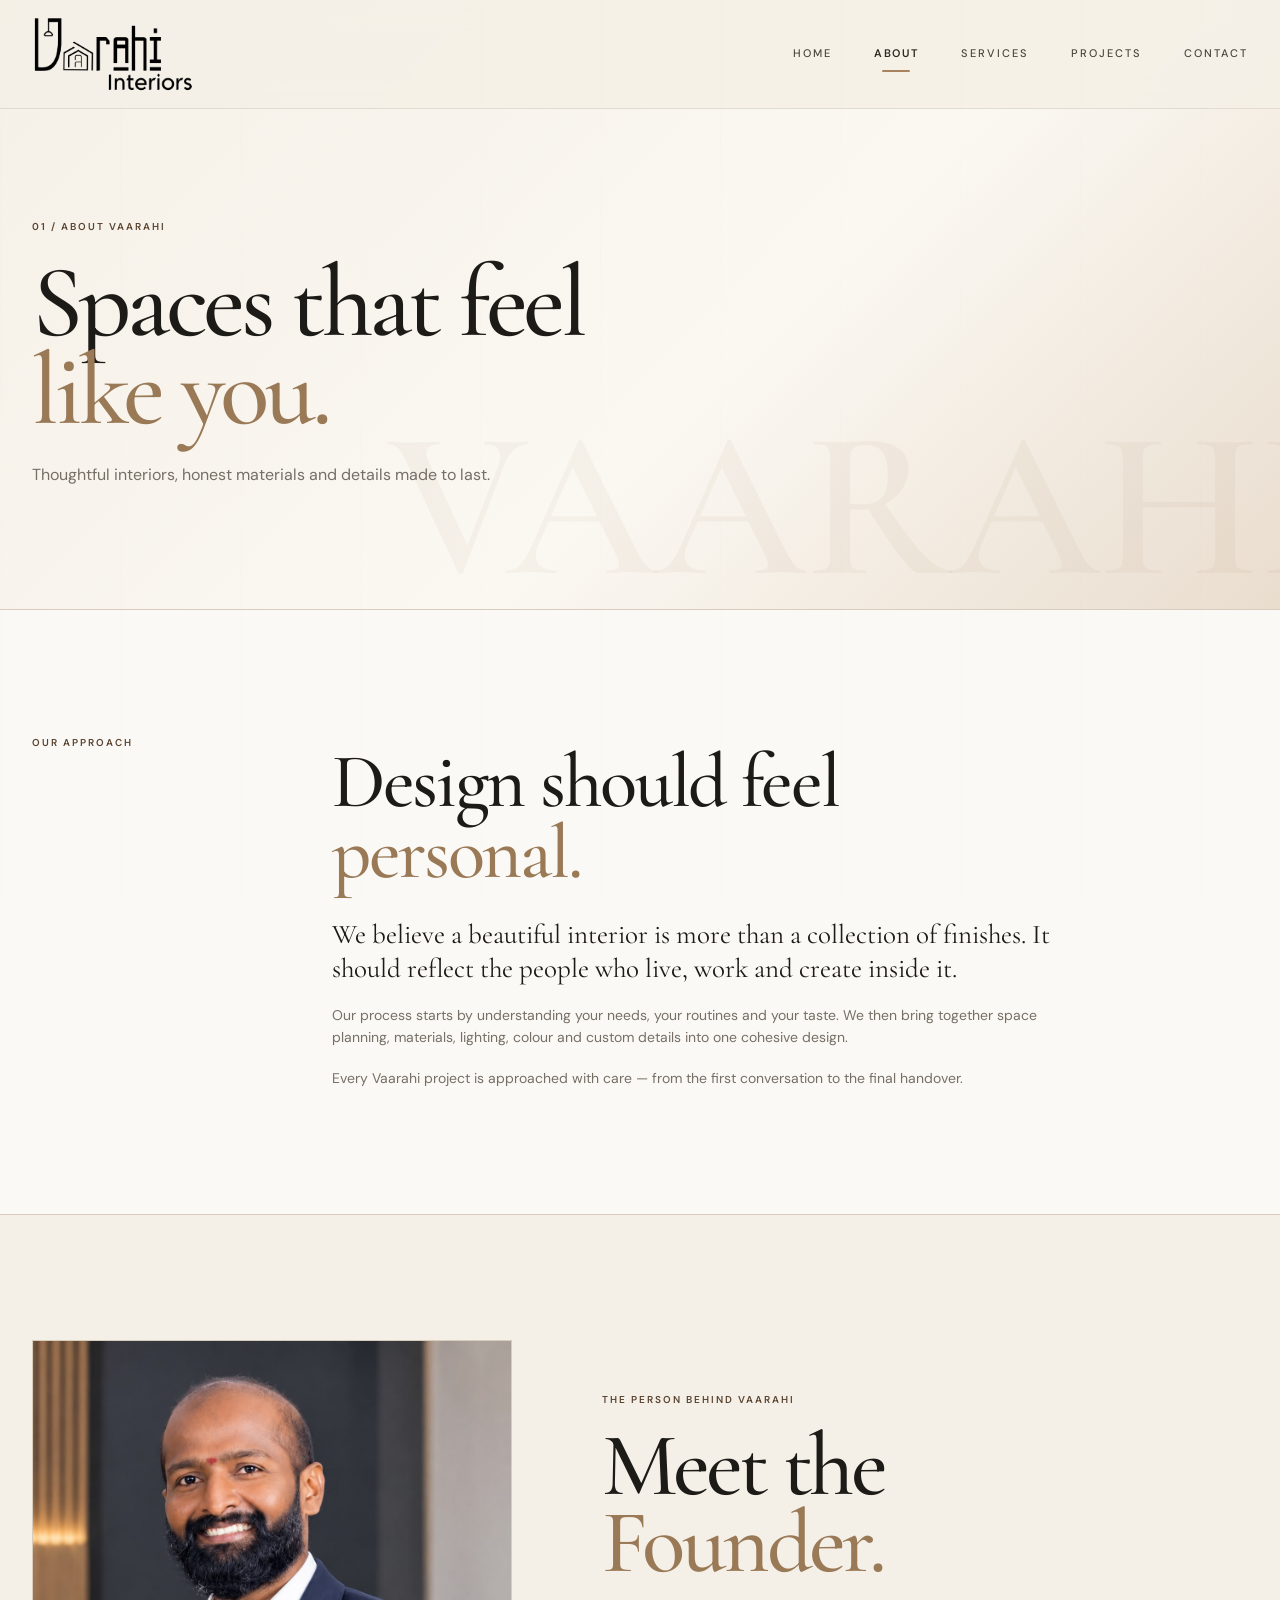
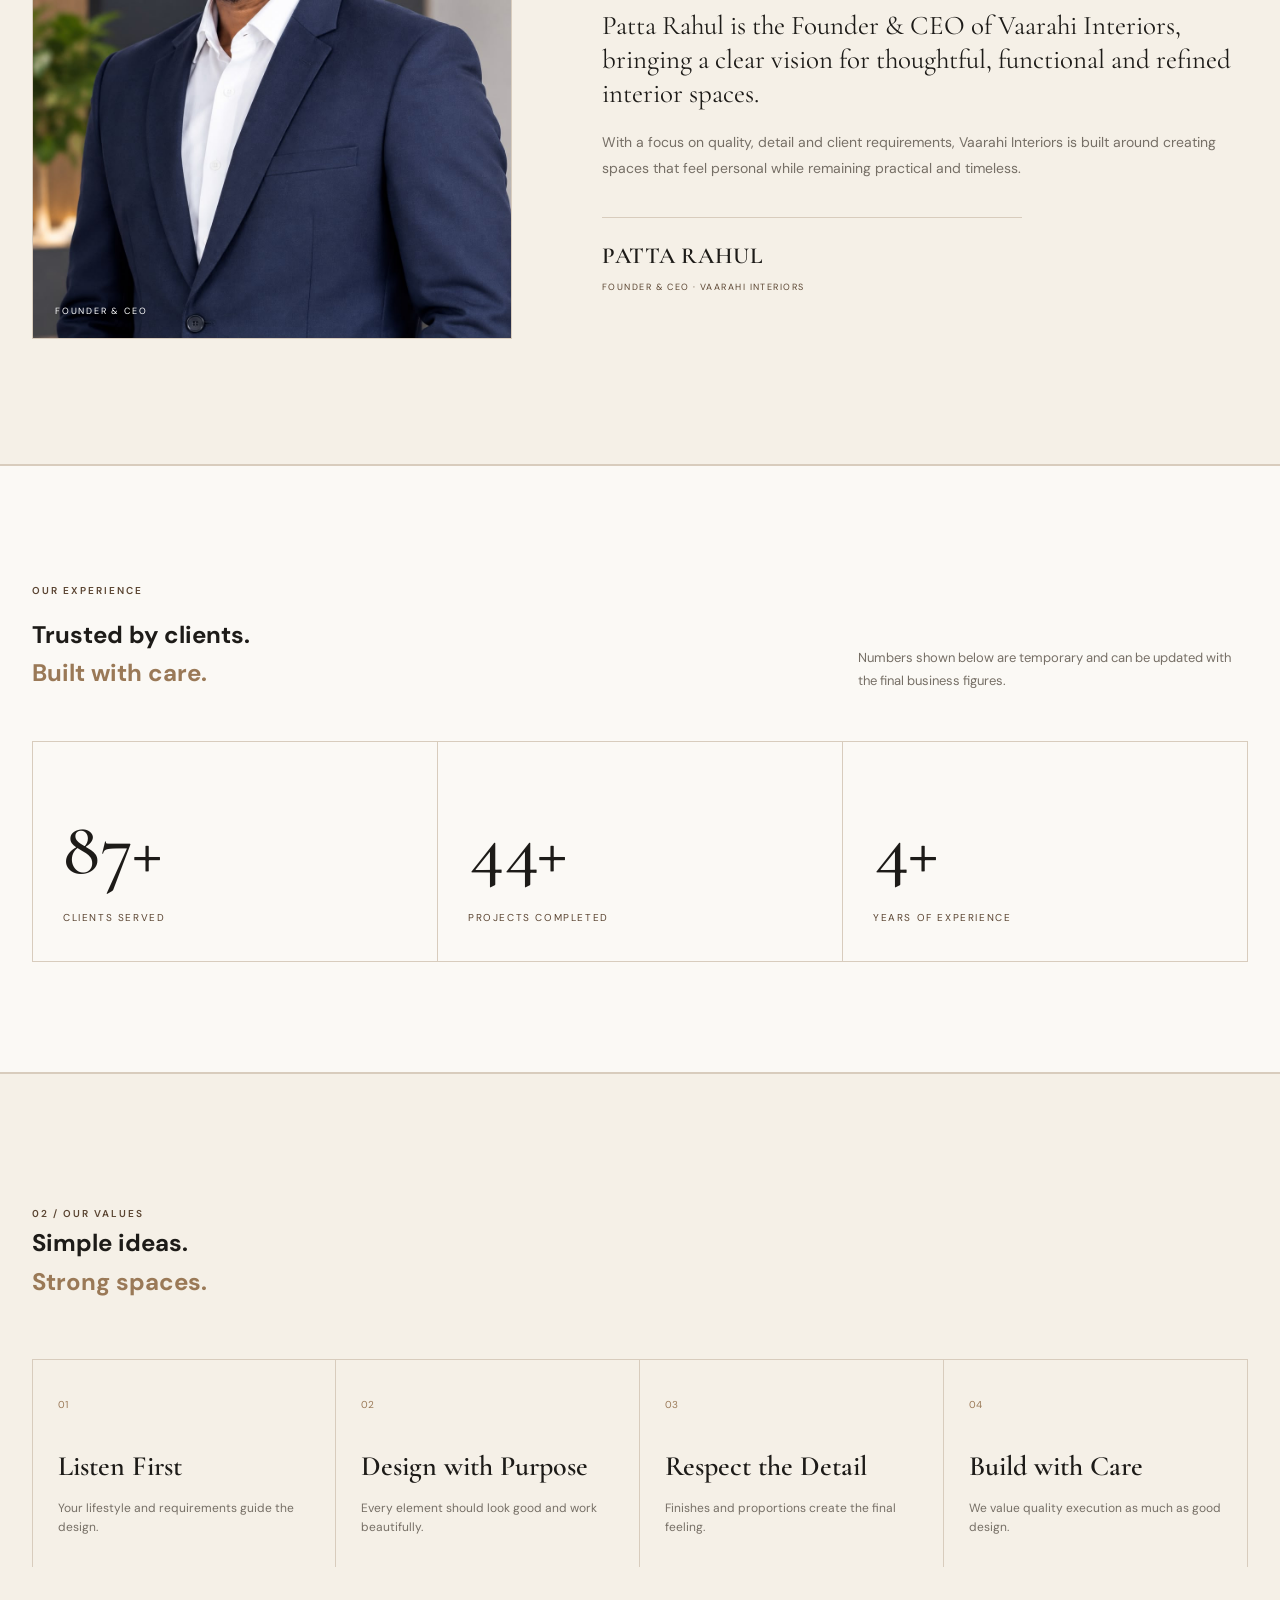
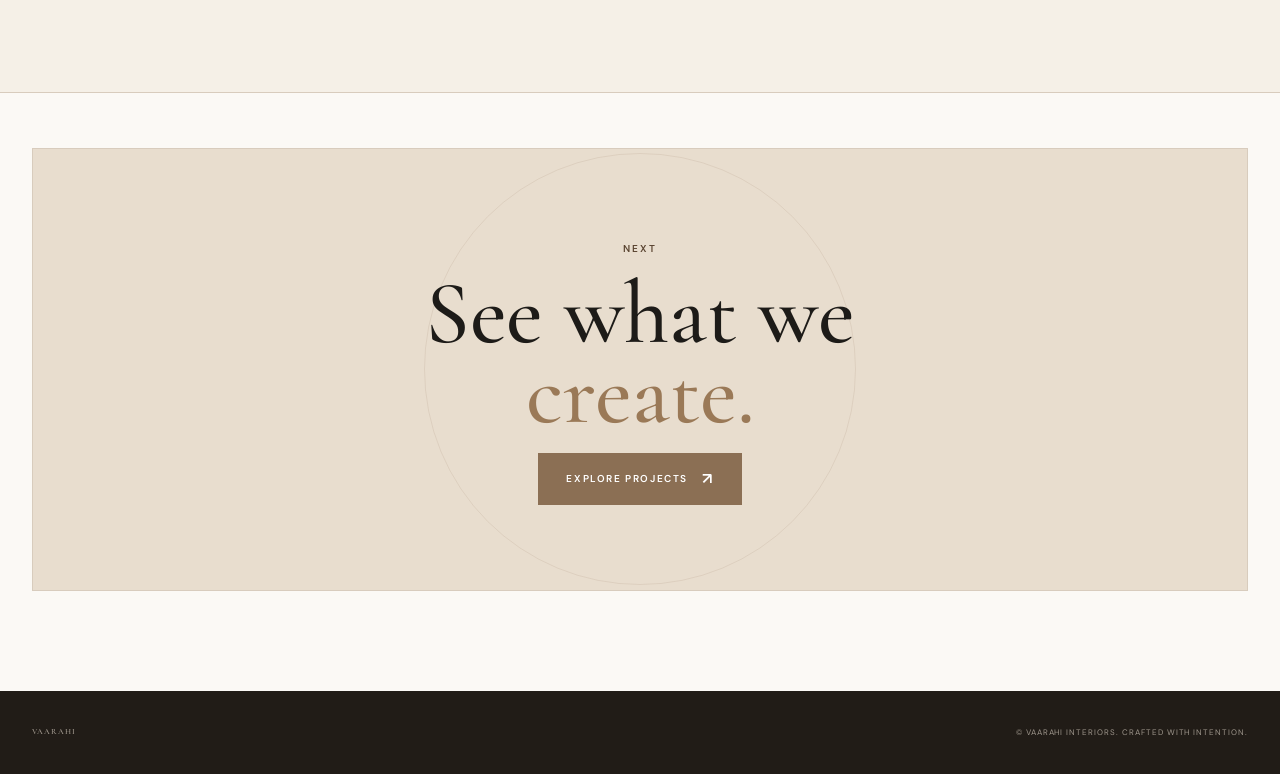
==== about.html @ 74805fc4 "Update founder details and website credit" ====
<!DOCTYPE html>
<html lang="en">
<head>
  <meta charset="UTF-8">
  <meta name="viewport" content="width=device-width, initial-scale=1.0">
  <meta name="description" content="Vaarahi Interiors — beautiful, functional and timeless interior spaces.">
  <title>About | Vaarahi Interiors</title>
  <link rel="stylesheet" href="css/style.css">
</head>
<body>
  <div class="page-loader" aria-hidden="true"><img src="images/vaarahi-logo.png" alt="Vaarahi Interiors"></div>

  <header class="site-header" id="top">
    <div class="container nav-wrap">
      <a class="brand" href="index.html" aria-label="Vaarahi Interiors home"><img src="images/vaarahi-logo.png" alt="Vaarahi Interiors logo"></a>
      <button class="menu-toggle" aria-label="Open menu" aria-expanded="false">
        <span></span><span></span><span></span>
      </button>
      <nav class="nav" aria-label="Main navigation">
        <a href="index.html">Home</a>
        <a href="about.html" class="active">About</a>
        <a href="services.html">Services</a>
        <a href="projects.html">Projects</a>
        <a href="contact.html">Contact</a>
      </nav>
    </div>
  </header>

  <main>
    
<section class="inner-hero">
  <div class="container inner-hero-content">
    <span class="section-kicker">01 / ABOUT VAARAHI</span>
    <h1>Spaces that feel<br><em>like you.</em></h1>
    <p>Thoughtful interiors, honest materials and details made to last.</p>
  </div>
</section>
<section class="section">
  <div class="container story-grid">
    <div class="section-kicker">OUR APPROACH</div>
    <div>
      <h2>Design should feel<br><em>personal.</em></h2>
      <p class="lead">We believe a beautiful interior is more than a collection of finishes. It should reflect the people who live, work and create inside it.</p>
      <p>Our process starts by understanding your needs, your routines and your taste. We then bring together space planning, materials, lighting, colour and custom details into one cohesive design.</p>
      <p>Every Vaarahi project is approached with care — from the first conversation to the final handover.</p>
    </div>
  </div>
</section>

<section class="section founder-section" aria-label="Founder of Vaarahi Interiors">
  <div class="container founder-grid">
    <div class="founder-photo-wrap">
      <img src="images/joga-jeyvanth-kumar.jpg" alt="Patta Rahul, Founder & CEO of Vaarahi Interiors">
      <span>FOUNDER &amp; CEO</span>
    </div>
    <div class="founder-copy">
      <span class="section-kicker">THE PERSON BEHIND VAARAHI</span>
      <h2>Meet the<br><em>Founder.</em></h2>
      <p class="lead">Patta Rahul is the Founder &amp; CEO of Vaarahi Interiors, bringing a clear vision for thoughtful, functional and refined interior spaces.</p>
      <p>With a focus on quality, detail and client requirements, Vaarahi Interiors is built around creating spaces that feel personal while remaining practical and timeless.</p>
      <div class="founder-signature">
        <strong>PATTA RAHUL</strong>
        <span>Founder &amp; CEO · Vaarahi Interiors</span>
      </div>
    </div>
  </div>
</section>
<section class="section experience-stats" aria-label="Vaarahi Interiors experience">
  <div class="container">
    <div class="section-head stats-head">
      <div>
        <span class="section-kicker">OUR EXPERIENCE</span>
        <h2>Trusted by clients.<br><em>Built with care.</em></h2>
      </div>
      <p>Numbers shown below are temporary and can be updated with the final business figures.</p>
    </div>
    <div class="stats-grid">
      <article class="stat-card"><strong class="stat-number" data-target="100">0+</strong><span>Clients Served</span></article>
      <article class="stat-card"><strong class="stat-number" data-target="50">0+</strong><span>Projects Completed</span></article>
      <article class="stat-card"><strong class="stat-number" data-target="5">0+</strong><span>Years of Experience</span></article>
    </div>
  </div>
</section>
<section class="section philosophy">
  <div class="container">
    <div class="section-head"><div><span class="section-kicker">02 / OUR VALUES</span><h2>Simple ideas.<br><em>Strong spaces.</em></h2></div></div>
    <div class="value-grid">
      <article><span>01</span><h3>Listen First</h3><p>Your lifestyle and requirements guide the design.</p></article>
      <article><span>02</span><h3>Design with Purpose</h3><p>Every element should look good and work beautifully.</p></article>
      <article><span>03</span><h3>Respect the Detail</h3><p>Finishes and proportions create the final feeling.</p></article>
      <article><span>04</span><h3>Build with Care</h3><p>We value quality execution as much as good design.</p></article>
    </div>
  </div>
</section>
<section class="cta section"><div class="container cta-box"><span class="section-kicker">NEXT</span><h2>See what we<br><em>create.</em></h2><a class="btn btn-primary" href="projects.html">Explore Projects <span>↗</span></a></div></section>

  </main>

  <button class="back-to-top" id="backToTop" aria-label="Back to top">
  ↑
</button>
  <footer>
    <div class="container footer-wrap">
      <span class="footer-brand">VAARAHI</span>
      <span>© Vaarahi Interiors. Crafted with intention.</span>
      
    </div>
  </footer>
  <script src="js/analytics.js"></script>
  <script src="js/script.js"></script>
</body>
</html>
---- css/style.css ----
@import url('https://fonts.googleapis.com/css2?family=Cormorant+Garamond:wght@400;500;600;700&family=DM+Sans:wght@400;500;600&display=swap');

:root{
  --cream:#f5f0e7;
  --paper:#fbf9f5;
  --warm:#e8ddce;
  --brown:#9a7957;
  --brown-dark:#5a4431;
  --ink:#1d1b18;
  --muted:#766f66;
  --line:#d8ccbd;
  --white:#fffdf9;
  --dark:#211c17;
  --container:min(1240px,calc(100% - 64px));
}

*{box-sizing:border-box;margin:0;padding:0}
html{scroll-behavior:smooth}
body{
  background:var(--paper);color:var(--ink);
  font-family:"DM Sans",Arial,sans-serif;line-height:1.6;overflow-x:hidden
}
body:after{
  content:"";position:fixed;inset:0;pointer-events:none;z-index:9999;
  background:linear-gradient(90deg,rgba(90,68,49,.025) 1px,transparent 1px);
  background-size:120px 120px;opacity:.35
}
a{color:inherit;text-decoration:none}
img{display:block;max-width:100%}
.container{width:var(--container);margin:auto}

.page-loader{
  position:fixed;inset:0;background:var(--cream);z-index:1000;
  display:grid;place-items:center;animation:loader .8s 1s forwards;pointer-events:none
}
.page-loader img{width:170px;height:auto}
@keyframes loader{to{opacity:0;visibility:hidden}}

.site-header{
  position:absolute;top:0;left:0;width:100%;z-index:50;
  border-bottom:1px solid rgba(255,255,255,.22);
  transition:background .3s ease,backdrop-filter .3s ease
}
.home-page .site-header{
  position:relative;
  top:auto;left:auto;
  background:var(--paper);
  color:var(--ink);
  border-bottom:1px solid var(--line);
}
.nav-wrap{height:108px;display:flex;align-items:center;justify-content:space-between}
.brand{display:block;width:190px;line-height:0}
.brand img{display:block;width:100%;height:auto;max-height:76px;object-fit:contain;object-position:left center}
.nav{display:flex;align-items:center;gap:44px}
.nav a{
  position:relative;font-size:12px;text-transform:uppercase;letter-spacing:.2em;
  padding:12px 0;transition:color .25s ease
}
.nav a:after{
  content:"";position:absolute;left:50%;bottom:0;width:0;height:2px;
  background:var(--brown);transform:translateX(-50%);
  transition:width .3s ease;border-radius:20px
}
.nav a:hover:after,.nav a.active:after{width:32px}
.nav a.active{font-weight:600}
.home-page .nav a{color:var(--ink);text-shadow:none}
.home-page .nav a:after{background:#d8b990}
.menu-toggle{display:none;border:0;background:none;cursor:pointer}
.menu-toggle span{display:block;width:28px;height:1px;background:currentColor}

.section-kicker{
  color:var(--brown-dark);font-size:10px;letter-spacing:.2em;
  font-weight:600;text-transform:uppercase
}
em{font-style:normal;color:var(--brown)}
.btn{
  display:inline-flex;align-items:center;justify-content:center;gap:18px;
  padding:15px 22px;font-size:10px;text-transform:uppercase;letter-spacing:.16em;
  transition:transform .3s ease,background .3s ease,color .3s ease,border-color .3s ease;
  border:1px solid transparent
}
.btn span{font-size:16px;line-height:0}
.btn-primary{background:var(--brown-dark);color:#fff}
.btn-primary:hover{background:#3e2f22;transform:translateY(-3px)}
.btn-outline{border-color:var(--brown);color:var(--brown-dark)}
.btn-outline:hover{background:var(--brown-dark);color:#fff;transform:translateY(-2px)}
.text-link{
  display:inline-flex;gap:12px;align-items:center;font-size:10px;
  text-transform:uppercase;letter-spacing:.15em;border-bottom:1px solid var(--brown);
  padding-bottom:8px;color:var(--brown-dark)
}

/* ===== HOME HERO ===== */
.signature-hero{
  min-height:100svh;position:relative;overflow:hidden;color:#fff;
  display:flex;align-items:stretch;background:#30251d
}
.hero-slideshow{
  position:absolute;
  inset:0;
  z-index:0;
}
.signature-hero-image{
  position:absolute;
  inset:0;
  width:100%;
  height:100%;
  object-fit:cover;
  object-position:center 56%;
  opacity:0;
  transform:scale(1.035);
  transition:opacity 1.1s ease-in-out, transform 6s ease-out;
}
.signature-hero-image.is-active{
  opacity:1;
  transform:scale(1.055);
}
@keyframes heroZoom{to{transform:scale(1.05)}}
.signature-overlay{
  position:absolute;inset:0;
  background:
    linear-gradient(90deg,rgba(18,13,10,.72) 0%,rgba(18,13,10,.42) 38%,rgba(18,13,10,.08) 75%),
    linear-gradient(0deg,rgba(16,11,8,.62) 0%,transparent 36%,rgba(16,11,8,.16) 100%)
}
.signature-wrap{
  position:relative;z-index:2;min-height:100svh;width:var(--container);
  display:flex;flex-direction:column;justify-content:space-between;padding:138px 0 34px
}
.hero-topline{
  display:flex;justify-content:space-between;align-items:center;
  font-size:9px;letter-spacing:.23em;color:rgba(255,255,255,.82);
  padding-bottom:18px;border-bottom:1px solid rgba(255,255,255,.24)
}
.hero-main{display:flex;align-items:center;justify-content:space-between;gap:60px}
.hero-copy-block{max-width:820px}
.hero-eyebrow{
  display:block;font-size:9px;letter-spacing:.2em;color:rgba(255,255,255,.72);
  margin-bottom:24px
}
.hero-copy-block h1{
  font-family:"Cormorant Garamond",Georgia,serif;font-size:clamp(72px,9.2vw,145px);
  line-height:.78;font-weight:500;letter-spacing:-.055em;max-width:850px
}
.hero-copy-block h1 em{color:#dfc09a}
.hero-copy-block>p{
  margin-top:30px;max-width:480px;font-size:15px;line-height:1.65;
  color:rgba(255,255,255,.78)
}
.hero-actions{display:flex;align-items:center;gap:28px;margin-top:34px}
.hero-button{
  display:inline-flex;align-items:center;gap:26px;padding:16px 19px;
  text-transform:uppercase;font-size:10px;letter-spacing:.16em
}
.hero-button b{font-size:17px;font-weight:400}
.hero-button-light{background:#fff;color:var(--ink);transition:.3s}
.hero-button-light:hover{background:#e9d9c4;transform:translateY(-3px)}
.hero-text-link{
  color:#fff;font-size:10px;text-transform:uppercase;letter-spacing:.16em;
  padding-bottom:7px;border-bottom:1px solid rgba(255,255,255,.55)
}
.hero-text-link span{margin-left:9px}
.hero-side-note{
  width:180px;align-self:flex-end;margin-bottom:25px;padding-left:18px;
  border-left:1px solid rgba(255,255,255,.35);display:grid;gap:8px
}
.hero-side-note span{font-size:8px;letter-spacing:.18em;color:rgba(255,255,255,.65)}
.hero-side-note strong{
  font-family:"Cormorant Garamond",Georgia,serif;font-size:22px;line-height:1.05;
  font-weight:500;color:#fff
}
.hero-bottom{
  display:flex;justify-content:space-between;align-items:center;
  font-size:8px;letter-spacing:.18em;color:rgba(255,255,255,.65)
}
.hero-scroll{display:flex;align-items:center;gap:12px}
.hero-scroll i{display:block;width:34px;height:1px;background:rgba(255,255,255,.65)}
.hero-location{text-align:right}

/* ===== HOME INTRO ===== */
.manifesto{padding:135px 0;background:var(--paper)}
.manifesto-grid{display:grid;grid-template-columns:210px 1fr;gap:90px}
.manifesto-big{
  font-family:"Cormorant Garamond",Georgia,serif;font-size:clamp(50px,5.8vw,82px);
  line-height:.94;letter-spacing:-.035em;max-width:900px
}
.manifesto-rule{height:1px;background:var(--line);margin:58px 0 30px}
.manifesto-columns{
  display:grid;grid-template-columns:1fr 190px;gap:60px;align-items:start
}
.manifesto-columns p{font-size:13px;color:var(--muted);max-width:620px;line-height:1.8}

/* ===== FEATURED WORK ===== */
.home-featured{padding:30px 0 135px;background:var(--paper)}
.featured-head{
  display:flex;justify-content:space-between;align-items:end;
  margin-bottom:52px
}
.featured-head h2,.philosophy-copy h2{
  font-family:"Cormorant Garamond",Georgia,serif;font-size:clamp(62px,7vw,94px);
  line-height:.84;letter-spacing:-.045em;font-weight:500;margin-top:17px
}
.featured-grid{
  display:grid;grid-template-columns:1.5fr 1fr;grid-template-rows:290px 290px;gap:16px
}
.featured-card{position:relative;overflow:hidden;background:#ddd}
.featured-card-large{grid-row:span 2}
.featured-card img{width:100%;height:100%;object-fit:cover;transition:transform .9s cubic-bezier(.2,.65,.2,1)}
.featured-card:hover img{transform:scale(1.055)}
.featured-overlay{
  position:absolute;inset:0;background:linear-gradient(0deg,rgba(18,12,8,.76),transparent 62%);
}
.featured-caption{position:absolute;left:24px;right:24px;bottom:22px;color:#fff}
.featured-caption span{font-size:8px;letter-spacing:.18em;opacity:.7}
.featured-caption strong{
  display:block;font-family:"Cormorant Garamond",Georgia,serif;font-size:29px;
  line-height:1.05;font-weight:500;margin:5px 0
}
.featured-caption small{font-size:9px;letter-spacing:.1em;opacity:.68}

/* ===== SERVICES ===== */
.home-services{background:var(--dark);color:#f8f1e8;padding:110px 0 120px}
.home-services .section-kicker{color:#d6bd9d}
.home-service-top{
  display:flex;justify-content:space-between;padding-bottom:28px;
  border-bottom:1px solid rgba(255,255,255,.2);font-size:8px;letter-spacing:.18em;opacity:.85
}
.capability-list a{
  display:grid;grid-template-columns:70px 1fr 50px;align-items:center;
  gap:25px;padding:29px 0;border-bottom:1px solid rgba(255,255,255,.17);
  transition:padding .35s ease
}
.capability-list a:hover{padding-left:15px}
.capability-list>a>span{font-size:9px;color:#d6bd9d}
.capability-list div{display:grid;gap:5px}
.capability-list div small{font-size:8px;letter-spacing:.18em;color:rgba(255,255,255,.42)}
.capability-list h2{
  font-family:"Cormorant Garamond",Georgia,serif;font-size:clamp(42px,4.8vw,66px);
  font-weight:500;line-height:.95
}
.capability-list i{font-style:normal;font-size:25px;text-align:right;color:#d6bd9d}

/* ===== PHILOSOPHY ===== */
.home-philosophy{padding:135px 0;background:var(--cream)}
.philosophy-layout{display:grid;grid-template-columns:1fr 1fr;gap:100px;align-items:center}
.philosophy-image{height:650px;position:relative;overflow:hidden}
.philosophy-image img{width:100%;height:100%;object-fit:cover}
.philosophy-image:after{
  content:"";position:absolute;inset:0;background:linear-gradient(0deg,rgba(20,14,10,.45),transparent 55%)
}
.philosophy-image>span{
  position:absolute;z-index:2;bottom:23px;left:24px;color:#fff;font-size:8px;
  letter-spacing:.2em
}
.philosophy-copy h2{margin-bottom:30px}
.philosophy-copy>.lead{
  font-family:"Cormorant Garamond",Georgia,serif;font-size:25px;line-height:1.28;
  max-width:560px;margin-bottom:35px
}
.principles{border-top:1px solid var(--line);margin-bottom:34px}
.principles>div{
  display:grid;grid-template-columns:42px 1fr;gap:0 18px;padding:17px 0;
  border-bottom:1px solid var(--line)
}
.principles span{font-size:9px;color:var(--brown);padding-top:4px}
.principles strong{font-family:"Cormorant Garamond",Georgia,serif;font-size:22px;font-weight:600}
.principles p{grid-column:2;font-size:11px;color:var(--muted);margin-top:2px}

/* ===== CTA ===== */
.home-cta{background:var(--warm);padding:125px 0}
.home-cta-inner{position:relative}
.home-cta-inner>p{
  font-family:"Cormorant Garamond",Georgia,serif;font-size:27px;color:var(--brown-dark);
  margin:18px 0 5px
}
.home-cta h2{
  font-family:"Cormorant Garamond",Georgia,serif;font-size:clamp(82px,11vw,158px);
  line-height:.77;font-weight:500;letter-spacing:-.055em
}
.cta-actions{display:flex;align-items:center;gap:28px;margin-top:38px}
.cta-phone{font-size:10px;text-transform:uppercase;letter-spacing:.15em;color:var(--brown-dark)}
.cta-phone span{margin-left:9px}

/* ===== WEBSITE CREDIT ===== */
.site-credit{padding:70px 0 76px;background:var(--paper);border-top:1px solid var(--line);border-bottom:1px solid var(--line)}
.site-credit-inner{display:flex;align-items:center;justify-content:space-between;gap:28px}
.site-credit h2{font-family:"Cormorant Garamond",Georgia,serif;font-size:clamp(42px,5vw,70px);line-height:.9;font-weight:500;letter-spacing:-.035em;white-space:nowrap}
.site-credit-inner>p{max-width:360px;color:var(--muted);font-size:11px;line-height:1.75}
.site-credit-actions{display:flex;gap:12px;flex-wrap:wrap;justify-content:flex-end}
.site-credit-actions .btn{min-height:46px}

/* ===== FOUNDER ===== */
.founder-section{background:var(--cream);border-top:1px solid var(--line);border-bottom:1px solid var(--line)}
.founder-grid{display:grid;grid-template-columns:minmax(320px,480px) 1fr;gap:90px;align-items:center}
.founder-photo-wrap{position:relative;overflow:hidden;background:#ddd;border:1px solid var(--line)}
.founder-photo-wrap img{width:100%;aspect-ratio:4 / 5;object-fit:cover;object-position:center top}
.founder-photo-wrap>span{position:absolute;left:22px;bottom:20px;color:#fff;font-size:9px;letter-spacing:.2em;text-transform:uppercase;text-shadow:0 1px 10px rgba(0,0,0,.4)}
.founder-copy h2{font-family:"Cormorant Garamond",Georgia,serif;font-size:clamp(60px,7vw,96px);line-height:.86;font-weight:500;letter-spacing:-.04em;margin:16px 0 28px}
.founder-copy>.lead{max-width:640px;margin-bottom:20px}
.founder-copy>p:not(.lead){max-width:620px;color:var(--muted);font-size:14px;line-height:1.8}
.founder-signature{display:flex;flex-direction:column;gap:5px;margin-top:36px;padding-top:20px;border-top:1px solid var(--line);max-width:420px}
.founder-signature strong{font-family:"Cormorant Garamond",Georgia,serif;font-size:23px;font-weight:600;letter-spacing:.03em}
.founder-signature span{font-size:9px;text-transform:uppercase;letter-spacing:.16em;color:var(--brown-dark)}

/* ===== FOOTER ===== */
footer{background:#211c17;color:#e9dfd2;padding:35px 0}
.footer-wrap{display:flex;align-items:center;justify-content:space-between;gap:30px}
.footer-left{display:flex;align-items:center;gap:28px}
.footer-brand{
  font-family:"Cormorant Garamond",Georgia,serif;font-size:30px;letter-spacing:.15em;
  font-weight:600
}
.footer-wrap>span,.footer-wrap a,.footer-left>span:not(.footer-brand){
  font-size:8px;letter-spacing:.12em;text-transform:uppercase;opacity:.62
}

/* ===== INNER PAGES ===== */
.inner-hero{
  min-height:610px;padding:180px 0 90px;display:flex;align-items:end;
  background:linear-gradient(135deg,var(--cream),#fbf8f2 58%,#e9ddce);
  border-bottom:1px solid var(--line);position:relative;overflow:hidden
}
.inner-hero:after{
  content:"VAARAHI";position:absolute;right:-50px;bottom:-65px;
  font-family:"Cormorant Garamond",Georgia,serif;font-size:210px;
  color:rgba(139,111,81,.055);font-weight:600;pointer-events:none
}
.inner-hero-content{position:relative;z-index:1}
.inner-hero h1{
  font-family:"Cormorant Garamond",Georgia,serif;font-size:clamp(72px,8vw,116px);
  line-height:.85;font-weight:500;letter-spacing:-.04em;margin:22px 0 28px
}
.inner-hero p{font-size:16px;color:var(--muted);max-width:540px}
.section{padding:125px 0}
.story-grid{display:grid;grid-template-columns:210px 1fr;gap:90px}
.story-grid h2,.contact-grid h2{
  font-family:"Cormorant Garamond",Georgia,serif;font-size:clamp(54px,6vw,84px);
  line-height:.92;font-weight:500;letter-spacing:-.03em;margin:12px 0 30px
}
.story-grid p:not(.lead){max-width:720px;color:var(--muted);font-size:14px;margin-top:18px}
.lead{font-family:"Cormorant Garamond",Georgia,serif;font-size:27px;line-height:1.25;max-width:730px;margin-bottom:18px}
.philosophy{background:var(--cream);border-top:1px solid var(--line);border-bottom:1px solid var(--line)}
.section-head{display:flex;justify-content:space-between;align-items:end;gap:50px;margin-bottom:58px}
.section-head>p{max-width:370px;color:var(--muted);font-size:13px}
.value-grid{display:grid;grid-template-columns:repeat(4,1fr);border-top:1px solid var(--line)}
.value-grid article{padding:30px 25px;min-height:200px;border-right:1px solid var(--line)}
.value-grid article:first-child{border-left:1px solid var(--line)}
.value-grid span{font-size:10px;color:var(--brown)}
.value-grid h3{font-family:"Cormorant Garamond",Georgia,serif;font-size:28px;font-weight:600;margin:28px 0 10px}
.value-grid p{font-size:12px;color:var(--muted)}
.service-detail-grid{border-top:1px solid var(--line)}
.service-detail{
  display:grid;grid-template-columns:80px 1fr;gap:30px;padding:52px 0;
  border-bottom:1px solid var(--line)
}
.service-detail>span{font-size:11px;color:var(--brown);padding-top:8px}
.service-detail h2{
  font-family:"Cormorant Garamond",Georgia,serif;font-size:clamp(46px,5vw,72px);
  font-weight:500;line-height:.95;margin:0 0 18px
}
.service-detail p{max-width:680px;color:var(--muted);font-size:14px}
.service-detail ul{
  display:flex;flex-wrap:wrap;gap:9px 28px;margin-top:22px;padding:0;list-style:none;
  color:var(--brown-dark);font-size:11px;text-transform:uppercase;letter-spacing:.08em
}
.service-detail li:before{content:"— ";color:var(--brown)}
.portfolio-grid{display:grid;grid-template-columns:repeat(2,minmax(0,1fr));gap:18px}
.portfolio-grid .project{position:relative;overflow:hidden;min-height:420px;background:#ddd}
.portfolio-grid .project img{width:100%;height:520px;display:block;object-fit:cover;transition:transform .7s ease}
.portfolio-grid .project:hover img{transform:scale(1.045)}
.portfolio-grid .project:after{
  content:"";position:absolute;inset:0;background:linear-gradient(0deg,rgba(25,18,12,.68),transparent 55%);pointer-events:none
}
.project figcaption{position:absolute;left:22px;right:22px;bottom:19px;z-index:2;color:#fff}
.project figcaption span{font-size:9px;opacity:.7;display:block}
.project figcaption strong{display:block;font-family:"Cormorant Garamond",Georgia,serif;font-size:28px;font-weight:500}
.project figcaption small{font-size:8px;letter-spacing:.12em;text-transform:uppercase;opacity:.72}
.cta{padding-top:55px;padding-bottom:100px}
.cta-box{
  text-align:center;background:var(--warm);padding:85px 30px;
  border:1px solid var(--line);position:relative;overflow:hidden
}
.cta-box:before{
  content:"";position:absolute;width:430px;height:430px;border:1px solid rgba(139,111,81,.12);
  border-radius:50%;left:50%;top:50%;transform:translate(-50%,-50%)
}
.cta-box>*{position:relative}
.cta-box h2{
  font-family:"Cormorant Garamond",Georgia,serif;font-size:clamp(58px,7vw,92px);
  line-height:.9;font-weight:500;margin:14px 0 18px
}
.cta-box p{color:var(--muted);font-size:14px;margin-bottom:30px}

/* ===== CONTACT ===== */
.contact-page-grid{display:grid;grid-template-columns:1.05fr .95fr;gap:80px;align-items:start}
.contact-left h2{font-family:"Cormorant Garamond",Georgia,serif;font-size:clamp(54px,5.5vw,78px);line-height:.92;font-weight:500;letter-spacing:-.03em;margin:14px 0 25px}
.contact-left>.lead{max-width:520px}
.contact-detail-list{margin:35px 0 42px;display:grid;border-top:1px solid var(--line)}
.contact-detail{display:grid;grid-template-columns:48px 1fr 25px;align-items:center;gap:15px;padding:18px 0;border-bottom:1px solid var(--line);color:var(--ink);transition:padding .25s ease}
.contact-detail:hover{padding-left:8px}
.detail-icon{width:38px;height:38px;border:1px solid var(--line);display:grid;place-items:center;color:var(--brown);font-size:17px}
.contact-detail b{display:block;font-size:10px;letter-spacing:.15em}
.contact-detail small{display:block;font-size:12px;color:var(--muted);margin-top:4px}
.contact-detail strong{font-size:15px;font-weight:400;color:var(--brown)}
.location-block{border-top:1px solid var(--line);padding-top:25px}
.location-heading{display:flex;gap:15px;align-items:flex-start;margin-bottom:20px}
.location-heading>div>span{font-size:9px;letter-spacing:.17em;color:var(--brown);display:block;margin-bottom:6px}
.location-heading strong{font-family:"Cormorant Garamond",Georgia,serif;font-size:25px;font-weight:600;display:block}
.location-heading p{font-size:12px;color:var(--muted);margin-top:3px}
.map-wrap{height:390px;position:relative;overflow:hidden;border:1px solid var(--line);background:#e7e2da}
.map-wrap iframe{width:100%;height:100%;display:block}
.map-open{position:absolute;top:14px;left:14px;background:#fff;color:#202020;padding:11px 15px;font-size:11px;font-weight:600;text-decoration:none;box-shadow:0 4px 14px rgba(0,0,0,.12)}
.contact-form-premium{padding:40px;background:var(--cream);border:1px solid var(--line);position:sticky;top:100px}
.form-top{padding-bottom:22px;border-bottom:1px solid var(--line);margin-bottom:23px}
.form-top h3{font-family:"Cormorant Garamond",Georgia,serif;font-size:48px;line-height:.92;font-weight:500;margin:12px 0 13px}
.form-top p{font-size:12px;color:var(--muted)}
.contact-form{display:grid;gap:19px}
.contact-form label{display:grid;gap:8px;font-size:9px;letter-spacing:.14em;text-transform:uppercase;color:var(--brown-dark)}
.contact-form input,.contact-form select,.contact-form textarea{
  width:100%;border:1px solid var(--line);background:var(--paper);padding:13px 14px;
  font:inherit;font-size:13px;letter-spacing:0;color:var(--ink);outline:none
}
.contact-form input:focus,.contact-form select:focus,.contact-form textarea:focus{border-color:var(--brown)}
.contact-form textarea{resize:vertical}
.contact-form button{justify-self:start;cursor:pointer}
.form-note{font-size:11px;color:var(--brown-dark);min-height:18px}
.contact-strip{background:#211c17;color:#eee2d2;padding:26px 0}
.contact-strip-inner{display:flex;justify-content:space-between;align-items:center}
.contact-strip span{font-size:9px;letter-spacing:.16em;opacity:.6}
.contact-strip a{color:#eee2d2;text-decoration:none;font-family:"Cormorant Garamond",Georgia,serif;font-size:24px}

/* ===== RESPONSIVE ===== */
@media(max-width:1000px){
  :root{--container:min(100% - 40px,760px)}
  .nav{gap:28px}
  .brand{width:170px}
  .hero-main{gap:35px}
  .hero-side-note{display:none}
  .manifesto-grid,.story-grid{grid-template-columns:1fr;gap:28px}
  .featured-head{align-items:start}
  .philosophy-layout{grid-template-columns:1fr;gap:55px}
  .philosophy-image{height:600px}
  .value-grid{grid-template-columns:1fr 1fr}
  .value-grid article:nth-child(3),.value-grid article:nth-child(4){border-top:1px solid var(--line)}
  .contact-page-grid{grid-template-columns:1fr;gap:55px}
  .contact-form-premium{position:relative;top:auto}
}

@media(max-width:700px){
  :root{--container:min(100% - 28px,560px)}
  .nav-wrap{height:82px}
  .brand{width:150px}
  .nav{
    display:none;position:absolute;top:82px;left:0;width:100%;
    background:rgba(251,249,245,.98);color:var(--ink)!important;
    padding:20px 24px 25px;flex-direction:column;align-items:flex-start;gap:0;
    border-bottom:1px solid var(--line);box-shadow:0 12px 30px rgba(40,28,18,.08)
  }
  .nav.open{display:flex}
  .nav a{color:var(--ink)!important;width:100%;padding:13px 0;font-size:11px}
  .nav a:after{left:0;transform:none;bottom:5px}
  .home-page .nav a{text-shadow:none}
  .menu-toggle{display:flex;flex-direction:column;gap:6px;color:#fff}
  .home-page .site-header:has(.nav.open) .menu-toggle{color:var(--ink)}
  .signature-wrap{padding:112px 0 25px}
  .signature-hero{min-height:760px}
  .signature-hero-image{object-position:center 52%}
  .signature-overlay{
    background:linear-gradient(90deg,rgba(18,13,10,.75),rgba(18,13,10,.23)),
    linear-gradient(0deg,rgba(16,11,8,.72),transparent 55%)
  }
  .hero-topline{font-size:7px;letter-spacing:.16em}
  .hero-topline span:last-child{display:none}
  .hero-main{align-items:end}
  .hero-copy-block h1{font-size:clamp(66px,17vw,100px);line-height:.8}
  .hero-eyebrow{font-size:7px;margin-bottom:18px}
  .hero-copy-block>p{font-size:13px;max-width:350px;margin-top:24px}
  .hero-actions{flex-wrap:wrap;gap:18px;margin-top:26px}
  .hero-bottom{font-size:7px}
  .hero-location{display:none}
  .manifesto{padding:90px 0}
  .manifesto-big{font-size:49px}
  .manifesto-columns{grid-template-columns:1fr;gap:28px}
  .home-featured{padding:20px 0 90px}
  .featured-head{display:block;margin-bottom:35px}
  .featured-head .text-link{margin-top:25px}
  .featured-grid{grid-template-columns:1fr;grid-template-rows:none;gap:12px}
  .featured-card,.featured-card-large{grid-row:auto;height:390px}
  .home-services{padding:80px 0 90px}
  .home-service-top{font-size:7px}
  .capability-list a{grid-template-columns:35px 1fr 28px;gap:10px;padding:24px 0}
  .capability-list h2{font-size:35px}
  .capability-list div small{font-size:6px}
  .capability-list i{font-size:19px}
  .home-philosophy{padding:90px 0}
  .philosophy-image{height:430px}
  .philosophy-copy h2{font-size:62px}
  .philosophy-copy>.lead{font-size:23px}
  .home-cta{padding:90px 0}
  .home-cta h2{font-size:82px}
  .cta-actions{display:grid;gap:20px}
  .footer-wrap{flex-direction:column;text-align:center}
  .footer-left{flex-direction:column;gap:8px}
  .inner-hero{min-height:500px;padding:135px 0 70px}
  .inner-hero h1{font-size:64px}
  .inner-hero:after{font-size:115px}
  .section{padding:85px 0}
  .section-head{display:block;margin-bottom:38px}
  .section-head>p{margin-top:20px}
  .value-grid{grid-template-columns:1fr}
  .value-grid article{border-left:1px solid var(--line);border-top:1px solid var(--line)}
  .service-detail{grid-template-columns:1fr;gap:5px;padding:38px 0}
  .service-detail>span{padding-top:0}
  .portfolio-grid{grid-template-columns:1fr}
  .portfolio-grid .project,.portfolio-grid .project img{height:420px;min-height:420px}
  .contact-form-premium{padding:25px 18px}
  .form-top h3{font-size:43px}
  .map-wrap{height:330px}
  .contact-strip-inner{display:block}
  .contact-strip a{display:block;margin-top:9px}
}

@media(prefers-reduced-motion:reduce){
  html{scroll-behavior:auto}
  *,*:before,*:after{animation-duration:.01ms!important;animation-iteration-count:1!important;transition-duration:.01ms!important}
}


/* ===== POLISH / MOTION ===== */
.reveal-item{
  opacity:0;
  transform:translateY(24px);
  transition:opacity .75s ease,transform .75s cubic-bezier(.2,.65,.2,1);
  transition-delay:var(--reveal-delay,0ms)
}
.reveal-item.visible{opacity:1;transform:none}
body.page-leaving{opacity:.92;transition:opacity .18s ease}

.home-page .site-header .brand img{filter:none}
body:not(.home-page) .site-header{
  background:rgba(245,240,231,.92);
  backdrop-filter:blur(12px);
  border-bottom:1px solid rgba(95,73,53,.12)
}
body:not(.home-page) .nav a{color:#4d463e}


/* =========================================================
   PREMIUM CONTACT PAGE — MINIMAL CREAM
   ========================================================= */

.contact-section {
  position: relative;
  overflow: hidden;
  background:
    radial-gradient(circle at 8% 18%, rgba(201,162,126,.10), transparent 25%),
    radial-gradient(circle at 92% 80%, rgba(139,111,84,.07), transparent 28%),
    var(--paper);
}

/* subtle decorative editorial lines */
.contact-section::before {
  content: "";
  position: absolute;
  width: 420px;
  height: 420px;
  border: 1px solid rgba(139,111,84,.10);
  border-radius: 50%;
  right: -180px;
  top: 80px;
  pointer-events: none;
}

.contact-section::after {
  content: "";
  position: absolute;
  width: 280px;
  height: 280px;
  border: 1px solid rgba(139,111,84,.08);
  border-radius: 50%;
  left: -150px;
  bottom: 100px;
  pointer-events: none;
}

/* Main grid */
.contact-page-grid {
  position: relative;
  z-index: 2;
  gap: 80px;
}

/* Left heading */
.contact-left h2 {
  font-size: clamp(48px, 5vw, 76px);
  line-height: .92;
  margin: 14px 0 24px;
  letter-spacing: -.035em;
}

.contact-left h2 em {
  color: var(--accent, #a9825e);
  font-style: italic;
}

.contact-left .lead {
  max-width: 620px;
  font-size: 15px;
  line-height: 1.8;
  color: var(--muted);
  margin-bottom: 38px;
}

/* Contact cards */
.contact-detail-list {
  border-top: 1px solid rgba(139,111,84,.22);
}

.contact-detail {
  position: relative;
  display: grid;
  grid-template-columns: 54px 1fr 30px;
  align-items: center;
  min-height: 92px;
  padding: 15px 4px;
  border-bottom: 1px solid rgba(139,111,84,.22);
  text-decoration: none;
  color: inherit;
  transition:
    padding .35s ease,
    background .35s ease,
    transform .35s ease;
}

.contact-detail:hover {
  padding-left: 16px;
  padding-right: 16px;
  background: rgba(255,255,255,.45);
  transform: translateX(4px);
}

.detail-icon {
  width: 42px;
  height: 42px;
  display: grid;
  place-items: center;
  border: 1px solid rgba(139,111,84,.30);
  color: #9a7654;
  font-size: 17px;
  transition: .3s ease;
}

.contact-detail:hover .detail-icon {
  background: #9a7654;
  color: #fff;
  transform: rotate(-4deg);
}

.contact-detail b {
  display: block;
  font-size: 10px;
  letter-spacing: .19em;
  margin-bottom: 6px;
  font-weight: 600;
}

.contact-detail small {
  display: block;
  color: var(--muted);
  font-size: 13px;
}

.contact-detail strong {
  font-size: 18px;
  font-weight: 400;
  color: #9a7654;
  transition: transform .3s ease;
}

.contact-detail:hover strong {
  transform: translate(4px,-4px);
}

/* Location */
.location-block {
  margin-top: 55px;
}

.location-heading {
  display: flex;
  gap: 18px;
  align-items: flex-start;
  margin-bottom: 22px;
}

.location-heading > div > span {
  display: block;
  font-size: 9px;
  letter-spacing: .2em;
  color: #9a7654;
  margin-bottom: 8px;
}

.location-heading strong {
  font-family: "Cormorant Garamond", Georgia, serif;
  font-size: 29px;
  font-weight: 500;
}

.location-heading p {
  margin: 5px 0 0;
  color: var(--muted);
  font-size: 12px;
}

/* Map */
.map-wrap {
  position: relative;
  height: 330px;
  overflow: hidden;
  border: 1px solid rgba(139,111,84,.25);
  background: #e8e0d6;
}

.map-wrap iframe {
  filter: grayscale(.75) contrast(.92);
  transition: filter .5s ease, transform .6s ease;
}

.map-wrap:hover iframe {
  filter: grayscale(.25) contrast(1);
  transform: scale(1.015);
}

.map-open {
  top: auto;
  left: 18px;
  bottom: 18px;
  padding: 12px 17px;
  background: rgba(255,255,255,.94);
  border: 1px solid rgba(139,111,84,.20);
  color: #3a3028;
  font-size: 10px;
  letter-spacing: .08em;
  box-shadow: 0 10px 30px rgba(40,30,20,.10);
  transition: .3s ease;
}

.map-open:hover {
  background: #3a3028;
  color: white;
}

/* Form */
.contact-form-premium {
  position: relative;
  padding: 48px;
  background: rgba(246,241,234,.82);
  border: 1px solid rgba(139,111,84,.25);
  box-shadow: 0 24px 70px rgba(55,40,25,.08);
}

.contact-form-premium::before {
  content: "START";
  position: absolute;
  right: 28px;
  top: 28px;
  font-size: 8px;
  letter-spacing: .3em;
  color: rgba(139,111,84,.55);
}

.form-top {
  padding-bottom: 28px;
  margin-bottom: 28px;
  border-bottom: 1px solid rgba(139,111,84,.22);
}

.form-top h3 {
  font-size: clamp(42px, 4vw, 58px);
  line-height: .9;
  margin: 14px 0 18px;
}

.form-top h3 em {
  color: #a9825e;
}

.form-top p {
  line-height: 1.7;
}

/* Inputs */
.contact-form-premium label {
  display: block;
  margin-bottom: 20px;
  color: #51463d;
  font-size: 9px;
  letter-spacing: .16em;
  text-transform: uppercase;
}

.contact-form-premium input,
.contact-form-premium select,
.contact-form-premium textarea {
  width: 100%;
  margin-top: 9px;
  padding: 15px 16px;
  border: 1px solid rgba(139,111,84,.22);
  background: rgba(255,255,255,.62);
  color: #27211d;
  font-family: inherit;
  font-size: 13px;
  outline: none;
  transition: .3s ease;
}

.contact-form-premium textarea {
  resize: vertical;
  min-height: 125px;
}

.contact-form-premium input:focus,
.contact-form-premium select:focus,
.contact-form-premium textarea:focus {
  border-color: #a9825e;
  background: #fff;
  box-shadow: 0 0 0 3px rgba(169,130,94,.08);
}

/* CTA */
.whatsapp-submit {
  min-height: 54px;
  border: 1px solid #8b6f54;
  background: #8b6f54;
  color: #fff;
  letter-spacing: .05em;
  transition: .35s ease;
}

.whatsapp-submit:hover {
  background: #332a24;
  border-color: #332a24;
  transform: translateY(-2px);
  box-shadow: 0 12px 30px rgba(50,40,30,.16);
}

/* Bottom strip */
.contact-strip {
  position: relative;
  overflow: hidden;
  background: #2b241f;
  padding: 30px 0;
}

.contact-strip-inner {
  position: relative;
  z-index: 2;
}

.contact-strip a {
  transition: .3s ease;
}

.contact-strip a:hover {
  opacity: .7;
}

/* Mobile */
@media (max-width: 900px) {
  .contact-page-grid {
    gap: 55px;
  }

  .contact-form-premium {
    padding: 35px 28px;
  }

  .contact-left h2 {
    font-size: 54px;
  }
}

@media (max-width: 650px) {
  .contact-left h2 {
    font-size: 48px;
  }

  .contact-form-premium {
    padding: 30px 20px;
  }

  .contact-form-premium::before {
    display: none;
  }

  .contact-detail {
    grid-template-columns: 48px 1fr 24px;
  }

  .map-wrap {
    height: 300px;
  }
}

/* ==========================================
   VAARAHI — PREMIUM CONTACT FORM
   Existing HTML Form — CSS Upgrade
   ========================================== */

.contact-form-premium {
  padding: 46px 44px;
  background: #f8f4ed;
  border: 1px solid #ded3c5;
  box-shadow: 0 20px 55px rgba(67, 52, 38, 0.08);
  position: relative;
}

/* Small decorative corner */
.contact-form-premium::after {
  content: "";
  position: absolute;
  width: 55px;
  height: 55px;
  right: 25px;
  bottom: 25px;
  border-right: 1px solid #c9a27e;
  border-bottom: 1px solid #c9a27e;
  opacity: .35;
}

/* ------------------------------------------
   FORM HEADER
   ------------------------------------------ */

.contact-form-premium .form-top {
  padding-bottom: 25px;
  margin-bottom: 30px;
  border-bottom: 1px solid #ddd2c4;
}

.contact-form-premium .form-top .section-kicker {
  color: #8b6f54;
  font-size: 9px;
  letter-spacing: .22em;
}

.contact-form-premium .form-top h3 {
  font-family: "Cormorant Garamond", Georgia, serif;
  font-size: 52px;
  line-height: .9;
  font-weight: 500;
  letter-spacing: -.025em;
  margin: 15px 0 17px;
  color: #211d19;
}

.contact-form-premium .form-top h3 em {
  color: #a9825e;
  font-style: italic;
}

.contact-form-premium .form-top p {
  font-size: 12px;
  line-height: 1.7;
  color: #776f67;
  max-width: 390px;
}

/* ------------------------------------------
   LABELS
   ------------------------------------------ */

.contact-form-premium > label {
  display: block;
  margin-bottom: 23px;
  color: #51463d;
  font-size: 9px;
  font-weight: 600;
  letter-spacing: .18em;
  text-transform: uppercase;
}

/* ------------------------------------------
   INPUTS
   ------------------------------------------ */

.contact-form-premium input,
.contact-form-premium select,
.contact-form-premium textarea {
  box-sizing: border-box;
  width: 100%;
  display: block;

  margin-top: 9px;
  padding: 16px 17px;

  border: 1px solid #ddd3c7;
  border-radius: 0;

  background: #fffdf9;
  color: #28231f;

  font-family: inherit;
  font-size: 13px;

  outline: none;

  transition:
    border-color .3s ease,
    background .3s ease,
    box-shadow .3s ease,
    transform .3s ease;
}

.contact-form-premium input {
  height: 53px;
}

.contact-form-premium select {
  height: 53px;
  cursor: pointer;
}

.contact-form-premium textarea {
  min-height: 135px;
  resize: vertical;
  line-height: 1.6;
}

/* Placeholder */
.contact-form-premium input::placeholder,
.contact-form-premium textarea::placeholder {
  color: #aaa29a;
  opacity: 1;
}

/* Focus */
.contact-form-premium input:focus,
.contact-form-premium select:focus,
.contact-form-premium textarea:focus {
  border-color: #a9825e;
  background: #ffffff;
  box-shadow: 0 0 0 3px rgba(169, 130, 94, .08);
}

/* ------------------------------------------
   FIELD HOVER
   ------------------------------------------ */

.contact-form-premium input:hover,
.contact-form-premium select:hover,
.contact-form-premium textarea:hover {
  border-color: #c9b6a2;
}

/* ------------------------------------------
   WHATSAPP BUTTON
   ------------------------------------------ */

.contact-form-premium .whatsapp-submit {
  width: 100%;
  min-height: 56px;

  display: flex;
  align-items: center;
  justify-content: center;
  gap: 12px;

  margin-top: 5px;

  border: 1px solid #8b6f54;
  border-radius: 0;

  background: #8b6f54;
  color: #fff;

  font-size: 10px;
  font-weight: 600;
  letter-spacing: .12em;
  text-transform: uppercase;

  cursor: pointer;

  transition:
    background .3s ease,
    border-color .3s ease,
    transform .3s ease,
    box-shadow .3s ease;
}

.contact-form-premium .whatsapp-submit:hover {
  background: #2d2722;
  border-color: #2d2722;
  transform: translateY(-2px);
  box-shadow: 0 12px 28px rgba(45, 39, 34, .16);
}

.contact-form-premium .whatsapp-submit span {
  font-size: 15px;
}

/* ------------------------------------------
   FORM NOTE
   ------------------------------------------ */

.contact-form-premium .form-note {
  min-height: 18px;
  margin: 14px 0 0;

  text-align: center;

  font-size: 10px;
  line-height: 1.5;
  color: #8b6f54;
}

/* ------------------------------------------
   BETTER SPACING
   ------------------------------------------ */

.contact-form-premium > label:last-of-type {
  margin-bottom: 25px;
}

/* ------------------------------------------
   MOBILE
   ------------------------------------------ */

@media (max-width: 650px) {

  .contact-form-premium {
    padding: 32px 22px;
  }

  .contact-form-premium .form-top h3 {
    font-size: 43px;
  }

  .contact-form-premium input,
  .contact-form-premium select {
    height: 51px;
  }

  .contact-form-premium textarea {
    min-height: 120px;
  }

  .contact-form-premium::after {
    display: none;
  }
}

/* ==========================================
   FLOATING BACK TO TOP
   ========================================== */

.back-to-top {
  position: fixed;
  right: 28px;
  bottom: 28px;
  z-index: 9999;

  width: 48px;
  height: 48px;

  display: grid;
  place-items: center;

  border: 1px solid rgba(139, 111, 84, .45);
  border-radius: 50%;

  background: rgba(250, 247, 242, .92);
  color: #8b6f54;

  font-family: Georgia, serif;
  font-size: 21px;
  line-height: 1;

  cursor: pointer;

  opacity: 0;
  visibility: hidden;
  transform: translateY(15px);

  box-shadow: 0 8px 25px rgba(50, 40, 30, .10);

  transition:
    opacity .35s ease,
    visibility .35s ease,
    transform .35s ease,
    background .3s ease,
    color .3s ease;
}

.back-to-top.show {
  opacity: 1;
  visibility: visible;
  transform: translateY(0);
}

.back-to-top:hover {
  background: #8b6f54;
  color: #fff;
  transform: translateY(-3px);
  box-shadow: 0 12px 28px rgba(50, 40, 30, .18);
}

@media (max-width: 650px) {
  .back-to-top {
    right: 18px;
    bottom: 18px;
    width: 43px;
    height: 43px;
    font-size: 19px;
  }
}

/* ==========================================
   PREMIUM NAVIGATION
   ========================================== */

.site-header .nav {
  display: flex;
  align-items: center;
  gap: 42px;
}

.site-header .nav a {
  position: relative;
  padding: 10px 0;

  color: #4b433c;
  text-decoration: none;

  font-size: 11px;
  font-weight: 500;
  letter-spacing: .18em;
  text-transform: uppercase;

  transition:
    color .3s ease,
    transform .3s ease;
}

/* Elegant gold line */
.site-header .nav a::after {
  content: "";
  position: absolute;
  left: 50%;
  bottom: 1px;

  width: 0;
  height: 2px;

  background: #a9825e;

  transform: translateX(-50%);
  transition: width .35s ease;
}

/* Hover */
.site-header .nav a:hover {
  color: #9a7654;
  transform: translateY(-2px);
}

.site-header .nav a:hover::after {
  width: 100%;
}

/* Active page */
.site-header .nav a.active {
  color: #302821;
  font-weight: 600;
}

.site-header .nav a.active::after {
  width: 28px;
}

/* Small spacing between navigation items */
@media (max-width: 900px) {
  .site-header .nav {
    gap: 25px;
  }
}

@media (max-width: 650px) {
  .site-header .nav {
    gap: 18px;
  }

  .site-header .nav a {
    font-size: 10px;
    letter-spacing: .12em;
  }
}


/* ==========================================
   PREMIUM CTA BUTTONS
   EXPLORE PROJECTS / START A PROJECT
   ========================================== */

.btn,
.cta-button,
.hero-cta,
.project-cta {
  position: relative;
  display: inline-flex;
  align-items: center;
  justify-content: center;
  gap: 14px;

  min-height: 52px;
  padding: 0 27px;

  border: 1px solid #8b6f54;
  border-radius: 0;

  background: #8b6f54;
  color: #fff;

  font-size: 10px;
  font-weight: 600;
  letter-spacing: .16em;
  text-transform: uppercase;
  text-decoration: none;

  overflow: hidden;
  cursor: pointer;

  transition:
    color .4s ease,
    background .4s ease,
    border-color .4s ease,
    transform .4s ease,
    box-shadow .4s ease;
}

/* Elegant sliding background */
.btn::before,
.cta-button::before,
.hero-cta::before,
.project-cta::before {
  content: "";
  position: absolute;
  inset: 0;

  background: #2d2722;

  transform: translateX(-101%);
  transition: transform .45s cubic-bezier(.77,0,.18,1);

  z-index: 0;
}

/* Keep text above animation */
.btn span,
.cta-button span,
.hero-cta span,
.project-cta span {
  position: relative;
  z-index: 2;
}

/* Hover */
.btn:hover,
.cta-button:hover,
.hero-cta:hover,
.project-cta:hover {
  border-color: #2d2722;
  color: #fff;
  transform: translateY(-3px);
  box-shadow: 0 14px 32px rgba(55,42,30,.16);
}

.btn:hover::before,
.cta-button:hover::before,
.hero-cta:hover::before,
.project-cta:hover::before {
  transform: translateX(0);
}

/* Arrow */
.btn span:last-child,
.cta-button span:last-child,
.hero-cta span:last-child,
.project-cta span:last-child {
  font-size: 16px;
  line-height: 1;
  transition: transform .35s ease;
}

.btn:hover span:last-child,
.cta-button:hover span:last-child,
.hero-cta:hover span:last-child,
.project-cta:hover span:last-child {
  transform: translate(4px,-3px);
}


/* ==========================================
   OUTLINE / SECONDARY CTA
   ========================================== */

.btn-outline,
.secondary-cta {
  background: transparent;
  color: #735a43;
  border-color: #b9a38c;
}

.btn-outline::before,
.secondary-cta::before {
  background: #8b6f54;
}

.btn-outline:hover,
.secondary-cta:hover {
  color: #fff;
  border-color: #8b6f54;
}


/* ==========================================
   START A PROJECT — SPECIAL CTA
   ========================================== */

.start-project-btn {
  position: relative;
  display: inline-flex;
  align-items: center;
  gap: 20px;

  padding: 15px 20px 15px 24px;

  background: #2d2722;
  color: #fff;

  border: 1px solid #2d2722;

  text-decoration: none;

  font-size: 10px;
  font-weight: 600;
  letter-spacing: .16em;
  text-transform: uppercase;

  transition: all .4s ease;
}

.start-project-btn .arrow {
  width: 30px;
  height: 30px;

  display: grid;
  place-items: center;

  border: 1px solid rgba(255,255,255,.35);

  font-size: 14px;

  transition: all .35s ease;
}

.start-project-btn:hover {
  background: #8b6f54;
  border-color: #8b6f54;
  transform: translateY(-3px);
  box-shadow: 0 15px 35px rgba(50,38,28,.18);
}

.start-project-btn:hover .arrow {
  background: #fff;
  color: #8b6f54;
  border-color: #fff;
  transform: translate(3px,-3px);
}


/* ==========================================
   EXPLORE PROJECTS — EDITORIAL STYLE
   ========================================== */

.explore-projects {
  position: relative;

  display: inline-flex;
  align-items: center;
  gap: 17px;

  padding: 14px 2px;

  color: #5e4b3a;
  background: transparent;

  border: 0;

  font-size: 10px;
  font-weight: 600;
  letter-spacing: .17em;
  text-transform: uppercase;

  text-decoration: none;

  transition: color .3s ease;
}

.explore-projects::after {
  content: "";

  position: absolute;
  left: 0;
  bottom: 7px;

  width: 100%;
  height: 1px;

  background: #a9825e;

  transform-origin: right;
  transition: transform .4s ease;
}

.explore-projects .arrow {
  font-size: 17px;
  transition: transform .35s ease;
}

.explore-projects:hover {
  color: #a9825e;
}

.explore-projects:hover::after {
  transform: scaleX(.35);
  transform-origin: left;
}

.explore-projects:hover .arrow {
  transform: translate(5px,-3px);
}


/* ==========================================
   MOBILE
   ========================================== */

@media (max-width: 650px) {

  .btn,
  .cta-button,
  .hero-cta,
  .project-cta {
    min-height: 50px;
    padding: 0 22px;
  }

  .start-project-btn {
    padding: 14px 17px 14px 20px;
  }
}

/* =========================================
   PREMIUM EXPLORE PROJECTS BUTTON
   ========================================= */

.hero-actions .hero-button.hero-button-light {
  position: relative;
  display: inline-flex;
  align-items: center;
  justify-content: space-between;
  gap: 28px;

  min-width: 190px;
  min-height: 54px;
  padding: 0 12px 0 24px;

  background: #8b6f54;
  color: #fff;

  border: 1px solid #8b6f54;
  border-radius: 0;

  text-decoration: none;

  font-size: 10px;
  font-weight: 600;
  letter-spacing: .16em;
  text-transform: uppercase;

  overflow: hidden;

  transition:
    background .4s ease,
    border-color .4s ease,
    transform .4s ease,
    box-shadow .4s ease;
}

/* Sliding dark layer */
.hero-actions .hero-button.hero-button-light::before {
  content: "";
  position: absolute;
  inset: 0;

  background: #2d2722;

  transform: translateX(-101%);
  transition: transform .45s cubic-bezier(.77,0,.18,1);

  z-index: 0;
}

/* Text */
.hero-actions .hero-button.hero-button-light span {
  position: relative;
  z-index: 2;
}

/* Arrow box */
.hero-actions .hero-button.hero-button-light b {
  position: relative;
  z-index: 2;

  width: 32px;
  height: 32px;

  display: grid;
  place-items: center;

  border: 1px solid rgba(255,255,255,.4);

  font-size: 15px;
  font-weight: 400;

  transition:
    background .35s ease,
    color .35s ease,
    border-color .35s ease,
    transform .35s ease;
}

/* Hover */
.hero-actions .hero-button.hero-button-light:hover {
  border-color: #2d2722;
  transform: translateY(-3px);
  box-shadow: 0 14px 32px rgba(55,42,30,.18);
}

.hero-actions .hero-button.hero-button-light:hover::before {
  transform: translateX(0);
}

.hero-actions .hero-button.hero-button-light:hover b {
  background: #fff;
  color: #8b6f54;
  border-color: #fff;
  transform: translate(3px,-3px);
}

/* Mobile */
@media (max-width: 650px) {
  .hero-actions .hero-button.hero-button-light {
    min-width: 175px;
    min-height: 50px;
    padding-left: 20px;
    gap: 20px;
  }
}

/* ==========================================
   VAARAHI HERO — SUBTLE PREMIUM ATMOSPHERE
   ========================================== */

.signature-hero {
  position: relative;
  overflow: hidden;
}

/* Keep all existing content above atmosphere */
.signature-hero .signature-hero-image,
.signature-hero .signature-overlay {
  position: absolute;
}

.signature-hero .signature-overlay {
  z-index: 1;
}

.signature-hero .signature-wrap {
  position: relative;
  z-index: 3;
}

/* Atmosphere */
.signature-hero .hero-atmosphere {
  position: absolute;
  inset: 0;
  z-index: 2;
  pointer-events: none;
  overflow: hidden;
}

/* Giant background VAARAHI */
.signature-hero .hero-watermark {
  position: absolute;
  left: 50%;
  top: 50%;

  transform: translate(-50%, -50%);

  font-family: "Cormorant Garamond", Georgia, serif;
  font-size: clamp(130px, 19vw, 290px);
  font-weight: 500;
  letter-spacing: .08em;
  white-space: nowrap;

  color: rgba(255, 255, 255, .035);

  animation: vaarahiBreath 9s ease-in-out infinite;
}

/* Warm moving spotlight */
.signature-hero .hero-light {
  position: absolute;

  width: 430px;
  height: 430px;

  left: 12%;
  top: 28%;

  border-radius: 50%;

  background: radial-gradient(
    circle,
    rgba(218, 181, 145, .14) 0%,
    rgba(218, 181, 145, .055) 35%,
    transparent 72%
  );

  filter: blur(22px);

  animation: heroLightMove 12s ease-in-out infinite alternate;
}

/* Very subtle texture */
.signature-hero .hero-grain {
  position: absolute;
  inset: -50%;

  opacity: .025;

  background-image: url("data:image/svg+xml,%3Csvg viewBox='0 0 180 180' xmlns='http://www.w3.org/2000/svg'%3E%3Cfilter id='n'%3E%3CfeTurbulence type='fractalNoise' baseFrequency='.85' numOctaves='4' stitchTiles='stitch'/%3E%3C/filter%3E%3Crect width='100%25' height='100%25' filter='url(%23n)' opacity='.45'/%3E%3C/svg%3E");

  animation: grainMove .25s steps(2) infinite;
}

/* Animations */
@keyframes vaarahiBreath {
  0%, 100% {
    opacity: .55;
    transform: translate(-50%, -50%) scale(1);
  }

  50% {
    opacity: 1;
    transform: translate(-50%, -50%) scale(1.015);
  }
}

@keyframes heroLightMove {
  0% {
    transform: translate(-30px, -10px) scale(.9);
  }

  50% {
    transform: translate(150px, 35px) scale(1.08);
  }

  100% {
    transform: translate(70px, -70px) scale(.95);
  }
}

@keyframes grainMove {
  0% {
    transform: translate(0, 0);
  }

  25% {
    transform: translate(-2%, 1%);
  }

  50% {
    transform: translate(1%, -2%);
  }

  75% {
    transform: translate(2%, 2%);
  }

  100% {
    transform: translate(-1%, -1%);
  }
}

/* Mobile */
@media (max-width: 650px) {
  .signature-hero .hero-watermark {
    font-size: 85px;
  }

  .signature-hero .hero-light {
    width: 280px;
    height: 280px;
  }
}

/* Accessibility */
@media (prefers-reduced-motion: reduce) {
  .signature-hero .hero-watermark,
  .signature-hero .hero-light,
  .signature-hero .hero-grain {
    animation: none;
  }
}

/* ===== MOBILE MENU FIX ===== */
@media (max-width: 700px) {

  .site-header {
    z-index: 1000;
  }

  .nav {
    position: fixed !important;
    top: 105px;
    left: 0;
    right: 0;
    width: 100%;
    height: calc(100vh - 105px);

    display: none;
    flex-direction: column;
    align-items: flex-start;
    justify-content: flex-start;

    gap: 0;
    padding: 35px 28px;

    background: var(--paper);
    border-top: 1px solid var(--line);
    overflow-y: auto;
    z-index: 999;
  }

  .nav.open {
    display: flex;
  }

  .nav a {
    width: 100%;
    padding: 18px 0;
    font-size: 13px;
  }

  body.menu-open {
    overflow: hidden;
  }
}

@media (max-width: 700px) {

  .site-header {
    z-index: 1000;
  }

  .nav {
    position: fixed !important;
    top: 105px;
    left: 0;
    width: 100%;
    height: calc(100vh - 105px);

    display: none;
    flex-direction: column;
    align-items: flex-start;

    padding: 30px 28px;
    gap: 0;

    background: var(--paper);
    border-top: 1px solid var(--line);

    overflow-y: auto;
    z-index: 999;
  }

  .nav.open {
    display: flex;
  }

  .nav a {
    width: 100%;
    padding: 18px 0;
  }

  body.menu-open {
    overflow: hidden;
  }
}

/* ===== FINAL MOBILE NAVIGATION BEHAVIOUR =====
   On phones the navigation stays hidden until the hamburger button is tapped. */
@media (max-width: 700px) {
  .site-header { position: relative; z-index: 2000; }
  .site-header .nav-wrap { position: relative; }

  .site-header .nav {
    position: fixed !important;
    top: 82px !important;
    left: 0 !important;
    right: 0 !important;
    width: 100% !important;
    height: auto !important;
    max-height: calc(100vh - 82px);
    display: none !important;
    flex-direction: column !important;
    align-items: flex-start !important;
    justify-content: flex-start !important;
    gap: 0 !important;
    padding: 22px 28px 30px !important;
    margin: 0 !important;
    background: var(--paper) !important;
    color: var(--ink) !important;
    border-top: 1px solid var(--line);
    border-bottom: 1px solid var(--line);
    box-shadow: 0 14px 32px rgba(40,28,18,.10);
    overflow-y: auto;
    z-index: 1999;
  }

  .site-header .nav.open {
    display: flex !important;
  }

  .site-header .nav a {
    display: block;
    width: 100%;
    padding: 17px 0 !important;
    color: var(--ink) !important;
    text-shadow: none !important;
    font-size: 12px !important;
  }

  .site-header .nav a:after {
    left: 0 !important;
    transform: none !important;
    bottom: 7px !important;
  }

  .site-header .menu-toggle {
    display: flex !important;
    width: 42px;
    height: 42px;
    padding: 8px 6px;
    margin: 0;
    align-items: flex-end;
    justify-content: center;
    gap: 6px;
    color: #fff;
    position: relative;
    z-index: 2001;
  }

  .site-header .menu-toggle span {
    display: block;
    width: 28px;
    height: 1px;
    background: currentColor;
    transition: transform .2s ease, opacity .2s ease;
  }

  .site-header .menu-toggle[aria-expanded="true"] span:nth-child(1) {
    transform: translateY(7px) rotate(45deg);
  }
  .site-header .menu-toggle[aria-expanded="true"] span:nth-child(2) {
    opacity: 0;
  }
  .site-header .menu-toggle[aria-expanded="true"] span:nth-child(3) {
    transform: translateY(-7px) rotate(-45deg);
  }

  body.menu-open { overflow: hidden; }
}

/* ===== MOBILE MENU CONTRAST =====
   Home and inner pages use a dark hamburger/logo for clear contrast.
   Inner pages use a light header, so the hamburger is dark. */
@media (max-width: 700px) {
  .home-page .site-header .menu-toggle {
    color: var(--ink) !important;
  }

  body:not(.home-page) .site-header .menu-toggle {
    color: var(--ink) !important;
  }
}

/* ===== EXPERIENCE STATS ===== */
.experience-stats{padding-top:110px;padding-bottom:110px;background:var(--paper);border-top:1px solid var(--line);border-bottom:1px solid var(--line)}
.stats-head{margin-bottom:48px}
.stats-head h2{margin-top:14px}
.stats-head>p{max-width:390px;color:var(--muted);font-size:13px;line-height:1.8}
.stats-grid{display:grid;grid-template-columns:repeat(3,1fr);border-top:1px solid var(--line);border-left:1px solid var(--line)}
.stat-card{min-height:220px;padding:35px 30px;display:flex;flex-direction:column;justify-content:flex-end;border-right:1px solid var(--line);border-bottom:1px solid var(--line)}
.stat-card strong{font-family:"Cormorant Garamond",Georgia,serif;font-size:76px;line-height:.85;font-weight:500;letter-spacing:-.03em;color:var(--ink)}
.stat-number{display:block;font-variant-numeric:tabular-nums}
.stat-card span{margin-top:28px;font-size:10px;text-transform:uppercase;letter-spacing:.16em;color:var(--brown-dark)}
@media (max-width:700px){
  .experience-stats{padding-top:78px;padding-bottom:78px}
  .stats-head>p{margin-top:18px}
  .stats-grid{grid-template-columns:1fr}
  .stat-card{min-height:165px;padding:28px 22px}
  .stat-card strong{font-size:62px}
  .stat-card span{margin-top:20px}
}

/* ===== CLIENT REVIEWS ===== */
.client-reviews{padding-top:110px;padding-bottom:110px;background:var(--paper);border-top:1px solid var(--line)}
.reviews-head{max-width:620px;margin-bottom:52px}
.reviews-head h2{margin-top:14px}
.reviews-head>p{max-width:500px;margin-top:18px;color:var(--muted);font-size:13px;line-height:1.8}
.reviews-grid{display:grid;grid-template-columns:repeat(3,1fr);gap:24px}
.review-card{position:relative;min-height:430px;padding:34px 30px 30px;background:#fff;border:1px solid var(--line);display:flex;flex-direction:column;overflow:hidden}
.review-stars{font-size:17px;letter-spacing:.12em;color:var(--brown-dark);line-height:1}
.review-quote{position:absolute;top:20px;right:25px;font-family:Georgia,serif;font-size:76px;line-height:1;color:rgba(153,115,75,.16)}
.review-card>p{margin-top:34px;color:var(--muted);font-size:13px;line-height:1.9;font-style:italic}
.review-author{margin-top:auto;padding-top:28px;border-top:1px solid var(--line);display:grid;grid-template-columns:18px 1fr;column-gap:12px;align-items:center}
.review-author>span{grid-row:1 / span 2;width:18px;height:1px;background:var(--brown-dark)}
.review-author strong{font-family:"Cormorant Garamond",Georgia,serif;font-size:22px;font-weight:600;color:var(--ink);line-height:1.1}
.review-author small{grid-column:2;margin-top:6px;font-size:9px;text-transform:uppercase;letter-spacing:.16em;color:var(--brown-dark)}
.reviews-footer{display:flex;justify-content:center;margin-top:42px}
@media (max-width:900px){
  .reviews-grid{grid-template-columns:1fr}
  .review-card{min-height:0}
}
@media (max-width:700px){
  .client-reviews{padding-top:78px;padding-bottom:78px}
  .reviews-head{margin-bottom:34px}
  .review-card{padding:28px 22px 24px}
  .review-card>p{margin-top:28px;font-size:12.5px;line-height:1.8}
  .review-quote{right:18px;font-size:64px}
}


/* ===== HERO IMAGE SLIDESHOW ===== */
.hero-slideshow{
  pointer-events:none;
}
@media (max-width:650px){
  .hero-slideshow,
  .signature-hero-image{
    width:100%;
    height:100%;
  }
  .signature-hero-image{
    object-position:center 50%;
  }
}
@media (prefers-reduced-motion:reduce){
  .signature-hero-image{
    transition:none;
  }
}

/* Final desktop hero navigation placement: keep the menu slightly lower
   inside the header so it sits comfortably over the hero image. */
@media (min-width: 701px) {
  .home-page .site-header .nav-wrap {
    align-items: flex-end;
    padding-bottom: 18px;
  }

  .home-page .site-header .nav {
    margin-bottom: 2px;
  }

  .home-page .site-header .brand {
    margin-bottom: 0;
  }
}


/* ===== FOUNDER + WEBSITE CREDIT MOBILE ===== */
@media (max-width:900px){
  .founder-grid{grid-template-columns:1fr;gap:45px}
  .founder-photo-wrap{max-width:560px;margin:0 auto;width:100%}
  .site-credit-inner{display:grid;grid-template-columns:1fr 1fr;align-items:end}
  .site-credit-inner>p{grid-column:1 / -1;max-width:620px}
  .site-credit-actions{justify-content:flex-start;grid-column:1 / -1}
}
@media (max-width:700px){
  .founder-section{padding-top:78px;padding-bottom:78px}
  .founder-grid{gap:35px}
  .founder-photo-wrap{max-width:100%}
  .founder-copy h2{font-size:64px}
  .founder-copy>.lead{font-size:23px}
  .founder-copy>p:not(.lead){font-size:12.5px}
  .founder-signature{margin-top:28px}
  .site-credit{padding:55px 0 60px}
  .site-credit-inner{display:flex;flex-direction:column;align-items:flex-start;gap:18px}
  .site-credit h2{font-size:54px}
  .site-credit-inner>p{max-width:100%;font-size:11px}
  .site-credit-actions{width:100%;display:grid;grid-template-columns:1fr;justify-content:stretch}
  .site-credit-actions .btn{width:100%}
}
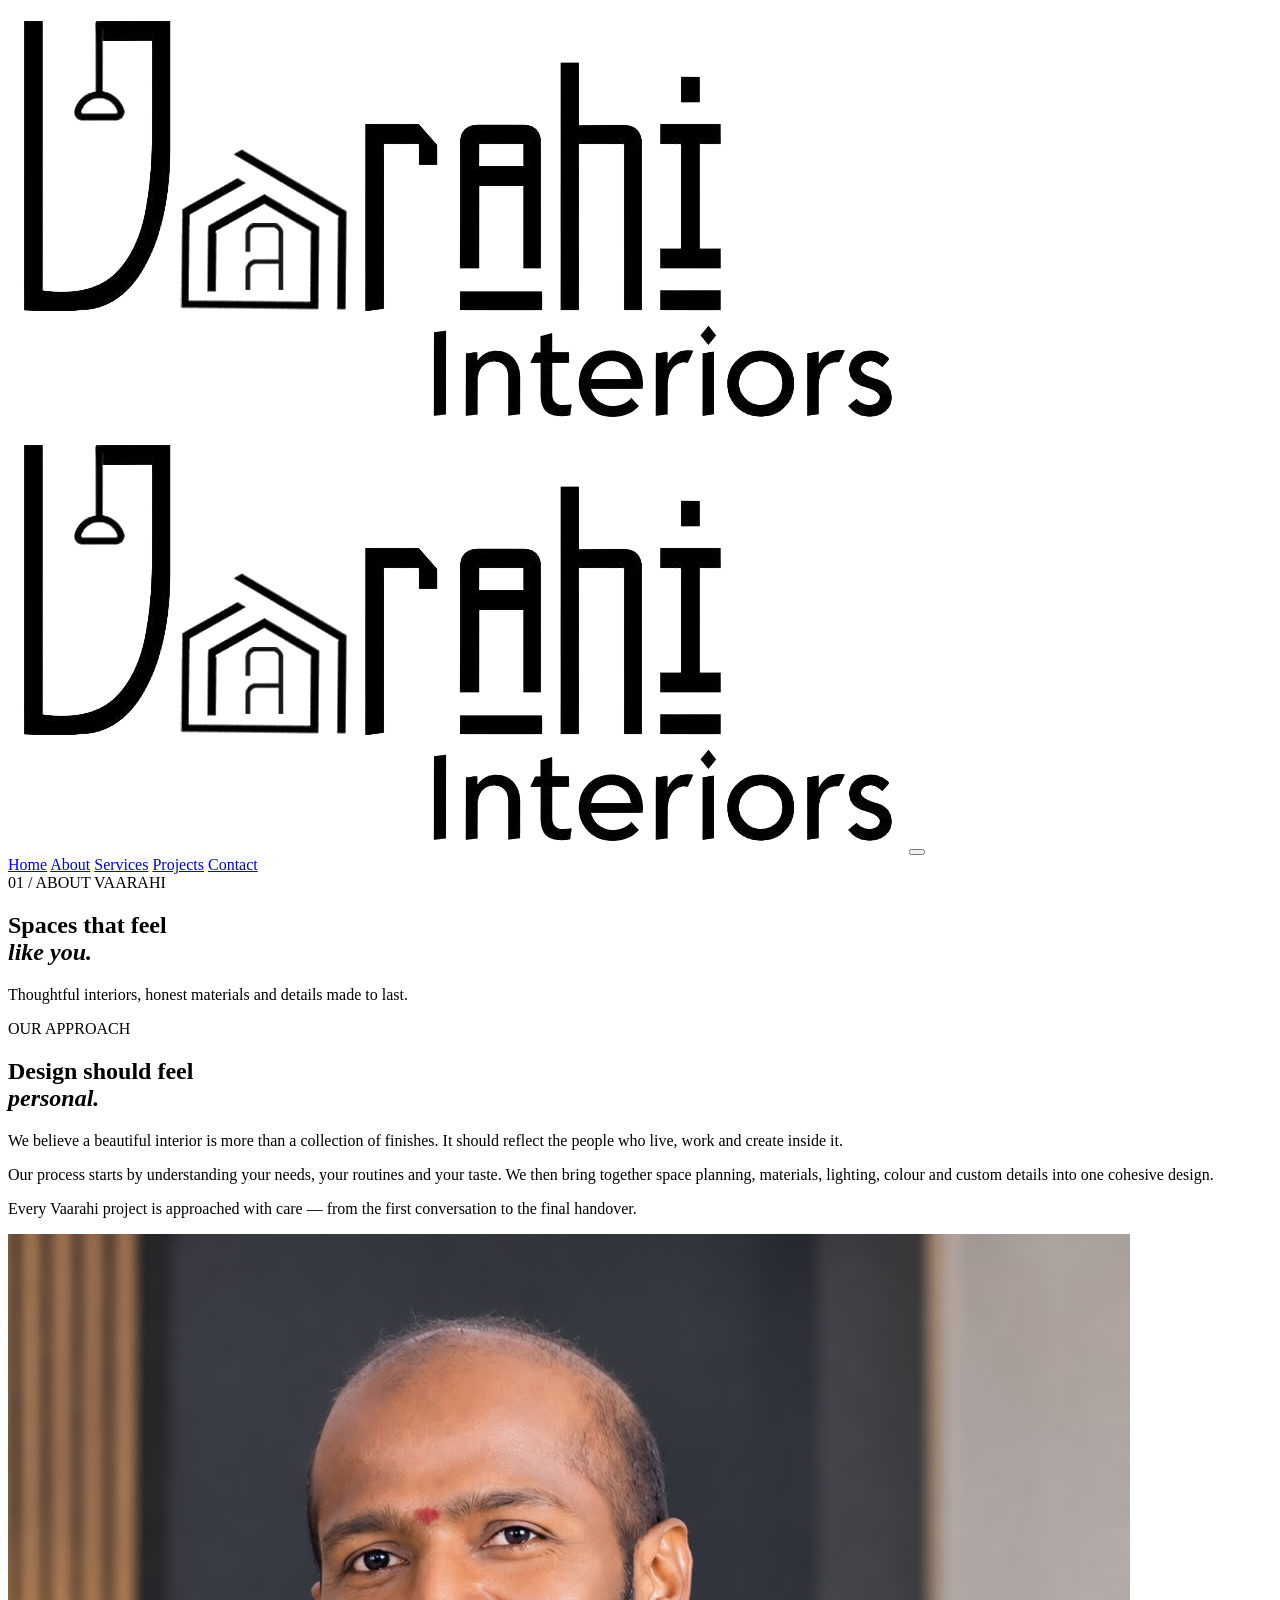
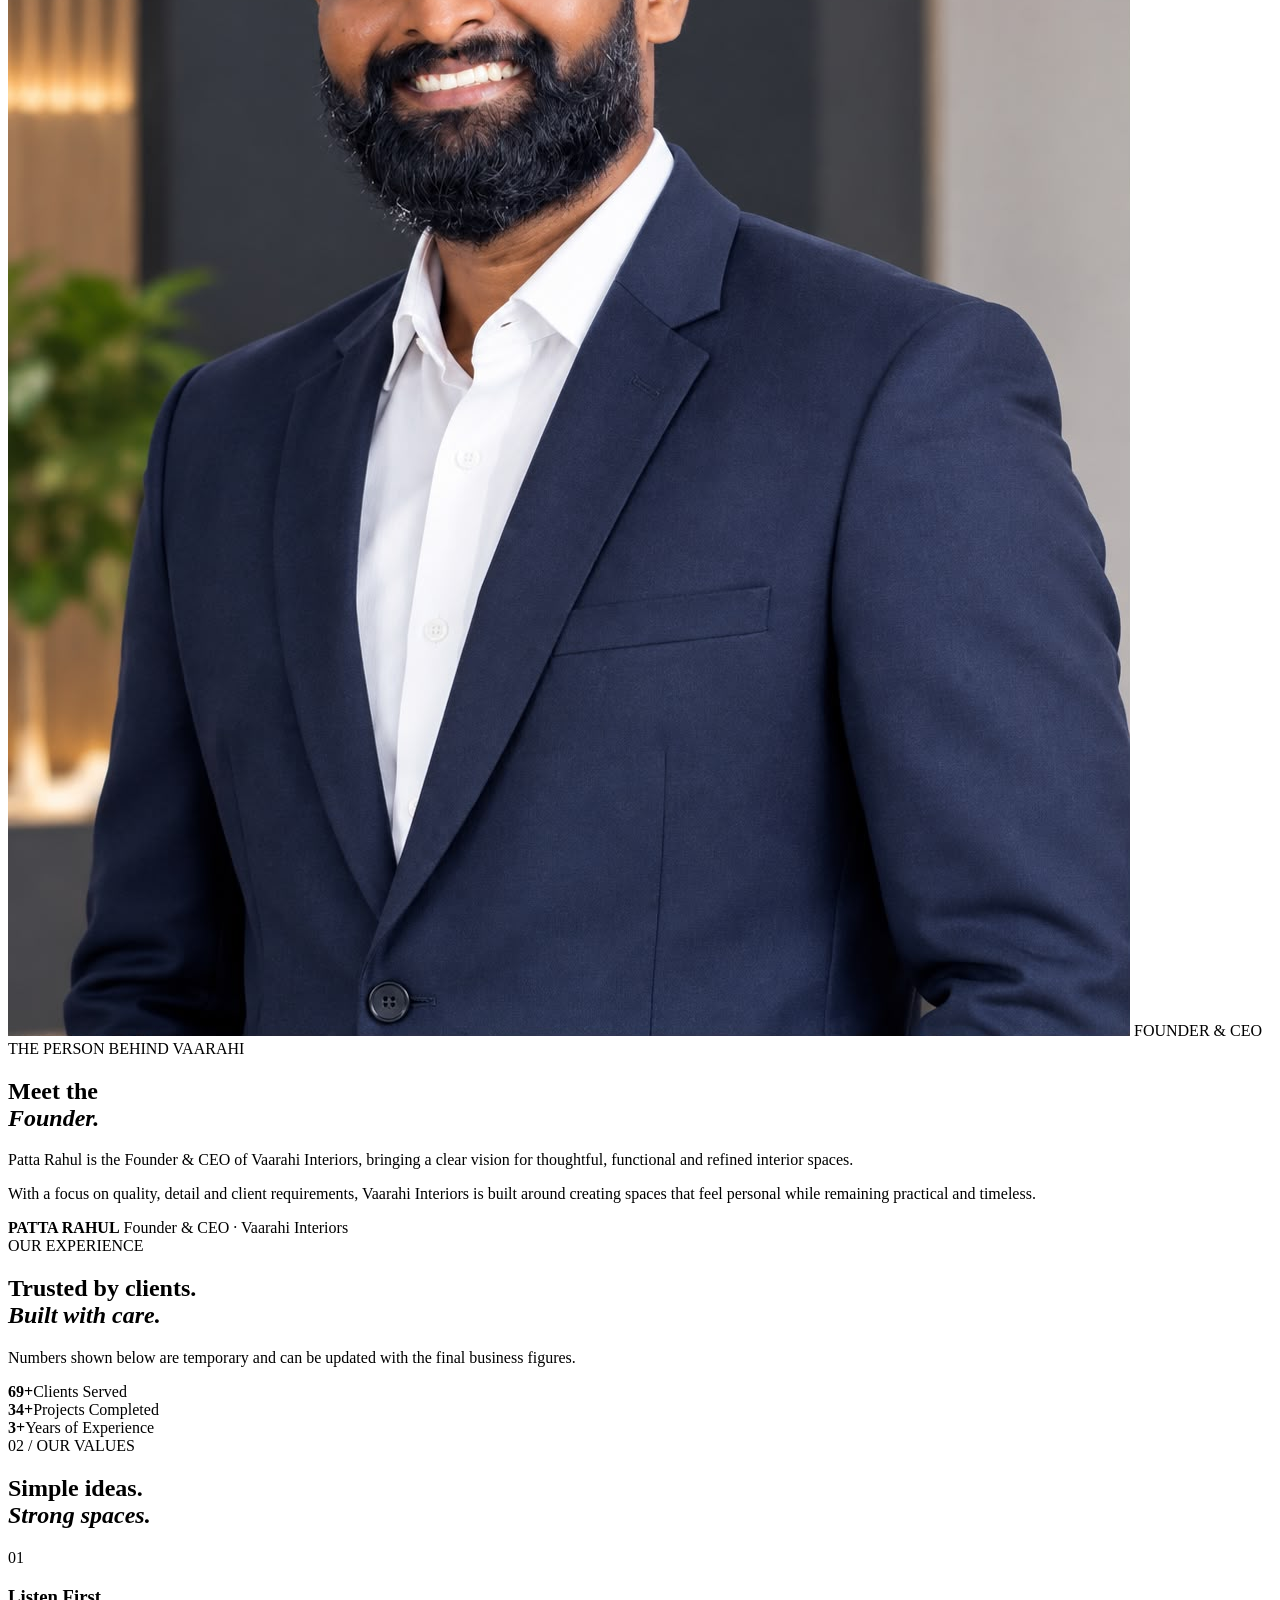
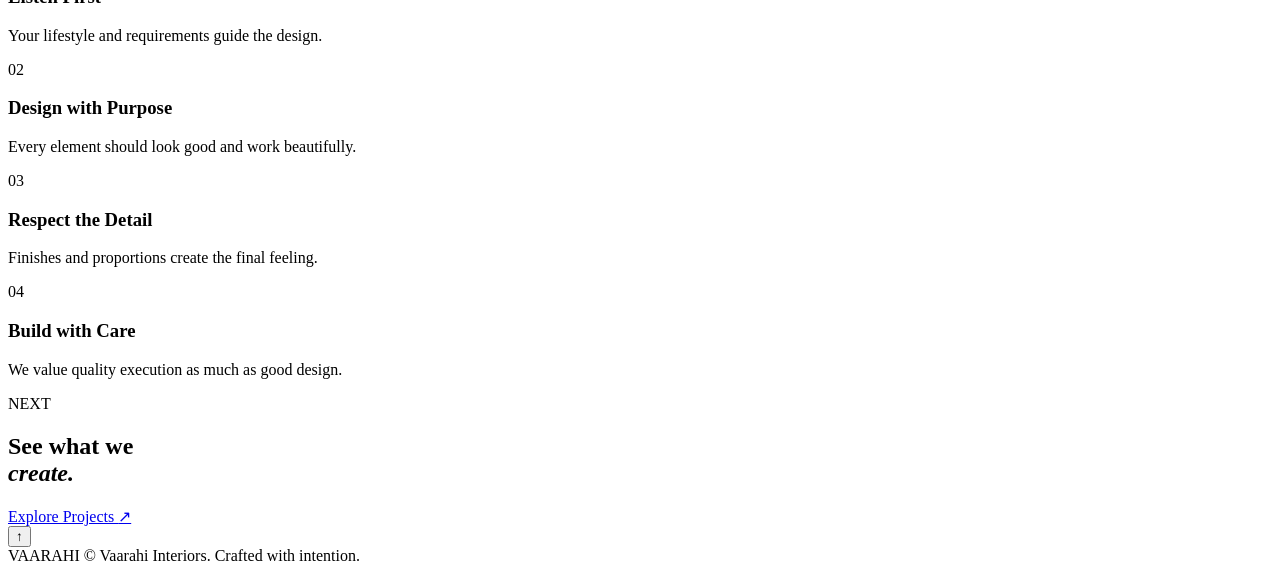
==== commit 77f3771d: "Improve local business SEO schema" ====
--- a/about.html
+++ b/about.html
@@ -1,12 +1,12 @@
 <!DOCTYPE html>
 <html lang="en">
-<head>
-  <meta charset="UTF-8">
-  <meta name="viewport" content="width=device-width, initial-scale=1.0">
-  <meta name="description" content="Vaarahi Interiors — beautiful, functional and timeless interior spaces.">
-  <title>About | Vaarahi Interiors</title>
-  <link rel="stylesheet" href="css/style.css">
-</head>
+<title>About Vaarahi Interiors | Interior Designers in Vizianagaram</title>
+
+<meta name="description" content="Learn about Vaarahi Interiors, a Vizianagaram-based interior design company focused on creating elegant, functional and personalized residential and commercial spaces.">
+
+<meta name="robots" content="index, follow">
+
+<link rel="canonical" href="https://vaarahiinteriors.com/about.html">
 <body>
   <div class="page-loader" aria-hidden="true"><img src="images/vaarahi-logo.png" alt="Vaarahi Interiors"></div>
 
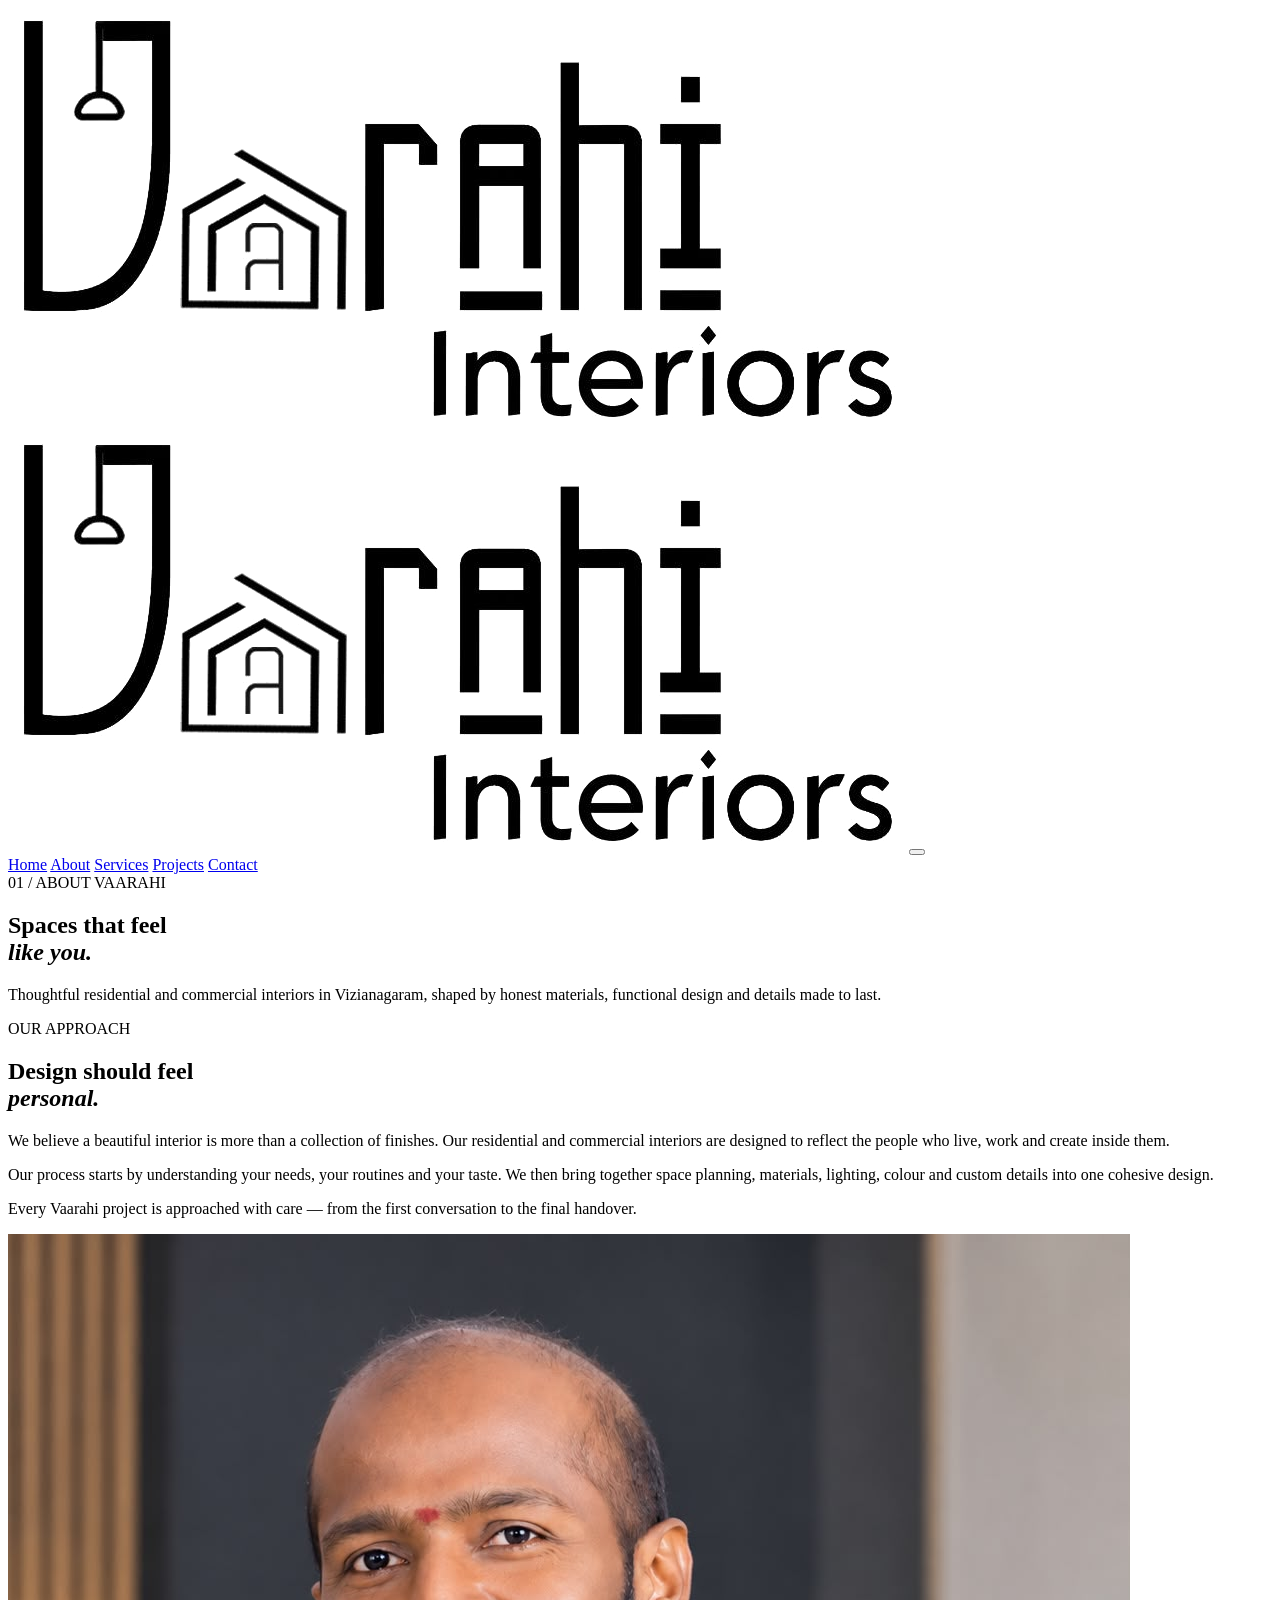
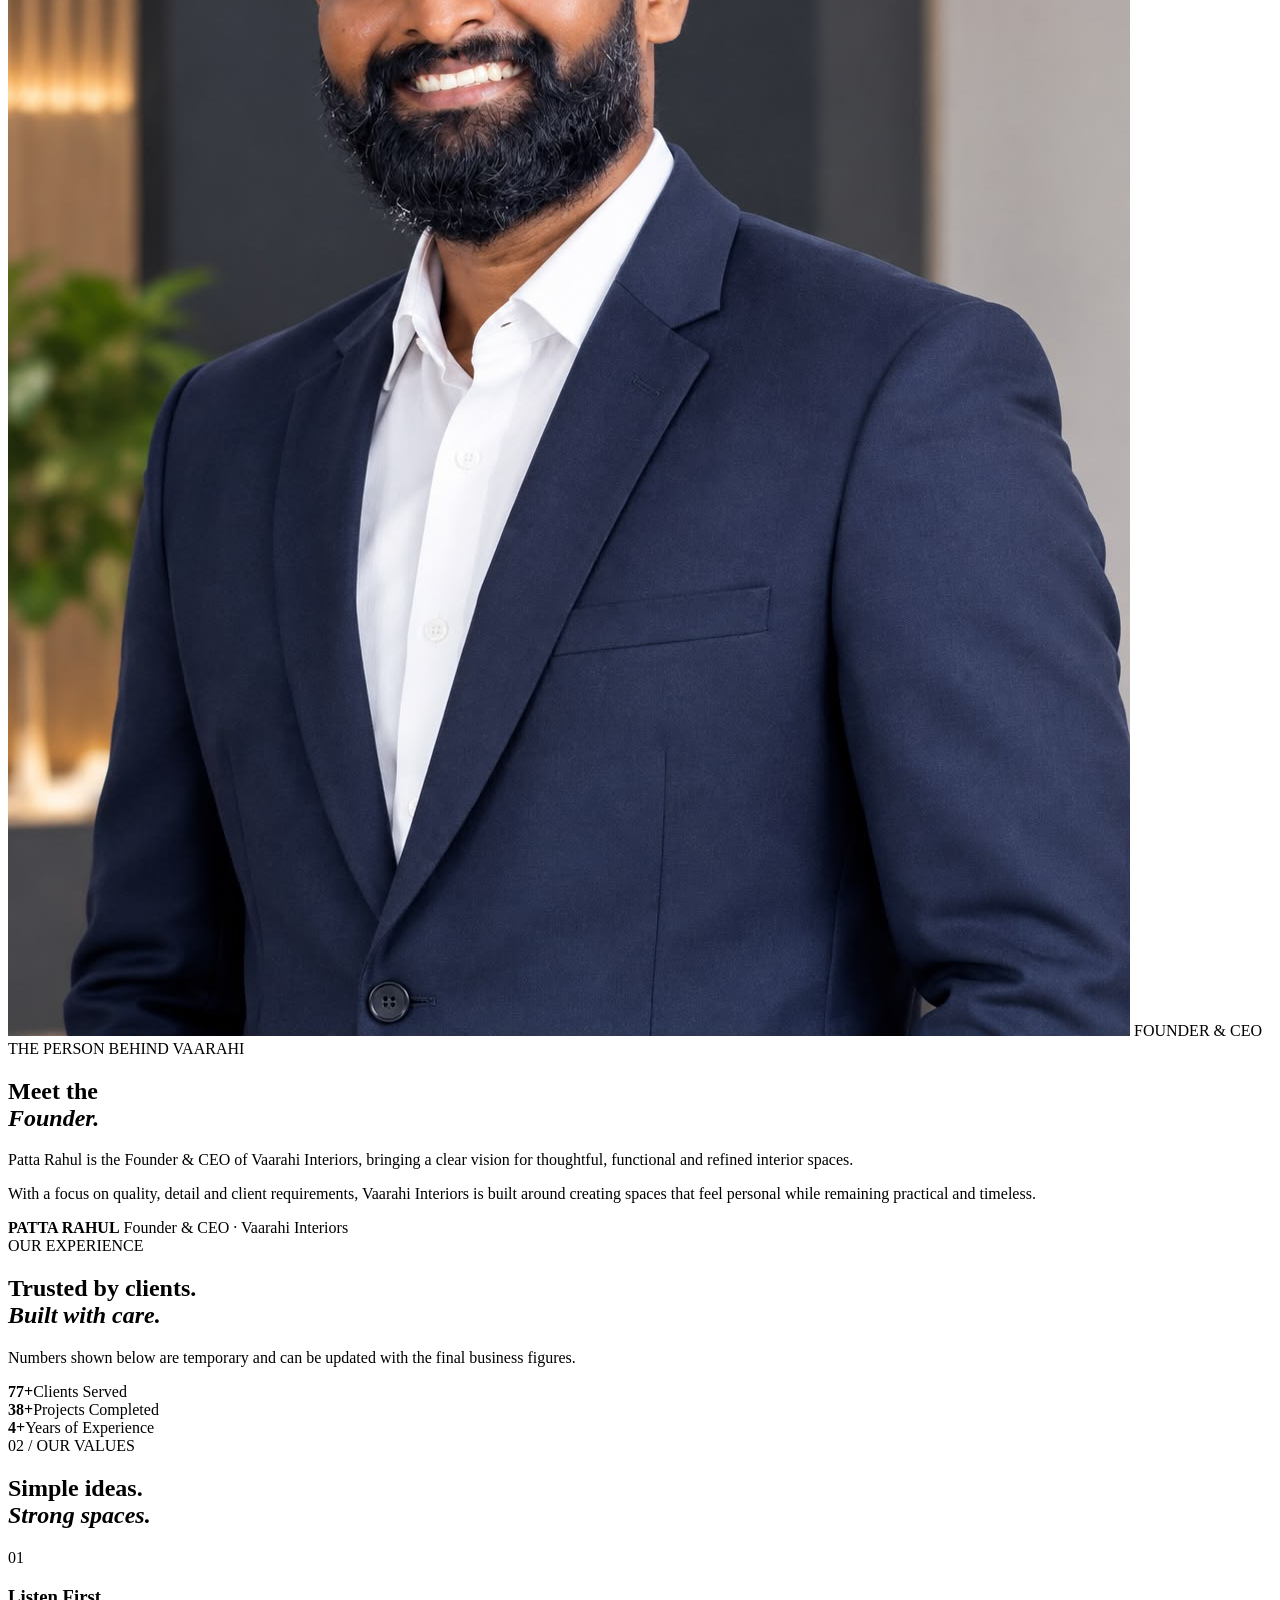
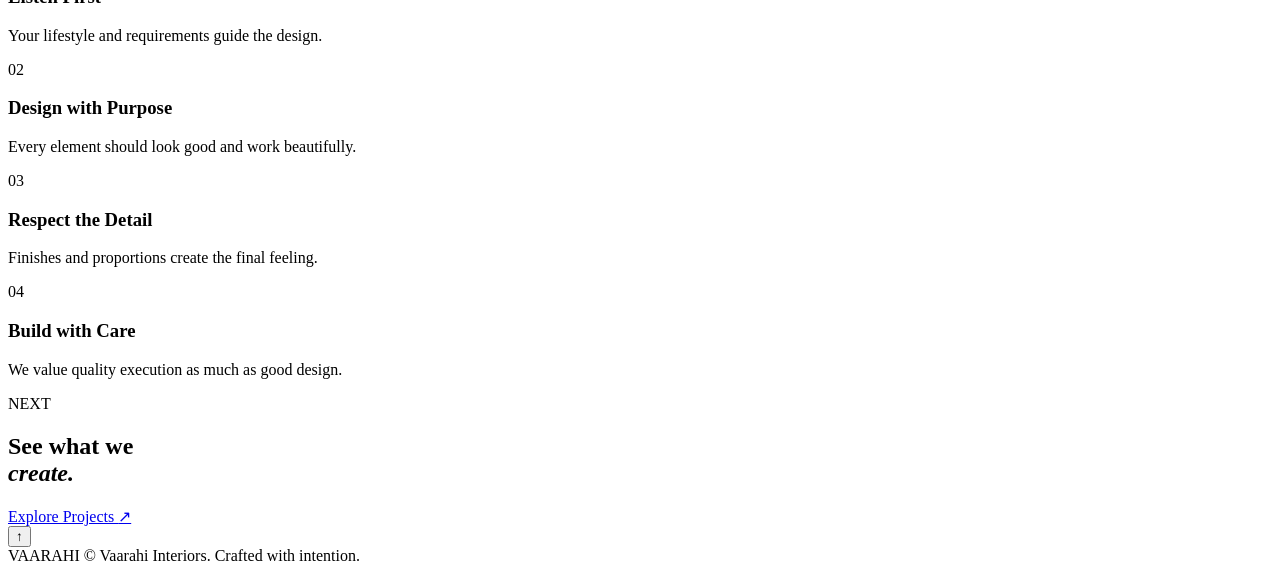
==== commit cfb2c64b: "Complete SEO content optimization" ====
--- a/about.html
+++ b/about.html
@@ -31,8 +31,8 @@
 <section class="inner-hero">
   <div class="container inner-hero-content">
     <span class="section-kicker">01 / ABOUT VAARAHI</span>
-    <h1>Spaces that feel<br><em>like you.</em></h1>
-    <p>Thoughtful interiors, honest materials and details made to last.</p>
+   <h1>Spaces that feel<br><em>like you.</em></h1>
+<p>Thoughtful residential and commercial interiors in Vizianagaram, shaped by honest materials, functional design and details made to last.</p>
   </div>
 </section>
 <section class="section">
@@ -40,7 +40,7 @@
     <div class="section-kicker">OUR APPROACH</div>
     <div>
       <h2>Design should feel<br><em>personal.</em></h2>
-      <p class="lead">We believe a beautiful interior is more than a collection of finishes. It should reflect the people who live, work and create inside it.</p>
+      <p class="lead">We believe a beautiful interior is more than a collection of finishes. Our residential and commercial interiors are designed to reflect the people who live, work and create inside them.</p>
       <p>Our process starts by understanding your needs, your routines and your taste. We then bring together space planning, materials, lighting, colour and custom details into one cohesive design.</p>
       <p>Every Vaarahi project is approached with care — from the first conversation to the final handover.</p>
     </div>
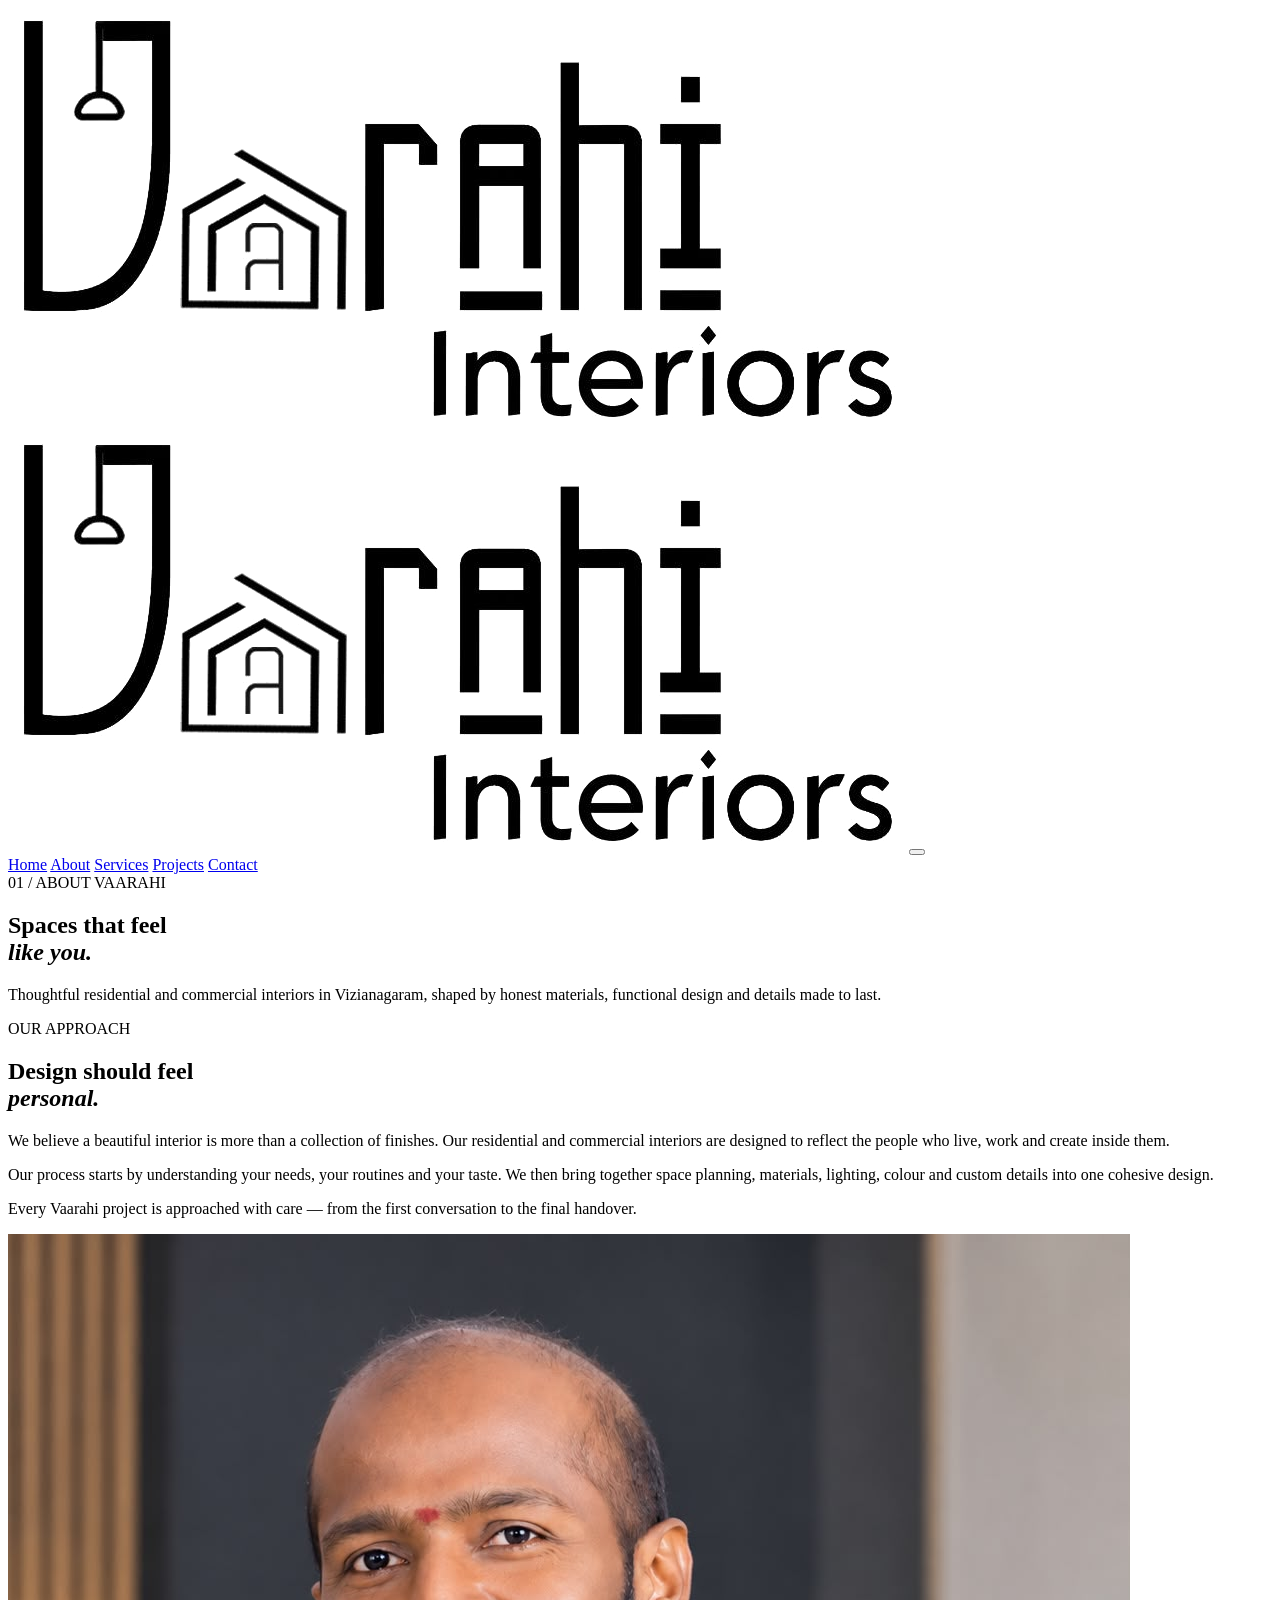
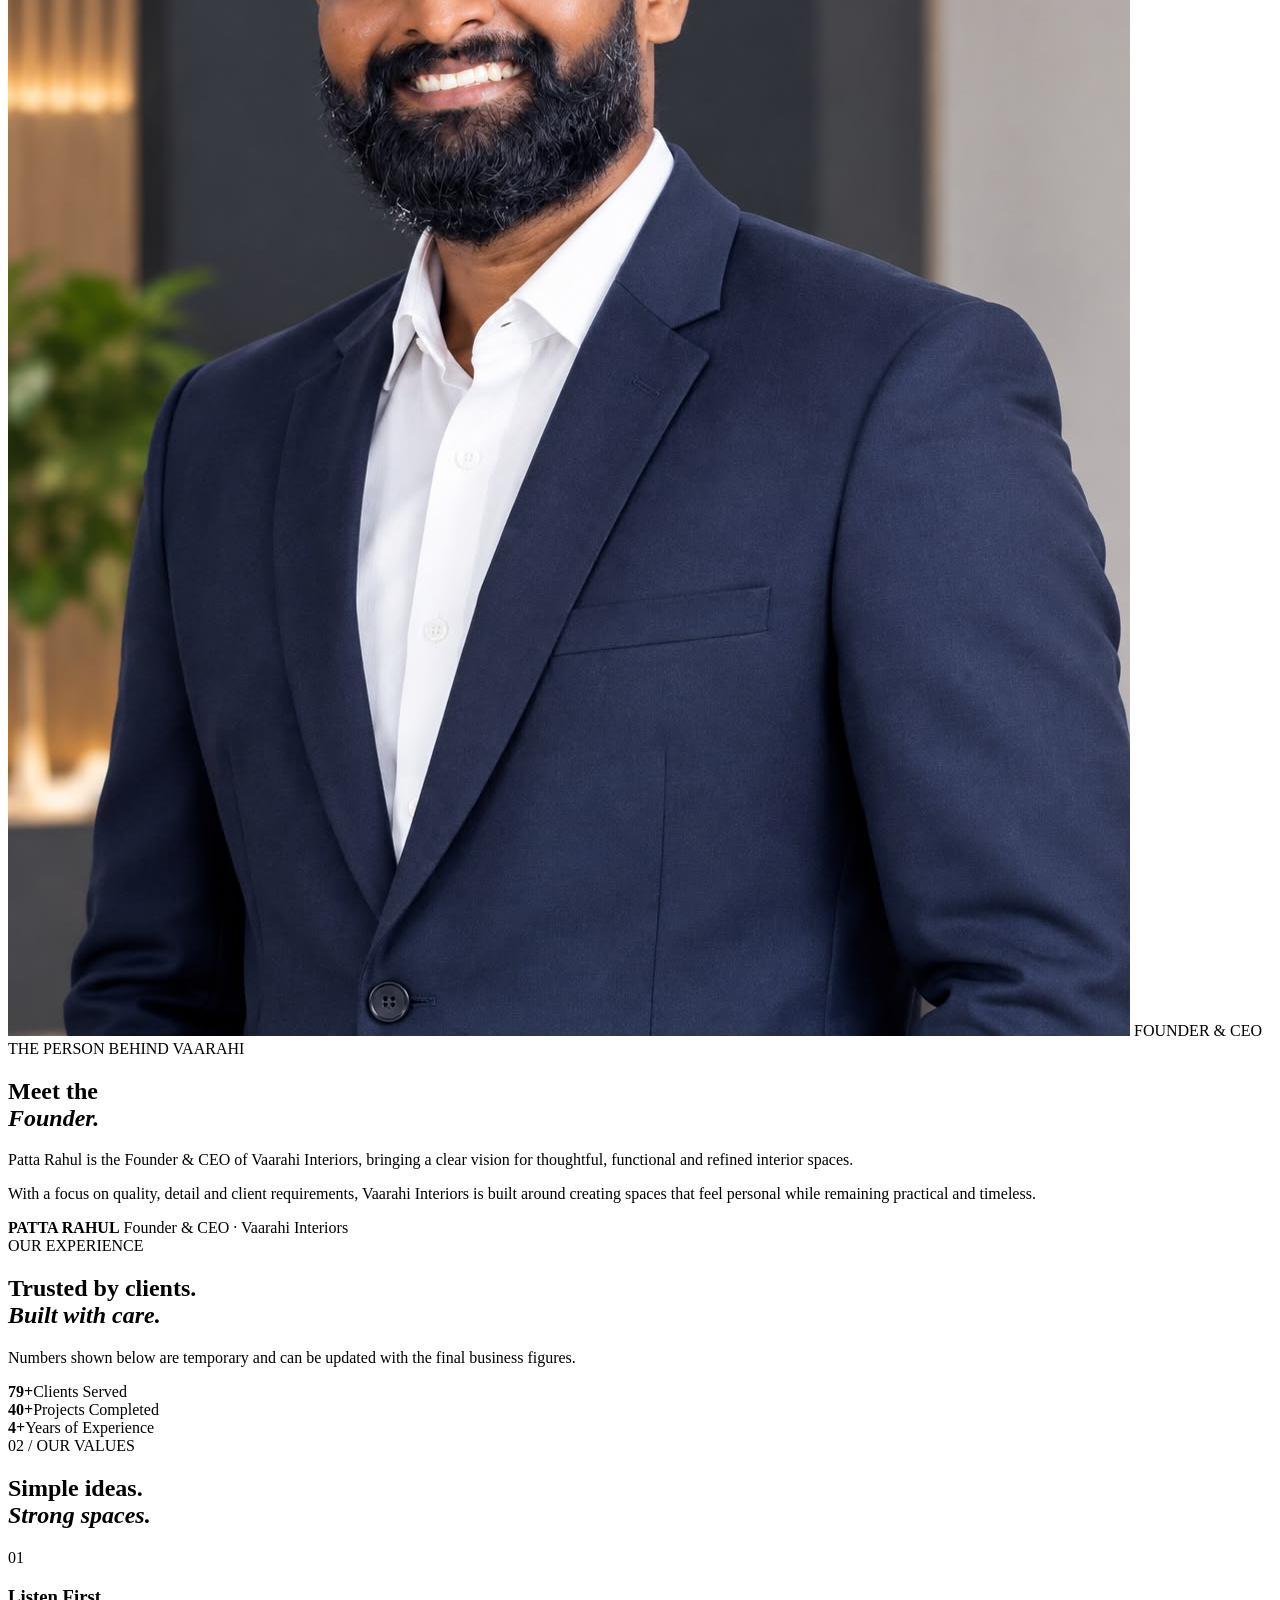
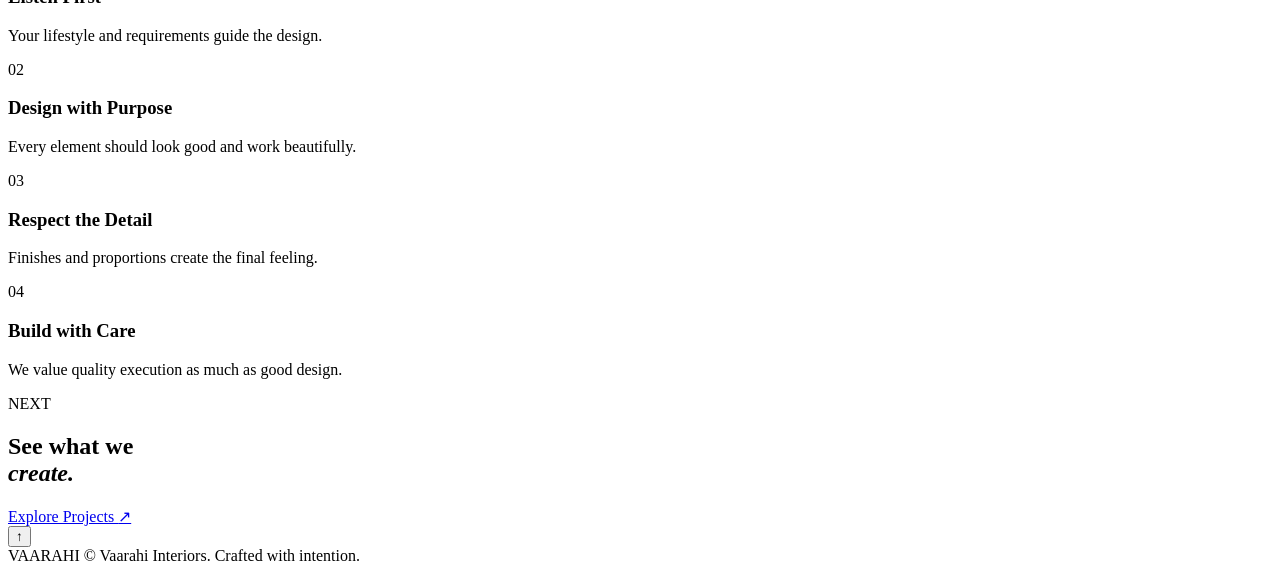
==== commit d09ad3f6: "Align canonical URLs with www domain" ====
--- a/about.html
+++ b/about.html
@@ -6,7 +6,7 @@
 
 <meta name="robots" content="index, follow">
 
-<link rel="canonical" href="https://vaarahiinteriors.com/about.html">
+<link rel="canonical" href="https://www.vaarahiinteriors.com/about.html">
 <body>
   <div class="page-loader" aria-hidden="true"><img src="images/vaarahi-logo.png" alt="Vaarahi Interiors"></div>
 
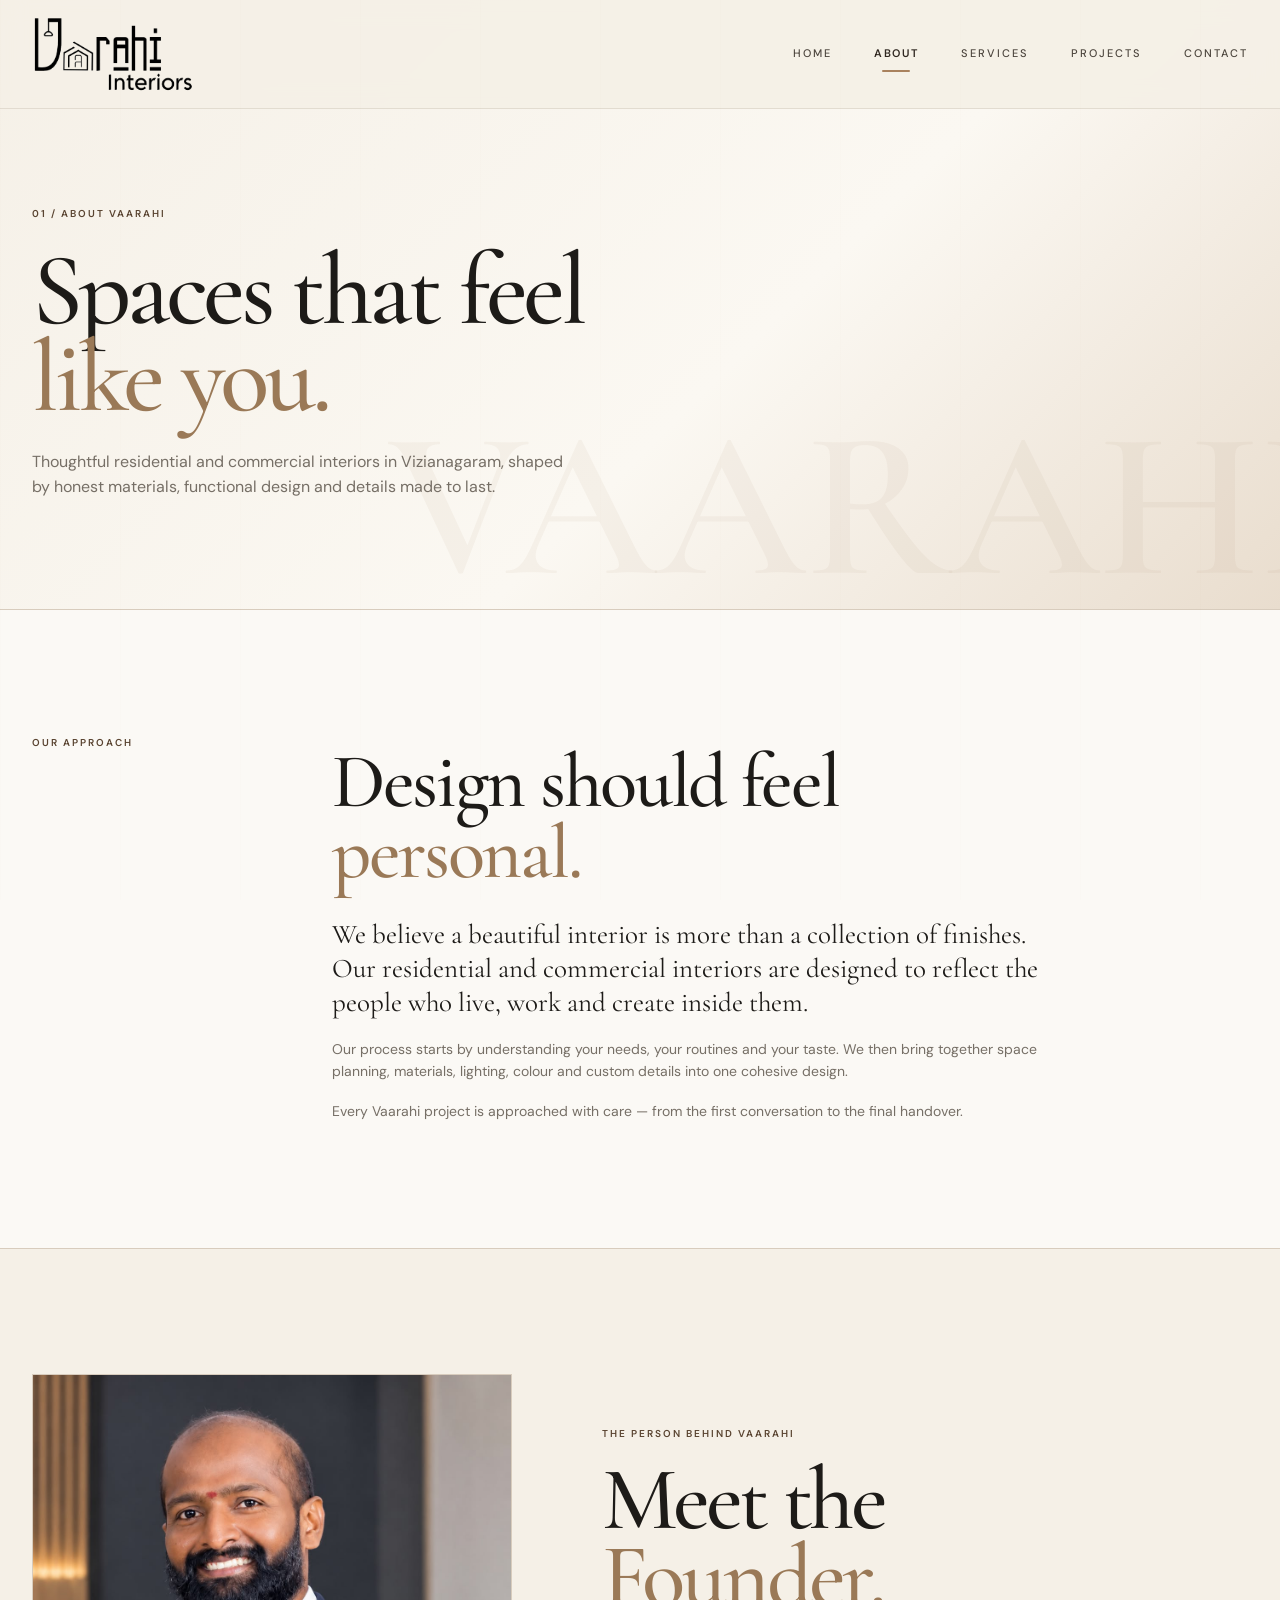
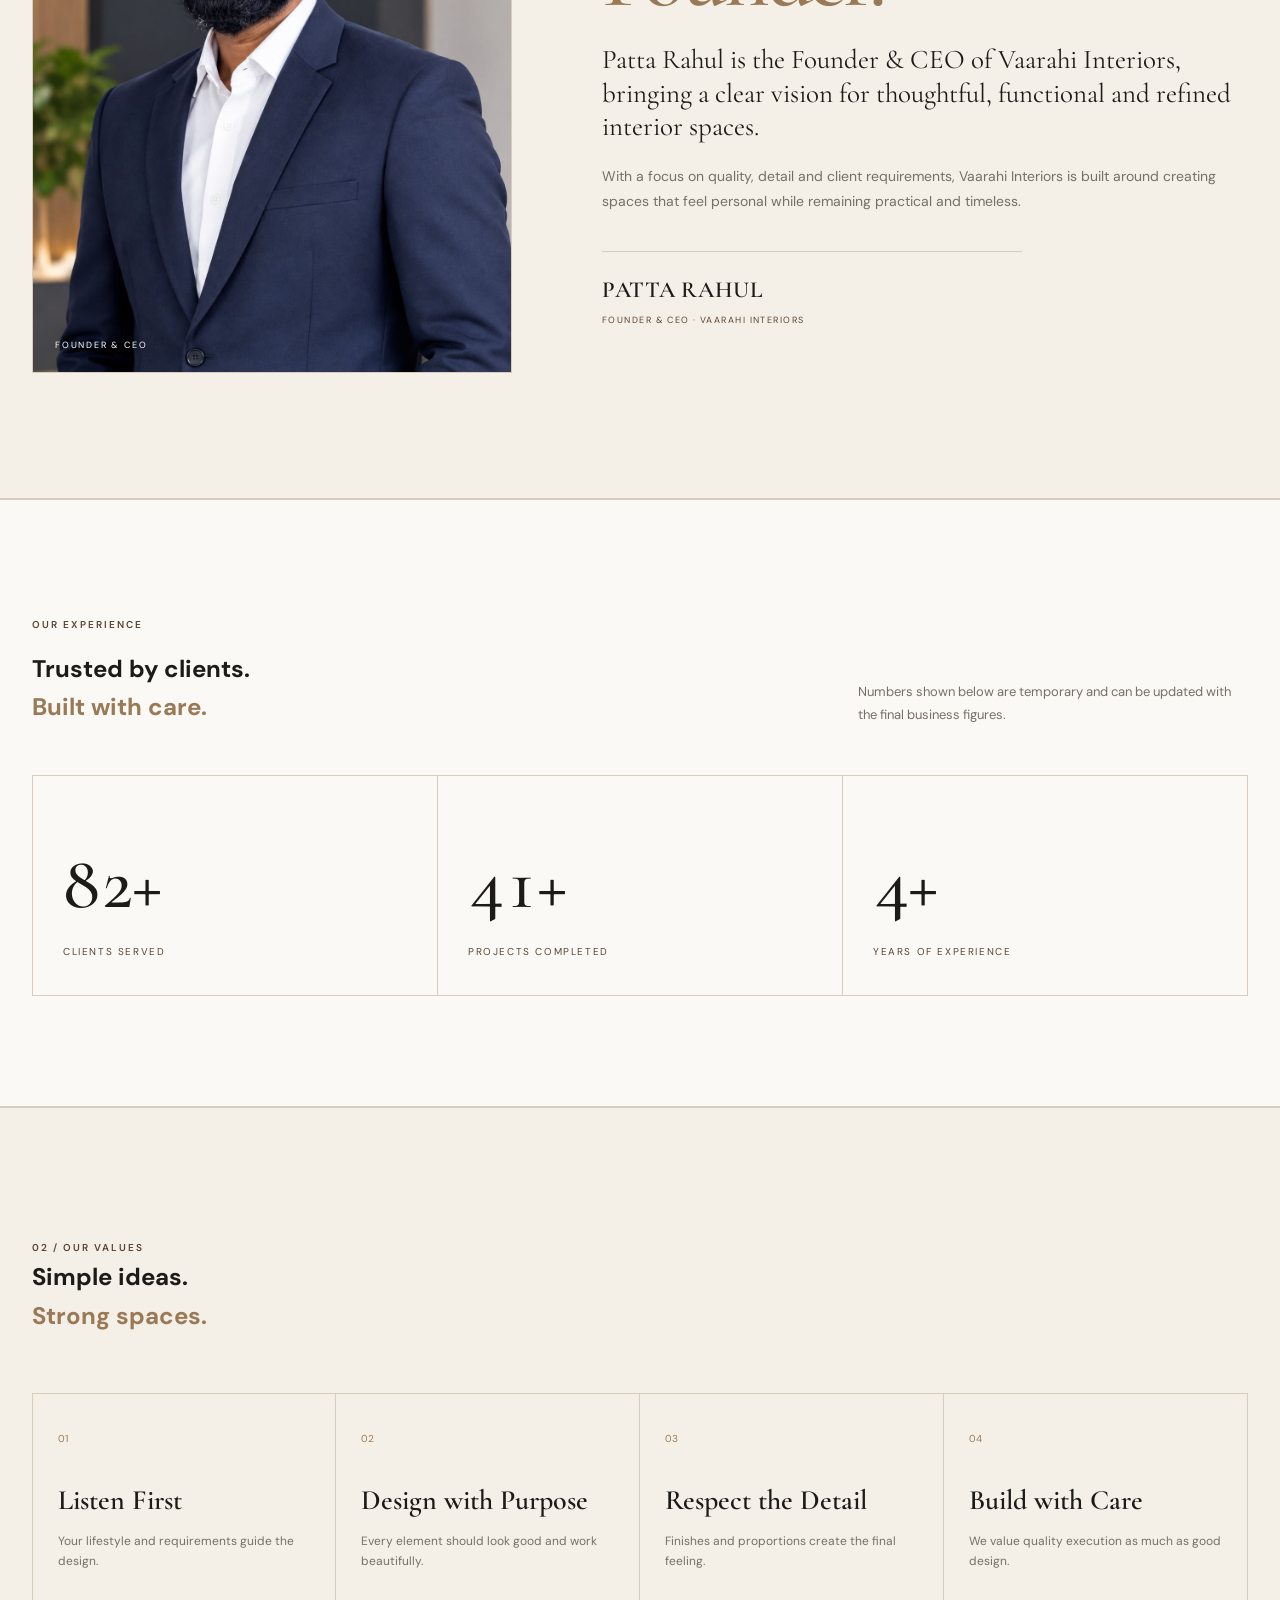
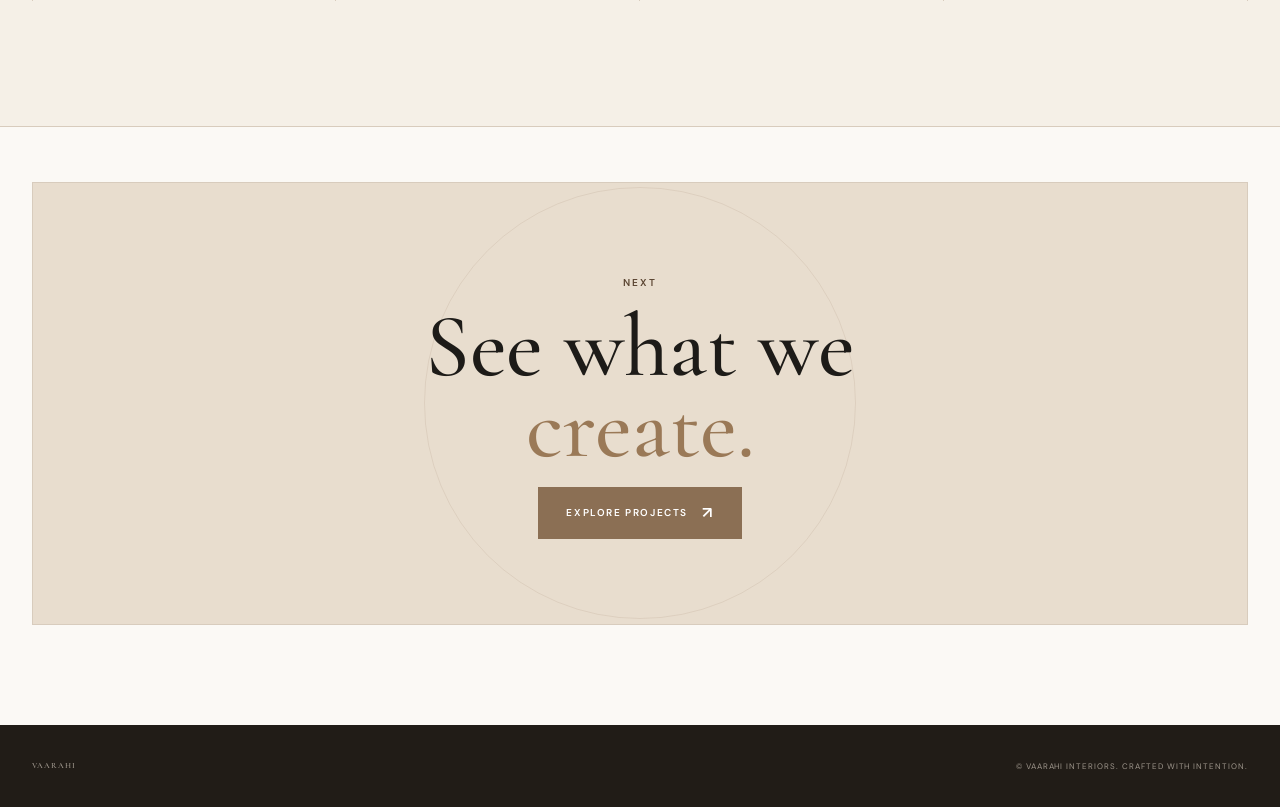
==== commit 0c0e3efa: "Fix missing stylesheet links" ====
--- a/about.html
+++ b/about.html
@@ -7,6 +7,7 @@
 <meta name="robots" content="index, follow">
 
 <link rel="canonical" href="https://www.vaarahiinteriors.com/about.html">
+<link rel="stylesheet" href="css/style.css">
 <body>
   <div class="page-loader" aria-hidden="true"><img src="images/vaarahi-logo.png" alt="Vaarahi Interiors"></div>
 
--- a/css/style.css
+++ b/css/style.css
@@ -0,0 +1,2119 @@
+@import url('https://fonts.googleapis.com/css2?family=Cormorant+Garamond:wght@400;500;600;700&family=DM+Sans:wght@400;500;600&display=swap');
+
+:root{
+  --cream:#f5f0e7;
+  --paper:#fbf9f5;
+  --warm:#e8ddce;
+  --brown:#9a7957;
+  --brown-dark:#5a4431;
+  --ink:#1d1b18;
+  --muted:#766f66;
+  --line:#d8ccbd;
+  --white:#fffdf9;
+  --dark:#211c17;
+  --container:min(1240px,calc(100% - 64px));
+}
+
+*{box-sizing:border-box;margin:0;padding:0}
+html{scroll-behavior:smooth}
+body{
+  background:var(--paper);color:var(--ink);
+  font-family:"DM Sans",Arial,sans-serif;line-height:1.6;overflow-x:hidden
+}
+body:after{
+  content:"";position:fixed;inset:0;pointer-events:none;z-index:9999;
+  background:linear-gradient(90deg,rgba(90,68,49,.025) 1px,transparent 1px);
+  background-size:120px 120px;opacity:.35
+}
+a{color:inherit;text-decoration:none}
+img{display:block;max-width:100%}
+.container{width:var(--container);margin:auto}
+
+.page-loader{
+  position:fixed;inset:0;background:var(--cream);z-index:1000;
+  display:grid;place-items:center;animation:loader .8s 1s forwards;pointer-events:none
+}
+.page-loader img{width:170px;height:auto}
+@keyframes loader{to{opacity:0;visibility:hidden}}
+
+.site-header{
+  position:absolute;top:0;left:0;width:100%;z-index:50;
+  border-bottom:1px solid rgba(255,255,255,.22);
+  transition:background .3s ease,backdrop-filter .3s ease
+}
+.home-page .site-header{
+  position:relative;
+  top:auto;left:auto;
+  background:var(--paper);
+  color:var(--ink);
+  border-bottom:1px solid var(--line);
+}
+.nav-wrap{height:108px;display:flex;align-items:center;justify-content:space-between}
+.brand{display:block;width:190px;line-height:0}
+.brand img{display:block;width:100%;height:auto;max-height:76px;object-fit:contain;object-position:left center}
+.nav{display:flex;align-items:center;gap:44px}
+.nav a{
+  position:relative;font-size:12px;text-transform:uppercase;letter-spacing:.2em;
+  padding:12px 0;transition:color .25s ease
+}
+.nav a:after{
+  content:"";position:absolute;left:50%;bottom:0;width:0;height:2px;
+  background:var(--brown);transform:translateX(-50%);
+  transition:width .3s ease;border-radius:20px
+}
+.nav a:hover:after,.nav a.active:after{width:32px}
+.nav a.active{font-weight:600}
+.home-page .nav a{color:var(--ink);text-shadow:none}
+.home-page .nav a:after{background:#d8b990}
+.menu-toggle{display:none;border:0;background:none;cursor:pointer}
+.menu-toggle span{display:block;width:28px;height:1px;background:currentColor}
+
+.section-kicker{
+  color:var(--brown-dark);font-size:10px;letter-spacing:.2em;
+  font-weight:600;text-transform:uppercase
+}
+em{font-style:normal;color:var(--brown)}
+.btn{
+  display:inline-flex;align-items:center;justify-content:center;gap:18px;
+  padding:15px 22px;font-size:10px;text-transform:uppercase;letter-spacing:.16em;
+  transition:transform .3s ease,background .3s ease,color .3s ease,border-color .3s ease;
+  border:1px solid transparent
+}
+.btn span{font-size:16px;line-height:0}
+.btn-primary{background:var(--brown-dark);color:#fff}
+.btn-primary:hover{background:#3e2f22;transform:translateY(-3px)}
+.btn-outline{border-color:var(--brown);color:var(--brown-dark)}
+.btn-outline:hover{background:var(--brown-dark);color:#fff;transform:translateY(-2px)}
+.text-link{
+  display:inline-flex;gap:12px;align-items:center;font-size:10px;
+  text-transform:uppercase;letter-spacing:.15em;border-bottom:1px solid var(--brown);
+  padding-bottom:8px;color:var(--brown-dark)
+}
+
+/* ===== HOME HERO ===== */
+.signature-hero{
+  min-height:100svh;position:relative;overflow:hidden;color:#fff;
+  display:flex;align-items:stretch;background:#30251d
+}
+.hero-slideshow{
+  position:absolute;
+  inset:0;
+  z-index:0;
+}
+.signature-hero-image{
+  position:absolute;
+  inset:0;
+  width:100%;
+  height:100%;
+  object-fit:cover;
+  object-position:center 56%;
+  opacity:0;
+  transform:scale(1.035);
+  transition:opacity 1.1s ease-in-out, transform 6s ease-out;
+}
+.signature-hero-image.is-active{
+  opacity:1;
+  transform:scale(1.055);
+}
+@keyframes heroZoom{to{transform:scale(1.05)}}
+.signature-overlay{
+  position:absolute;inset:0;
+  background:
+    linear-gradient(90deg,rgba(18,13,10,.72) 0%,rgba(18,13,10,.42) 38%,rgba(18,13,10,.08) 75%),
+    linear-gradient(0deg,rgba(16,11,8,.62) 0%,transparent 36%,rgba(16,11,8,.16) 100%)
+}
+.signature-wrap{
+  position:relative;z-index:2;min-height:100svh;width:var(--container);
+  display:flex;flex-direction:column;justify-content:space-between;padding:138px 0 34px
+}
+.hero-topline{
+  display:flex;justify-content:space-between;align-items:center;
+  font-size:9px;letter-spacing:.23em;color:rgba(255,255,255,.82);
+  padding-bottom:18px;border-bottom:1px solid rgba(255,255,255,.24)
+}
+.hero-main{display:flex;align-items:center;justify-content:space-between;gap:60px}
+.hero-copy-block{max-width:820px}
+.hero-eyebrow{
+  display:block;font-size:9px;letter-spacing:.2em;color:rgba(255,255,255,.72);
+  margin-bottom:24px
+}
+.hero-copy-block h1{
+  font-family:"Cormorant Garamond",Georgia,serif;font-size:clamp(72px,9.2vw,145px);
+  line-height:.78;font-weight:500;letter-spacing:-.055em;max-width:850px
+}
+.hero-copy-block h1 em{color:#dfc09a}
+.hero-copy-block>p{
+  margin-top:30px;max-width:480px;font-size:15px;line-height:1.65;
+  color:rgba(255,255,255,.78)
+}
+.hero-actions{display:flex;align-items:center;gap:28px;margin-top:34px}
+.hero-button{
+  display:inline-flex;align-items:center;gap:26px;padding:16px 19px;
+  text-transform:uppercase;font-size:10px;letter-spacing:.16em
+}
+.hero-button b{font-size:17px;font-weight:400}
+.hero-button-light{background:#fff;color:var(--ink);transition:.3s}
+.hero-button-light:hover{background:#e9d9c4;transform:translateY(-3px)}
+.hero-text-link{
+  color:#fff;font-size:10px;text-transform:uppercase;letter-spacing:.16em;
+  padding-bottom:7px;border-bottom:1px solid rgba(255,255,255,.55)
+}
+.hero-text-link span{margin-left:9px}
+.hero-side-note{
+  width:180px;align-self:flex-end;margin-bottom:25px;padding-left:18px;
+  border-left:1px solid rgba(255,255,255,.35);display:grid;gap:8px
+}
+.hero-side-note span{font-size:8px;letter-spacing:.18em;color:rgba(255,255,255,.65)}
+.hero-side-note strong{
+  font-family:"Cormorant Garamond",Georgia,serif;font-size:22px;line-height:1.05;
+  font-weight:500;color:#fff
+}
+.hero-bottom{
+  display:flex;justify-content:space-between;align-items:center;
+  font-size:8px;letter-spacing:.18em;color:rgba(255,255,255,.65)
+}
+.hero-scroll{display:flex;align-items:center;gap:12px}
+.hero-scroll i{display:block;width:34px;height:1px;background:rgba(255,255,255,.65)}
+.hero-location{text-align:right}
+
+/* ===== HOME INTRO ===== */
+.manifesto{padding:135px 0;background:var(--paper)}
+.manifesto-grid{display:grid;grid-template-columns:210px 1fr;gap:90px}
+.manifesto-big{
+  font-family:"Cormorant Garamond",Georgia,serif;font-size:clamp(50px,5.8vw,82px);
+  line-height:.94;letter-spacing:-.035em;max-width:900px
+}
+.manifesto-rule{height:1px;background:var(--line);margin:58px 0 30px}
+.manifesto-columns{
+  display:grid;grid-template-columns:1fr 190px;gap:60px;align-items:start
+}
+.manifesto-columns p{font-size:13px;color:var(--muted);max-width:620px;line-height:1.8}
+
+/* ===== FEATURED WORK ===== */
+.home-featured{padding:30px 0 135px;background:var(--paper)}
+.featured-head{
+  display:flex;justify-content:space-between;align-items:end;
+  margin-bottom:52px
+}
+.featured-head h2,.philosophy-copy h2{
+  font-family:"Cormorant Garamond",Georgia,serif;font-size:clamp(62px,7vw,94px);
+  line-height:.84;letter-spacing:-.045em;font-weight:500;margin-top:17px
+}
+.featured-grid{
+  display:grid;grid-template-columns:1.5fr 1fr;grid-template-rows:290px 290px;gap:16px
+}
+.featured-card{position:relative;overflow:hidden;background:#ddd}
+.featured-card-large{grid-row:span 2}
+.featured-card img{width:100%;height:100%;object-fit:cover;transition:transform .9s cubic-bezier(.2,.65,.2,1)}
+.featured-card:hover img{transform:scale(1.055)}
+.featured-overlay{
+  position:absolute;inset:0;background:linear-gradient(0deg,rgba(18,12,8,.76),transparent 62%);
+}
+.featured-caption{position:absolute;left:24px;right:24px;bottom:22px;color:#fff}
+.featured-caption span{font-size:8px;letter-spacing:.18em;opacity:.7}
+.featured-caption strong{
+  display:block;font-family:"Cormorant Garamond",Georgia,serif;font-size:29px;
+  line-height:1.05;font-weight:500;margin:5px 0
+}
+.featured-caption small{font-size:9px;letter-spacing:.1em;opacity:.68}
+
+/* ===== SERVICES ===== */
+.home-services{background:var(--dark);color:#f8f1e8;padding:110px 0 120px}
+.home-services .section-kicker{color:#d6bd9d}
+.home-service-top{
+  display:flex;justify-content:space-between;padding-bottom:28px;
+  border-bottom:1px solid rgba(255,255,255,.2);font-size:8px;letter-spacing:.18em;opacity:.85
+}
+.capability-list a{
+  display:grid;grid-template-columns:70px 1fr 50px;align-items:center;
+  gap:25px;padding:29px 0;border-bottom:1px solid rgba(255,255,255,.17);
+  transition:padding .35s ease
+}
+.capability-list a:hover{padding-left:15px}
+.capability-list>a>span{font-size:9px;color:#d6bd9d}
+.capability-list div{display:grid;gap:5px}
+.capability-list div small{font-size:8px;letter-spacing:.18em;color:rgba(255,255,255,.42)}
+.capability-list h2{
+  font-family:"Cormorant Garamond",Georgia,serif;font-size:clamp(42px,4.8vw,66px);
+  font-weight:500;line-height:.95
+}
+.capability-list i{font-style:normal;font-size:25px;text-align:right;color:#d6bd9d}
+
+/* ===== PHILOSOPHY ===== */
+.home-philosophy{padding:135px 0;background:var(--cream)}
+.philosophy-layout{display:grid;grid-template-columns:1fr 1fr;gap:100px;align-items:center}
+.philosophy-image{height:650px;position:relative;overflow:hidden}
+.philosophy-image img{width:100%;height:100%;object-fit:cover}
+.philosophy-image:after{
+  content:"";position:absolute;inset:0;background:linear-gradient(0deg,rgba(20,14,10,.45),transparent 55%)
+}
+.philosophy-image>span{
+  position:absolute;z-index:2;bottom:23px;left:24px;color:#fff;font-size:8px;
+  letter-spacing:.2em
+}
+.philosophy-copy h2{margin-bottom:30px}
+.philosophy-copy>.lead{
+  font-family:"Cormorant Garamond",Georgia,serif;font-size:25px;line-height:1.28;
+  max-width:560px;margin-bottom:35px
+}
+.principles{border-top:1px solid var(--line);margin-bottom:34px}
+.principles>div{
+  display:grid;grid-template-columns:42px 1fr;gap:0 18px;padding:17px 0;
+  border-bottom:1px solid var(--line)
+}
+.principles span{font-size:9px;color:var(--brown);padding-top:4px}
+.principles strong{font-family:"Cormorant Garamond",Georgia,serif;font-size:22px;font-weight:600}
+.principles p{grid-column:2;font-size:11px;color:var(--muted);margin-top:2px}
+
+/* ===== CTA ===== */
+.home-cta{background:var(--warm);padding:125px 0}
+.home-cta-inner{position:relative}
+.home-cta-inner>p{
+  font-family:"Cormorant Garamond",Georgia,serif;font-size:27px;color:var(--brown-dark);
+  margin:18px 0 5px
+}
+.home-cta h2{
+  font-family:"Cormorant Garamond",Georgia,serif;font-size:clamp(82px,11vw,158px);
+  line-height:.77;font-weight:500;letter-spacing:-.055em
+}
+.cta-actions{display:flex;align-items:center;gap:28px;margin-top:38px}
+.cta-phone{font-size:10px;text-transform:uppercase;letter-spacing:.15em;color:var(--brown-dark)}
+.cta-phone span{margin-left:9px}
+
+/* ===== WEBSITE CREDIT ===== */
+.site-credit{padding:70px 0 76px;background:var(--paper);border-top:1px solid var(--line);border-bottom:1px solid var(--line)}
+.site-credit-inner{display:flex;align-items:center;justify-content:space-between;gap:28px}
+.site-credit h2{font-family:"Cormorant Garamond",Georgia,serif;font-size:clamp(42px,5vw,70px);line-height:.9;font-weight:500;letter-spacing:-.035em;white-space:nowrap}
+.site-credit-inner>p{max-width:360px;color:var(--muted);font-size:11px;line-height:1.75}
+.site-credit-actions{display:flex;gap:12px;flex-wrap:wrap;justify-content:flex-end}
+.site-credit-actions .btn{min-height:46px}
+
+/* ===== FOUNDER ===== */
+.founder-section{background:var(--cream);border-top:1px solid var(--line);border-bottom:1px solid var(--line)}
+.founder-grid{display:grid;grid-template-columns:minmax(320px,480px) 1fr;gap:90px;align-items:center}
+.founder-photo-wrap{position:relative;overflow:hidden;background:#ddd;border:1px solid var(--line)}
+.founder-photo-wrap img{width:100%;aspect-ratio:4 / 5;object-fit:cover;object-position:center top}
+.founder-photo-wrap>span{position:absolute;left:22px;bottom:20px;color:#fff;font-size:9px;letter-spacing:.2em;text-transform:uppercase;text-shadow:0 1px 10px rgba(0,0,0,.4)}
+.founder-copy h2{font-family:"Cormorant Garamond",Georgia,serif;font-size:clamp(60px,7vw,96px);line-height:.86;font-weight:500;letter-spacing:-.04em;margin:16px 0 28px}
+.founder-copy>.lead{max-width:640px;margin-bottom:20px}
+.founder-copy>p:not(.lead){max-width:620px;color:var(--muted);font-size:14px;line-height:1.8}
+.founder-signature{display:flex;flex-direction:column;gap:5px;margin-top:36px;padding-top:20px;border-top:1px solid var(--line);max-width:420px}
+.founder-signature strong{font-family:"Cormorant Garamond",Georgia,serif;font-size:23px;font-weight:600;letter-spacing:.03em}
+.founder-signature span{font-size:9px;text-transform:uppercase;letter-spacing:.16em;color:var(--brown-dark)}
+
+/* ===== FOOTER ===== */
+footer{background:#211c17;color:#e9dfd2;padding:35px 0}
+.footer-wrap{display:flex;align-items:center;justify-content:space-between;gap:30px}
+.footer-left{display:flex;align-items:center;gap:28px}
+.footer-brand{
+  font-family:"Cormorant Garamond",Georgia,serif;font-size:30px;letter-spacing:.15em;
+  font-weight:600
+}
+.footer-wrap>span,.footer-wrap a,.footer-left>span:not(.footer-brand){
+  font-size:8px;letter-spacing:.12em;text-transform:uppercase;opacity:.62
+}
+
+/* ===== INNER PAGES ===== */
+.inner-hero{
+  min-height:610px;padding:180px 0 90px;display:flex;align-items:end;
+  background:linear-gradient(135deg,var(--cream),#fbf8f2 58%,#e9ddce);
+  border-bottom:1px solid var(--line);position:relative;overflow:hidden
+}
+.inner-hero:after{
+  content:"VAARAHI";position:absolute;right:-50px;bottom:-65px;
+  font-family:"Cormorant Garamond",Georgia,serif;font-size:210px;
+  color:rgba(139,111,81,.055);font-weight:600;pointer-events:none
+}
+.inner-hero-content{position:relative;z-index:1}
+.inner-hero h1{
+  font-family:"Cormorant Garamond",Georgia,serif;font-size:clamp(72px,8vw,116px);
+  line-height:.85;font-weight:500;letter-spacing:-.04em;margin:22px 0 28px
+}
+.inner-hero p{font-size:16px;color:var(--muted);max-width:540px}
+.section{padding:125px 0}
+.story-grid{display:grid;grid-template-columns:210px 1fr;gap:90px}
+.story-grid h2,.contact-grid h2{
+  font-family:"Cormorant Garamond",Georgia,serif;font-size:clamp(54px,6vw,84px);
+  line-height:.92;font-weight:500;letter-spacing:-.03em;margin:12px 0 30px
+}
+.story-grid p:not(.lead){max-width:720px;color:var(--muted);font-size:14px;margin-top:18px}
+.lead{font-family:"Cormorant Garamond",Georgia,serif;font-size:27px;line-height:1.25;max-width:730px;margin-bottom:18px}
+.philosophy{background:var(--cream);border-top:1px solid var(--line);border-bottom:1px solid var(--line)}
+.section-head{display:flex;justify-content:space-between;align-items:end;gap:50px;margin-bottom:58px}
+.section-head>p{max-width:370px;color:var(--muted);font-size:13px}
+.value-grid{display:grid;grid-template-columns:repeat(4,1fr);border-top:1px solid var(--line)}
+.value-grid article{padding:30px 25px;min-height:200px;border-right:1px solid var(--line)}
+.value-grid article:first-child{border-left:1px solid var(--line)}
+.value-grid span{font-size:10px;color:var(--brown)}
+.value-grid h3{font-family:"Cormorant Garamond",Georgia,serif;font-size:28px;font-weight:600;margin:28px 0 10px}
+.value-grid p{font-size:12px;color:var(--muted)}
+.service-detail-grid{border-top:1px solid var(--line)}
+.service-detail{
+  display:grid;grid-template-columns:80px 1fr;gap:30px;padding:52px 0;
+  border-bottom:1px solid var(--line)
+}
+.service-detail>span{font-size:11px;color:var(--brown);padding-top:8px}
+.service-detail h2{
+  font-family:"Cormorant Garamond",Georgia,serif;font-size:clamp(46px,5vw,72px);
+  font-weight:500;line-height:.95;margin:0 0 18px
+}
+.service-detail p{max-width:680px;color:var(--muted);font-size:14px}
+.service-detail ul{
+  display:flex;flex-wrap:wrap;gap:9px 28px;margin-top:22px;padding:0;list-style:none;
+  color:var(--brown-dark);font-size:11px;text-transform:uppercase;letter-spacing:.08em
+}
+.service-detail li:before{content:"— ";color:var(--brown)}
+.portfolio-grid{display:grid;grid-template-columns:repeat(2,minmax(0,1fr));gap:18px}
+.portfolio-grid .project{position:relative;overflow:hidden;min-height:420px;background:#ddd}
+.portfolio-grid .project img{width:100%;height:520px;display:block;object-fit:cover;transition:transform .7s ease}
+.portfolio-grid .project:hover img{transform:scale(1.045)}
+.portfolio-grid .project:after{
+  content:"";position:absolute;inset:0;background:linear-gradient(0deg,rgba(25,18,12,.68),transparent 55%);pointer-events:none
+}
+.project figcaption{position:absolute;left:22px;right:22px;bottom:19px;z-index:2;color:#fff}
+.project figcaption span{font-size:9px;opacity:.7;display:block}
+.project figcaption strong{display:block;font-family:"Cormorant Garamond",Georgia,serif;font-size:28px;font-weight:500}
+.project figcaption small{font-size:8px;letter-spacing:.12em;text-transform:uppercase;opacity:.72}
+.cta{padding-top:55px;padding-bottom:100px}
+.cta-box{
+  text-align:center;background:var(--warm);padding:85px 30px;
+  border:1px solid var(--line);position:relative;overflow:hidden
+}
+.cta-box:before{
+  content:"";position:absolute;width:430px;height:430px;border:1px solid rgba(139,111,81,.12);
+  border-radius:50%;left:50%;top:50%;transform:translate(-50%,-50%)
+}
+.cta-box>*{position:relative}
+.cta-box h2{
+  font-family:"Cormorant Garamond",Georgia,serif;font-size:clamp(58px,7vw,92px);
+  line-height:.9;font-weight:500;margin:14px 0 18px
+}
+.cta-box p{color:var(--muted);font-size:14px;margin-bottom:30px}
+
+/* ===== CONTACT ===== */
+.contact-page-grid{display:grid;grid-template-columns:1.05fr .95fr;gap:80px;align-items:start}
+.contact-left h2{font-family:"Cormorant Garamond",Georgia,serif;font-size:clamp(54px,5.5vw,78px);line-height:.92;font-weight:500;letter-spacing:-.03em;margin:14px 0 25px}
+.contact-left>.lead{max-width:520px}
+.contact-detail-list{margin:35px 0 42px;display:grid;border-top:1px solid var(--line)}
+.contact-detail{display:grid;grid-template-columns:48px 1fr 25px;align-items:center;gap:15px;padding:18px 0;border-bottom:1px solid var(--line);color:var(--ink);transition:padding .25s ease}
+.contact-detail:hover{padding-left:8px}
+.detail-icon{width:38px;height:38px;border:1px solid var(--line);display:grid;place-items:center;color:var(--brown);font-size:17px}
+.contact-detail b{display:block;font-size:10px;letter-spacing:.15em}
+.contact-detail small{display:block;font-size:12px;color:var(--muted);margin-top:4px}
+.contact-detail strong{font-size:15px;font-weight:400;color:var(--brown)}
+.location-block{border-top:1px solid var(--line);padding-top:25px}
+.location-heading{display:flex;gap:15px;align-items:flex-start;margin-bottom:20px}
+.location-heading>div>span{font-size:9px;letter-spacing:.17em;color:var(--brown);display:block;margin-bottom:6px}
+.location-heading strong{font-family:"Cormorant Garamond",Georgia,serif;font-size:25px;font-weight:600;display:block}
+.location-heading p{font-size:12px;color:var(--muted);margin-top:3px}
+.map-wrap{height:390px;position:relative;overflow:hidden;border:1px solid var(--line);background:#e7e2da}
+.map-wrap iframe{width:100%;height:100%;display:block}
+.map-open{position:absolute;top:14px;left:14px;background:#fff;color:#202020;padding:11px 15px;font-size:11px;font-weight:600;text-decoration:none;box-shadow:0 4px 14px rgba(0,0,0,.12)}
+.contact-form-premium{padding:40px;background:var(--cream);border:1px solid var(--line);position:sticky;top:100px}
+.form-top{padding-bottom:22px;border-bottom:1px solid var(--line);margin-bottom:23px}
+.form-top h3{font-family:"Cormorant Garamond",Georgia,serif;font-size:48px;line-height:.92;font-weight:500;margin:12px 0 13px}
+.form-top p{font-size:12px;color:var(--muted)}
+.contact-form{display:grid;gap:19px}
+.contact-form label{display:grid;gap:8px;font-size:9px;letter-spacing:.14em;text-transform:uppercase;color:var(--brown-dark)}
+.contact-form input,.contact-form select,.contact-form textarea{
+  width:100%;border:1px solid var(--line);background:var(--paper);padding:13px 14px;
+  font:inherit;font-size:13px;letter-spacing:0;color:var(--ink);outline:none
+}
+.contact-form input:focus,.contact-form select:focus,.contact-form textarea:focus{border-color:var(--brown)}
+.contact-form textarea{resize:vertical}
+.contact-form button{justify-self:start;cursor:pointer}
+.form-note{font-size:11px;color:var(--brown-dark);min-height:18px}
+.contact-strip{background:#211c17;color:#eee2d2;padding:26px 0}
+.contact-strip-inner{display:flex;justify-content:space-between;align-items:center}
+.contact-strip span{font-size:9px;letter-spacing:.16em;opacity:.6}
+.contact-strip a{color:#eee2d2;text-decoration:none;font-family:"Cormorant Garamond",Georgia,serif;font-size:24px}
+
+/* ===== RESPONSIVE ===== */
+@media(max-width:1000px){
+  :root{--container:min(100% - 40px,760px)}
+  .nav{gap:28px}
+  .brand{width:170px}
+  .hero-main{gap:35px}
+  .hero-side-note{display:none}
+  .manifesto-grid,.story-grid{grid-template-columns:1fr;gap:28px}
+  .featured-head{align-items:start}
+  .philosophy-layout{grid-template-columns:1fr;gap:55px}
+  .philosophy-image{height:600px}
+  .value-grid{grid-template-columns:1fr 1fr}
+  .value-grid article:nth-child(3),.value-grid article:nth-child(4){border-top:1px solid var(--line)}
+  .contact-page-grid{grid-template-columns:1fr;gap:55px}
+  .contact-form-premium{position:relative;top:auto}
+}
+
+@media(max-width:700px){
+  :root{--container:min(100% - 28px,560px)}
+  .nav-wrap{height:82px}
+  .brand{width:150px}
+  .nav{
+    display:none;position:absolute;top:82px;left:0;width:100%;
+    background:rgba(251,249,245,.98);color:var(--ink)!important;
+    padding:20px 24px 25px;flex-direction:column;align-items:flex-start;gap:0;
+    border-bottom:1px solid var(--line);box-shadow:0 12px 30px rgba(40,28,18,.08)
+  }
+  .nav.open{display:flex}
+  .nav a{color:var(--ink)!important;width:100%;padding:13px 0;font-size:11px}
+  .nav a:after{left:0;transform:none;bottom:5px}
+  .home-page .nav a{text-shadow:none}
+  .menu-toggle{display:flex;flex-direction:column;gap:6px;color:#fff}
+  .home-page .site-header:has(.nav.open) .menu-toggle{color:var(--ink)}
+  .signature-wrap{padding:112px 0 25px}
+  .signature-hero{min-height:760px}
+  .signature-hero-image{object-position:center 52%}
+  .signature-overlay{
+    background:linear-gradient(90deg,rgba(18,13,10,.75),rgba(18,13,10,.23)),
+    linear-gradient(0deg,rgba(16,11,8,.72),transparent 55%)
+  }
+  .hero-topline{font-size:7px;letter-spacing:.16em}
+  .hero-topline span:last-child{display:none}
+  .hero-main{align-items:end}
+  .hero-copy-block h1{font-size:clamp(66px,17vw,100px);line-height:.8}
+  .hero-eyebrow{font-size:7px;margin-bottom:18px}
+  .hero-copy-block>p{font-size:13px;max-width:350px;margin-top:24px}
+  .hero-actions{flex-wrap:wrap;gap:18px;margin-top:26px}
+  .hero-bottom{font-size:7px}
+  .hero-location{display:none}
+  .manifesto{padding:90px 0}
+  .manifesto-big{font-size:49px}
+  .manifesto-columns{grid-template-columns:1fr;gap:28px}
+  .home-featured{padding:20px 0 90px}
+  .featured-head{display:block;margin-bottom:35px}
+  .featured-head .text-link{margin-top:25px}
+  .featured-grid{grid-template-columns:1fr;grid-template-rows:none;gap:12px}
+  .featured-card,.featured-card-large{grid-row:auto;height:390px}
+  .home-services{padding:80px 0 90px}
+  .home-service-top{font-size:7px}
+  .capability-list a{grid-template-columns:35px 1fr 28px;gap:10px;padding:24px 0}
+  .capability-list h2{font-size:35px}
+  .capability-list div small{font-size:6px}
+  .capability-list i{font-size:19px}
+  .home-philosophy{padding:90px 0}
+  .philosophy-image{height:430px}
+  .philosophy-copy h2{font-size:62px}
+  .philosophy-copy>.lead{font-size:23px}
+  .home-cta{padding:90px 0}
+  .home-cta h2{font-size:82px}
+  .cta-actions{display:grid;gap:20px}
+  .footer-wrap{flex-direction:column;text-align:center}
+  .footer-left{flex-direction:column;gap:8px}
+  .inner-hero{min-height:500px;padding:135px 0 70px}
+  .inner-hero h1{font-size:64px}
+  .inner-hero:after{font-size:115px}
+  .section{padding:85px 0}
+  .section-head{display:block;margin-bottom:38px}
+  .section-head>p{margin-top:20px}
+  .value-grid{grid-template-columns:1fr}
+  .value-grid article{border-left:1px solid var(--line);border-top:1px solid var(--line)}
+  .service-detail{grid-template-columns:1fr;gap:5px;padding:38px 0}
+  .service-detail>span{padding-top:0}
+  .portfolio-grid{grid-template-columns:1fr}
+  .portfolio-grid .project,.portfolio-grid .project img{height:420px;min-height:420px}
+  .contact-form-premium{padding:25px 18px}
+  .form-top h3{font-size:43px}
+  .map-wrap{height:330px}
+  .contact-strip-inner{display:block}
+  .contact-strip a{display:block;margin-top:9px}
+}
+
+@media(prefers-reduced-motion:reduce){
+  html{scroll-behavior:auto}
+  *,*:before,*:after{animation-duration:.01ms!important;animation-iteration-count:1!important;transition-duration:.01ms!important}
+}
+
+
+/* ===== POLISH / MOTION ===== */
+.reveal-item{
+  opacity:0;
+  transform:translateY(24px);
+  transition:opacity .75s ease,transform .75s cubic-bezier(.2,.65,.2,1);
+  transition-delay:var(--reveal-delay,0ms)
+}
+.reveal-item.visible{opacity:1;transform:none}
+body.page-leaving{opacity:.92;transition:opacity .18s ease}
+
+.home-page .site-header .brand img{filter:none}
+body:not(.home-page) .site-header{
+  background:rgba(245,240,231,.92);
+  backdrop-filter:blur(12px);
+  border-bottom:1px solid rgba(95,73,53,.12)
+}
+body:not(.home-page) .nav a{color:#4d463e}
+
+
+/* =========================================================
+   PREMIUM CONTACT PAGE — MINIMAL CREAM
+   ========================================================= */
+
+.contact-section {
+  position: relative;
+  overflow: hidden;
+  background:
+    radial-gradient(circle at 8% 18%, rgba(201,162,126,.10), transparent 25%),
+    radial-gradient(circle at 92% 80%, rgba(139,111,84,.07), transparent 28%),
+    var(--paper);
+}
+
+/* subtle decorative editorial lines */
+.contact-section::before {
+  content: "";
+  position: absolute;
+  width: 420px;
+  height: 420px;
+  border: 1px solid rgba(139,111,84,.10);
+  border-radius: 50%;
+  right: -180px;
+  top: 80px;
+  pointer-events: none;
+}
+
+.contact-section::after {
+  content: "";
+  position: absolute;
+  width: 280px;
+  height: 280px;
+  border: 1px solid rgba(139,111,84,.08);
+  border-radius: 50%;
+  left: -150px;
+  bottom: 100px;
+  pointer-events: none;
+}
+
+/* Main grid */
+.contact-page-grid {
+  position: relative;
+  z-index: 2;
+  gap: 80px;
+}
+
+/* Left heading */
+.contact-left h2 {
+  font-size: clamp(48px, 5vw, 76px);
+  line-height: .92;
+  margin: 14px 0 24px;
+  letter-spacing: -.035em;
+}
+
+.contact-left h2 em {
+  color: var(--accent, #a9825e);
+  font-style: italic;
+}
+
+.contact-left .lead {
+  max-width: 620px;
+  font-size: 15px;
+  line-height: 1.8;
+  color: var(--muted);
+  margin-bottom: 38px;
+}
+
+/* Contact cards */
+.contact-detail-list {
+  border-top: 1px solid rgba(139,111,84,.22);
+}
+
+.contact-detail {
+  position: relative;
+  display: grid;
+  grid-template-columns: 54px 1fr 30px;
+  align-items: center;
+  min-height: 92px;
+  padding: 15px 4px;
+  border-bottom: 1px solid rgba(139,111,84,.22);
+  text-decoration: none;
+  color: inherit;
+  transition:
+    padding .35s ease,
+    background .35s ease,
+    transform .35s ease;
+}
+
+.contact-detail:hover {
+  padding-left: 16px;
+  padding-right: 16px;
+  background: rgba(255,255,255,.45);
+  transform: translateX(4px);
+}
+
+.detail-icon {
+  width: 42px;
+  height: 42px;
+  display: grid;
+  place-items: center;
+  border: 1px solid rgba(139,111,84,.30);
+  color: #9a7654;
+  font-size: 17px;
+  transition: .3s ease;
+}
+
+.contact-detail:hover .detail-icon {
+  background: #9a7654;
+  color: #fff;
+  transform: rotate(-4deg);
+}
+
+.contact-detail b {
+  display: block;
+  font-size: 10px;
+  letter-spacing: .19em;
+  margin-bottom: 6px;
+  font-weight: 600;
+}
+
+.contact-detail small {
+  display: block;
+  color: var(--muted);
+  font-size: 13px;
+}
+
+.contact-detail strong {
+  font-size: 18px;
+  font-weight: 400;
+  color: #9a7654;
+  transition: transform .3s ease;
+}
+
+.contact-detail:hover strong {
+  transform: translate(4px,-4px);
+}
+
+/* Location */
+.location-block {
+  margin-top: 55px;
+}
+
+.location-heading {
+  display: flex;
+  gap: 18px;
+  align-items: flex-start;
+  margin-bottom: 22px;
+}
+
+.location-heading > div > span {
+  display: block;
+  font-size: 9px;
+  letter-spacing: .2em;
+  color: #9a7654;
+  margin-bottom: 8px;
+}
+
+.location-heading strong {
+  font-family: "Cormorant Garamond", Georgia, serif;
+  font-size: 29px;
+  font-weight: 500;
+}
+
+.location-heading p {
+  margin: 5px 0 0;
+  color: var(--muted);
+  font-size: 12px;
+}
+
+/* Map */
+.map-wrap {
+  position: relative;
+  height: 330px;
+  overflow: hidden;
+  border: 1px solid rgba(139,111,84,.25);
+  background: #e8e0d6;
+}
+
+.map-wrap iframe {
+  filter: grayscale(.75) contrast(.92);
+  transition: filter .5s ease, transform .6s ease;
+}
+
+.map-wrap:hover iframe {
+  filter: grayscale(.25) contrast(1);
+  transform: scale(1.015);
+}
+
+.map-open {
+  top: auto;
+  left: 18px;
+  bottom: 18px;
+  padding: 12px 17px;
+  background: rgba(255,255,255,.94);
+  border: 1px solid rgba(139,111,84,.20);
+  color: #3a3028;
+  font-size: 10px;
+  letter-spacing: .08em;
+  box-shadow: 0 10px 30px rgba(40,30,20,.10);
+  transition: .3s ease;
+}
+
+.map-open:hover {
+  background: #3a3028;
+  color: white;
+}
+
+/* Form */
+.contact-form-premium {
+  position: relative;
+  padding: 48px;
+  background: rgba(246,241,234,.82);
+  border: 1px solid rgba(139,111,84,.25);
+  box-shadow: 0 24px 70px rgba(55,40,25,.08);
+}
+
+.contact-form-premium::before {
+  content: "START";
+  position: absolute;
+  right: 28px;
+  top: 28px;
+  font-size: 8px;
+  letter-spacing: .3em;
+  color: rgba(139,111,84,.55);
+}
+
+.form-top {
+  padding-bottom: 28px;
+  margin-bottom: 28px;
+  border-bottom: 1px solid rgba(139,111,84,.22);
+}
+
+.form-top h3 {
+  font-size: clamp(42px, 4vw, 58px);
+  line-height: .9;
+  margin: 14px 0 18px;
+}
+
+.form-top h3 em {
+  color: #a9825e;
+}
+
+.form-top p {
+  line-height: 1.7;
+}
+
+/* Inputs */
+.contact-form-premium label {
+  display: block;
+  margin-bottom: 20px;
+  color: #51463d;
+  font-size: 9px;
+  letter-spacing: .16em;
+  text-transform: uppercase;
+}
+
+.contact-form-premium input,
+.contact-form-premium select,
+.contact-form-premium textarea {
+  width: 100%;
+  margin-top: 9px;
+  padding: 15px 16px;
+  border: 1px solid rgba(139,111,84,.22);
+  background: rgba(255,255,255,.62);
+  color: #27211d;
+  font-family: inherit;
+  font-size: 13px;
+  outline: none;
+  transition: .3s ease;
+}
+
+.contact-form-premium textarea {
+  resize: vertical;
+  min-height: 125px;
+}
+
+.contact-form-premium input:focus,
+.contact-form-premium select:focus,
+.contact-form-premium textarea:focus {
+  border-color: #a9825e;
+  background: #fff;
+  box-shadow: 0 0 0 3px rgba(169,130,94,.08);
+}
+
+/* CTA */
+.whatsapp-submit {
+  min-height: 54px;
+  border: 1px solid #8b6f54;
+  background: #8b6f54;
+  color: #fff;
+  letter-spacing: .05em;
+  transition: .35s ease;
+}
+
+.whatsapp-submit:hover {
+  background: #332a24;
+  border-color: #332a24;
+  transform: translateY(-2px);
+  box-shadow: 0 12px 30px rgba(50,40,30,.16);
+}
+
+/* Bottom strip */
+.contact-strip {
+  position: relative;
+  overflow: hidden;
+  background: #2b241f;
+  padding: 30px 0;
+}
+
+.contact-strip-inner {
+  position: relative;
+  z-index: 2;
+}
+
+.contact-strip a {
+  transition: .3s ease;
+}
+
+.contact-strip a:hover {
+  opacity: .7;
+}
+
+/* Mobile */
+@media (max-width: 900px) {
+  .contact-page-grid {
+    gap: 55px;
+  }
+
+  .contact-form-premium {
+    padding: 35px 28px;
+  }
+
+  .contact-left h2 {
+    font-size: 54px;
+  }
+}
+
+@media (max-width: 650px) {
+  .contact-left h2 {
+    font-size: 48px;
+  }
+
+  .contact-form-premium {
+    padding: 30px 20px;
+  }
+
+  .contact-form-premium::before {
+    display: none;
+  }
+
+  .contact-detail {
+    grid-template-columns: 48px 1fr 24px;
+  }
+
+  .map-wrap {
+    height: 300px;
+  }
+}
+
+/* ==========================================
+   VAARAHI — PREMIUM CONTACT FORM
+   Existing HTML Form — CSS Upgrade
+   ========================================== */
+
+.contact-form-premium {
+  padding: 46px 44px;
+  background: #f8f4ed;
+  border: 1px solid #ded3c5;
+  box-shadow: 0 20px 55px rgba(67, 52, 38, 0.08);
+  position: relative;
+}
+
+/* Small decorative corner */
+.contact-form-premium::after {
+  content: "";
+  position: absolute;
+  width: 55px;
+  height: 55px;
+  right: 25px;
+  bottom: 25px;
+  border-right: 1px solid #c9a27e;
+  border-bottom: 1px solid #c9a27e;
+  opacity: .35;
+}
+
+/* ------------------------------------------
+   FORM HEADER
+   ------------------------------------------ */
+
+.contact-form-premium .form-top {
+  padding-bottom: 25px;
+  margin-bottom: 30px;
+  border-bottom: 1px solid #ddd2c4;
+}
+
+.contact-form-premium .form-top .section-kicker {
+  color: #8b6f54;
+  font-size: 9px;
+  letter-spacing: .22em;
+}
+
+.contact-form-premium .form-top h3 {
+  font-family: "Cormorant Garamond", Georgia, serif;
+  font-size: 52px;
+  line-height: .9;
+  font-weight: 500;
+  letter-spacing: -.025em;
+  margin: 15px 0 17px;
+  color: #211d19;
+}
+
+.contact-form-premium .form-top h3 em {
+  color: #a9825e;
+  font-style: italic;
+}
+
+.contact-form-premium .form-top p {
+  font-size: 12px;
+  line-height: 1.7;
+  color: #776f67;
+  max-width: 390px;
+}
+
+/* ------------------------------------------
+   LABELS
+   ------------------------------------------ */
+
+.contact-form-premium > label {
+  display: block;
+  margin-bottom: 23px;
+  color: #51463d;
+  font-size: 9px;
+  font-weight: 600;
+  letter-spacing: .18em;
+  text-transform: uppercase;
+}
+
+/* ------------------------------------------
+   INPUTS
+   ------------------------------------------ */
+
+.contact-form-premium input,
+.contact-form-premium select,
+.contact-form-premium textarea {
+  box-sizing: border-box;
+  width: 100%;
+  display: block;
+
+  margin-top: 9px;
+  padding: 16px 17px;
+
+  border: 1px solid #ddd3c7;
+  border-radius: 0;
+
+  background: #fffdf9;
+  color: #28231f;
+
+  font-family: inherit;
+  font-size: 13px;
+
+  outline: none;
+
+  transition:
+    border-color .3s ease,
+    background .3s ease,
+    box-shadow .3s ease,
+    transform .3s ease;
+}
+
+.contact-form-premium input {
+  height: 53px;
+}
+
+.contact-form-premium select {
+  height: 53px;
+  cursor: pointer;
+}
+
+.contact-form-premium textarea {
+  min-height: 135px;
+  resize: vertical;
+  line-height: 1.6;
+}
+
+/* Placeholder */
+.contact-form-premium input::placeholder,
+.contact-form-premium textarea::placeholder {
+  color: #aaa29a;
+  opacity: 1;
+}
+
+/* Focus */
+.contact-form-premium input:focus,
+.contact-form-premium select:focus,
+.contact-form-premium textarea:focus {
+  border-color: #a9825e;
+  background: #ffffff;
+  box-shadow: 0 0 0 3px rgba(169, 130, 94, .08);
+}
+
+/* ------------------------------------------
+   FIELD HOVER
+   ------------------------------------------ */
+
+.contact-form-premium input:hover,
+.contact-form-premium select:hover,
+.contact-form-premium textarea:hover {
+  border-color: #c9b6a2;
+}
+
+/* ------------------------------------------
+   WHATSAPP BUTTON
+   ------------------------------------------ */
+
+.contact-form-premium .whatsapp-submit {
+  width: 100%;
+  min-height: 56px;
+
+  display: flex;
+  align-items: center;
+  justify-content: center;
+  gap: 12px;
+
+  margin-top: 5px;
+
+  border: 1px solid #8b6f54;
+  border-radius: 0;
+
+  background: #8b6f54;
+  color: #fff;
+
+  font-size: 10px;
+  font-weight: 600;
+  letter-spacing: .12em;
+  text-transform: uppercase;
+
+  cursor: pointer;
+
+  transition:
+    background .3s ease,
+    border-color .3s ease,
+    transform .3s ease,
+    box-shadow .3s ease;
+}
+
+.contact-form-premium .whatsapp-submit:hover {
+  background: #2d2722;
+  border-color: #2d2722;
+  transform: translateY(-2px);
+  box-shadow: 0 12px 28px rgba(45, 39, 34, .16);
+}
+
+.contact-form-premium .whatsapp-submit span {
+  font-size: 15px;
+}
+
+/* ------------------------------------------
+   FORM NOTE
+   ------------------------------------------ */
+
+.contact-form-premium .form-note {
+  min-height: 18px;
+  margin: 14px 0 0;
+
+  text-align: center;
+
+  font-size: 10px;
+  line-height: 1.5;
+  color: #8b6f54;
+}
+
+/* ------------------------------------------
+   BETTER SPACING
+   ------------------------------------------ */
+
+.contact-form-premium > label:last-of-type {
+  margin-bottom: 25px;
+}
+
+/* ------------------------------------------
+   MOBILE
+   ------------------------------------------ */
+
+@media (max-width: 650px) {
+
+  .contact-form-premium {
+    padding: 32px 22px;
+  }
+
+  .contact-form-premium .form-top h3 {
+    font-size: 43px;
+  }
+
+  .contact-form-premium input,
+  .contact-form-premium select {
+    height: 51px;
+  }
+
+  .contact-form-premium textarea {
+    min-height: 120px;
+  }
+
+  .contact-form-premium::after {
+    display: none;
+  }
+}
+
+/* ==========================================
+   FLOATING BACK TO TOP
+   ========================================== */
+
+.back-to-top {
+  position: fixed;
+  right: 28px;
+  bottom: 28px;
+  z-index: 9999;
+
+  width: 48px;
+  height: 48px;
+
+  display: grid;
+  place-items: center;
+
+  border: 1px solid rgba(139, 111, 84, .45);
+  border-radius: 50%;
+
+  background: rgba(250, 247, 242, .92);
+  color: #8b6f54;
+
+  font-family: Georgia, serif;
+  font-size: 21px;
+  line-height: 1;
+
+  cursor: pointer;
+
+  opacity: 0;
+  visibility: hidden;
+  transform: translateY(15px);
+
+  box-shadow: 0 8px 25px rgba(50, 40, 30, .10);
+
+  transition:
+    opacity .35s ease,
+    visibility .35s ease,
+    transform .35s ease,
+    background .3s ease,
+    color .3s ease;
+}
+
+.back-to-top.show {
+  opacity: 1;
+  visibility: visible;
+  transform: translateY(0);
+}
+
+.back-to-top:hover {
+  background: #8b6f54;
+  color: #fff;
+  transform: translateY(-3px);
+  box-shadow: 0 12px 28px rgba(50, 40, 30, .18);
+}
+
+@media (max-width: 650px) {
+  .back-to-top {
+    right: 18px;
+    bottom: 18px;
+    width: 43px;
+    height: 43px;
+    font-size: 19px;
+  }
+}
+
+/* ==========================================
+   PREMIUM NAVIGATION
+   ========================================== */
+
+.site-header .nav {
+  display: flex;
+  align-items: center;
+  gap: 42px;
+}
+
+.site-header .nav a {
+  position: relative;
+  padding: 10px 0;
+
+  color: #4b433c;
+  text-decoration: none;
+
+  font-size: 11px;
+  font-weight: 500;
+  letter-spacing: .18em;
+  text-transform: uppercase;
+
+  transition:
+    color .3s ease,
+    transform .3s ease;
+}
+
+/* Elegant gold line */
+.site-header .nav a::after {
+  content: "";
+  position: absolute;
+  left: 50%;
+  bottom: 1px;
+
+  width: 0;
+  height: 2px;
+
+  background: #a9825e;
+
+  transform: translateX(-50%);
+  transition: width .35s ease;
+}
+
+/* Hover */
+.site-header .nav a:hover {
+  color: #9a7654;
+  transform: translateY(-2px);
+}
+
+.site-header .nav a:hover::after {
+  width: 100%;
+}
+
+/* Active page */
+.site-header .nav a.active {
+  color: #302821;
+  font-weight: 600;
+}
+
+.site-header .nav a.active::after {
+  width: 28px;
+}
+
+/* Small spacing between navigation items */
+@media (max-width: 900px) {
+  .site-header .nav {
+    gap: 25px;
+  }
+}
+
+@media (max-width: 650px) {
+  .site-header .nav {
+    gap: 18px;
+  }
+
+  .site-header .nav a {
+    font-size: 10px;
+    letter-spacing: .12em;
+  }
+}
+
+
+/* ==========================================
+   PREMIUM CTA BUTTONS
+   EXPLORE PROJECTS / START A PROJECT
+   ========================================== */
+
+.btn,
+.cta-button,
+.hero-cta,
+.project-cta {
+  position: relative;
+  display: inline-flex;
+  align-items: center;
+  justify-content: center;
+  gap: 14px;
+
+  min-height: 52px;
+  padding: 0 27px;
+
+  border: 1px solid #8b6f54;
+  border-radius: 0;
+
+  background: #8b6f54;
+  color: #fff;
+
+  font-size: 10px;
+  font-weight: 600;
+  letter-spacing: .16em;
+  text-transform: uppercase;
+  text-decoration: none;
+
+  overflow: hidden;
+  cursor: pointer;
+
+  transition:
+    color .4s ease,
+    background .4s ease,
+    border-color .4s ease,
+    transform .4s ease,
+    box-shadow .4s ease;
+}
+
+/* Elegant sliding background */
+.btn::before,
+.cta-button::before,
+.hero-cta::before,
+.project-cta::before {
+  content: "";
+  position: absolute;
+  inset: 0;
+
+  background: #2d2722;
+
+  transform: translateX(-101%);
+  transition: transform .45s cubic-bezier(.77,0,.18,1);
+
+  z-index: 0;
+}
+
+/* Keep text above animation */
+.btn span,
+.cta-button span,
+.hero-cta span,
+.project-cta span {
+  position: relative;
+  z-index: 2;
+}
+
+/* Hover */
+.btn:hover,
+.cta-button:hover,
+.hero-cta:hover,
+.project-cta:hover {
+  border-color: #2d2722;
+  color: #fff;
+  transform: translateY(-3px);
+  box-shadow: 0 14px 32px rgba(55,42,30,.16);
+}
+
+.btn:hover::before,
+.cta-button:hover::before,
+.hero-cta:hover::before,
+.project-cta:hover::before {
+  transform: translateX(0);
+}
+
+/* Arrow */
+.btn span:last-child,
+.cta-button span:last-child,
+.hero-cta span:last-child,
+.project-cta span:last-child {
+  font-size: 16px;
+  line-height: 1;
+  transition: transform .35s ease;
+}
+
+.btn:hover span:last-child,
+.cta-button:hover span:last-child,
+.hero-cta:hover span:last-child,
+.project-cta:hover span:last-child {
+  transform: translate(4px,-3px);
+}
+
+
+/* ==========================================
+   OUTLINE / SECONDARY CTA
+   ========================================== */
+
+.btn-outline,
+.secondary-cta {
+  background: transparent;
+  color: #735a43;
+  border-color: #b9a38c;
+}
+
+.btn-outline::before,
+.secondary-cta::before {
+  background: #8b6f54;
+}
+
+.btn-outline:hover,
+.secondary-cta:hover {
+  color: #fff;
+  border-color: #8b6f54;
+}
+
+
+/* ==========================================
+   START A PROJECT — SPECIAL CTA
+   ========================================== */
+
+.start-project-btn {
+  position: relative;
+  display: inline-flex;
+  align-items: center;
+  gap: 20px;
+
+  padding: 15px 20px 15px 24px;
+
+  background: #2d2722;
+  color: #fff;
+
+  border: 1px solid #2d2722;
+
+  text-decoration: none;
+
+  font-size: 10px;
+  font-weight: 600;
+  letter-spacing: .16em;
+  text-transform: uppercase;
+
+  transition: all .4s ease;
+}
+
+.start-project-btn .arrow {
+  width: 30px;
+  height: 30px;
+
+  display: grid;
+  place-items: center;
+
+  border: 1px solid rgba(255,255,255,.35);
+
+  font-size: 14px;
+
+  transition: all .35s ease;
+}
+
+.start-project-btn:hover {
+  background: #8b6f54;
+  border-color: #8b6f54;
+  transform: translateY(-3px);
+  box-shadow: 0 15px 35px rgba(50,38,28,.18);
+}
+
+.start-project-btn:hover .arrow {
+  background: #fff;
+  color: #8b6f54;
+  border-color: #fff;
+  transform: translate(3px,-3px);
+}
+
+
+/* ==========================================
+   EXPLORE PROJECTS — EDITORIAL STYLE
+   ========================================== */
+
+.explore-projects {
+  position: relative;
+
+  display: inline-flex;
+  align-items: center;
+  gap: 17px;
+
+  padding: 14px 2px;
+
+  color: #5e4b3a;
+  background: transparent;
+
+  border: 0;
+
+  font-size: 10px;
+  font-weight: 600;
+  letter-spacing: .17em;
+  text-transform: uppercase;
+
+  text-decoration: none;
+
+  transition: color .3s ease;
+}
+
+.explore-projects::after {
+  content: "";
+
+  position: absolute;
+  left: 0;
+  bottom: 7px;
+
+  width: 100%;
+  height: 1px;
+
+  background: #a9825e;
+
+  transform-origin: right;
+  transition: transform .4s ease;
+}
+
+.explore-projects .arrow {
+  font-size: 17px;
+  transition: transform .35s ease;
+}
+
+.explore-projects:hover {
+  color: #a9825e;
+}
+
+.explore-projects:hover::after {
+  transform: scaleX(.35);
+  transform-origin: left;
+}
+
+.explore-projects:hover .arrow {
+  transform: translate(5px,-3px);
+}
+
+
+/* ==========================================
+   MOBILE
+   ========================================== */
+
+@media (max-width: 650px) {
+
+  .btn,
+  .cta-button,
+  .hero-cta,
+  .project-cta {
+    min-height: 50px;
+    padding: 0 22px;
+  }
+
+  .start-project-btn {
+    padding: 14px 17px 14px 20px;
+  }
+}
+
+/* =========================================
+   PREMIUM EXPLORE PROJECTS BUTTON
+   ========================================= */
+
+.hero-actions .hero-button.hero-button-light {
+  position: relative;
+  display: inline-flex;
+  align-items: center;
+  justify-content: space-between;
+  gap: 28px;
+
+  min-width: 190px;
+  min-height: 54px;
+  padding: 0 12px 0 24px;
+
+  background: #8b6f54;
+  color: #fff;
+
+  border: 1px solid #8b6f54;
+  border-radius: 0;
+
+  text-decoration: none;
+
+  font-size: 10px;
+  font-weight: 600;
+  letter-spacing: .16em;
+  text-transform: uppercase;
+
+  overflow: hidden;
+
+  transition:
+    background .4s ease,
+    border-color .4s ease,
+    transform .4s ease,
+    box-shadow .4s ease;
+}
+
+/* Sliding dark layer */
+.hero-actions .hero-button.hero-button-light::before {
+  content: "";
+  position: absolute;
+  inset: 0;
+
+  background: #2d2722;
+
+  transform: translateX(-101%);
+  transition: transform .45s cubic-bezier(.77,0,.18,1);
+
+  z-index: 0;
+}
+
+/* Text */
+.hero-actions .hero-button.hero-button-light span {
+  position: relative;
+  z-index: 2;
+}
+
+/* Arrow box */
+.hero-actions .hero-button.hero-button-light b {
+  position: relative;
+  z-index: 2;
+
+  width: 32px;
+  height: 32px;
+
+  display: grid;
+  place-items: center;
+
+  border: 1px solid rgba(255,255,255,.4);
+
+  font-size: 15px;
+  font-weight: 400;
+
+  transition:
+    background .35s ease,
+    color .35s ease,
+    border-color .35s ease,
+    transform .35s ease;
+}
+
+/* Hover */
+.hero-actions .hero-button.hero-button-light:hover {
+  border-color: #2d2722;
+  transform: translateY(-3px);
+  box-shadow: 0 14px 32px rgba(55,42,30,.18);
+}
+
+.hero-actions .hero-button.hero-button-light:hover::before {
+  transform: translateX(0);
+}
+
+.hero-actions .hero-button.hero-button-light:hover b {
+  background: #fff;
+  color: #8b6f54;
+  border-color: #fff;
+  transform: translate(3px,-3px);
+}
+
+/* Mobile */
+@media (max-width: 650px) {
+  .hero-actions .hero-button.hero-button-light {
+    min-width: 175px;
+    min-height: 50px;
+    padding-left: 20px;
+    gap: 20px;
+  }
+}
+
+/* ==========================================
+   VAARAHI HERO — SUBTLE PREMIUM ATMOSPHERE
+   ========================================== */
+
+.signature-hero {
+  position: relative;
+  overflow: hidden;
+}
+
+/* Keep all existing content above atmosphere */
+.signature-hero .signature-hero-image,
+.signature-hero .signature-overlay {
+  position: absolute;
+}
+
+.signature-hero .signature-overlay {
+  z-index: 1;
+}
+
+.signature-hero .signature-wrap {
+  position: relative;
+  z-index: 3;
+}
+
+/* Atmosphere */
+.signature-hero .hero-atmosphere {
+  position: absolute;
+  inset: 0;
+  z-index: 2;
+  pointer-events: none;
+  overflow: hidden;
+}
+
+/* Giant background VAARAHI */
+.signature-hero .hero-watermark {
+  position: absolute;
+  left: 50%;
+  top: 50%;
+
+  transform: translate(-50%, -50%);
+
+  font-family: "Cormorant Garamond", Georgia, serif;
+  font-size: clamp(130px, 19vw, 290px);
+  font-weight: 500;
+  letter-spacing: .08em;
+  white-space: nowrap;
+
+  color: rgba(255, 255, 255, .035);
+
+  animation: vaarahiBreath 9s ease-in-out infinite;
+}
+
+/* Warm moving spotlight */
+.signature-hero .hero-light {
+  position: absolute;
+
+  width: 430px;
+  height: 430px;
+
+  left: 12%;
+  top: 28%;
+
+  border-radius: 50%;
+
+  background: radial-gradient(
+    circle,
+    rgba(218, 181, 145, .14) 0%,
+    rgba(218, 181, 145, .055) 35%,
+    transparent 72%
+  );
+
+  filter: blur(22px);
+
+  animation: heroLightMove 12s ease-in-out infinite alternate;
+}
+
+/* Very subtle texture */
+.signature-hero .hero-grain {
+  position: absolute;
+  inset: -50%;
+
+  opacity: .025;
+
+  background-image: url("data:image/svg+xml,%3Csvg viewBox='0 0 180 180' xmlns='http://www.w3.org/2000/svg'%3E%3Cfilter id='n'%3E%3CfeTurbulence type='fractalNoise' baseFrequency='.85' numOctaves='4' stitchTiles='stitch'/%3E%3C/filter%3E%3Crect width='100%25' height='100%25' filter='url(%23n)' opacity='.45'/%3E%3C/svg%3E");
+
+  animation: grainMove .25s steps(2) infinite;
+}
+
+/* Animations */
+@keyframes vaarahiBreath {
+  0%, 100% {
+    opacity: .55;
+    transform: translate(-50%, -50%) scale(1);
+  }
+
+  50% {
+    opacity: 1;
+    transform: translate(-50%, -50%) scale(1.015);
+  }
+}
+
+@keyframes heroLightMove {
+  0% {
+    transform: translate(-30px, -10px) scale(.9);
+  }
+
+  50% {
+    transform: translate(150px, 35px) scale(1.08);
+  }
+
+  100% {
+    transform: translate(70px, -70px) scale(.95);
+  }
+}
+
+@keyframes grainMove {
+  0% {
+    transform: translate(0, 0);
+  }
+
+  25% {
+    transform: translate(-2%, 1%);
+  }
+
+  50% {
+    transform: translate(1%, -2%);
+  }
+
+  75% {
+    transform: translate(2%, 2%);
+  }
+
+  100% {
+    transform: translate(-1%, -1%);
+  }
+}
+
+/* Mobile */
+@media (max-width: 650px) {
+  .signature-hero .hero-watermark {
+    font-size: 85px;
+  }
+
+  .signature-hero .hero-light {
+    width: 280px;
+    height: 280px;
+  }
+}
+
+/* Accessibility */
+@media (prefers-reduced-motion: reduce) {
+  .signature-hero .hero-watermark,
+  .signature-hero .hero-light,
+  .signature-hero .hero-grain {
+    animation: none;
+  }
+}
+
+/* ===== MOBILE MENU FIX ===== */
+@media (max-width: 700px) {
+
+  .site-header {
+    z-index: 1000;
+  }
+
+  .nav {
+    position: fixed !important;
+    top: 105px;
+    left: 0;
+    right: 0;
+    width: 100%;
+    height: calc(100vh - 105px);
+
+    display: none;
+    flex-direction: column;
+    align-items: flex-start;
+    justify-content: flex-start;
+
+    gap: 0;
+    padding: 35px 28px;
+
+    background: var(--paper);
+    border-top: 1px solid var(--line);
+    overflow-y: auto;
+    z-index: 999;
+  }
+
+  .nav.open {
+    display: flex;
+  }
+
+  .nav a {
+    width: 100%;
+    padding: 18px 0;
+    font-size: 13px;
+  }
+
+  body.menu-open {
+    overflow: hidden;
+  }
+}
+
+@media (max-width: 700px) {
+
+  .site-header {
+    z-index: 1000;
+  }
+
+  .nav {
+    position: fixed !important;
+    top: 105px;
+    left: 0;
+    width: 100%;
+    height: calc(100vh - 105px);
+
+    display: none;
+    flex-direction: column;
+    align-items: flex-start;
+
+    padding: 30px 28px;
+    gap: 0;
+
+    background: var(--paper);
+    border-top: 1px solid var(--line);
+
+    overflow-y: auto;
+    z-index: 999;
+  }
+
+  .nav.open {
+    display: flex;
+  }
+
+  .nav a {
+    width: 100%;
+    padding: 18px 0;
+  }
+
+  body.menu-open {
+    overflow: hidden;
+  }
+}
+
+/* ===== FINAL MOBILE NAVIGATION BEHAVIOUR =====
+   On phones the navigation stays hidden until the hamburger button is tapped. */
+@media (max-width: 700px) {
+  .site-header { position: relative; z-index: 2000; }
+  .site-header .nav-wrap { position: relative; }
+
+  .site-header .nav {
+    position: fixed !important;
+    top: 82px !important;
+    left: 0 !important;
+    right: 0 !important;
+    width: 100% !important;
+    height: auto !important;
+    max-height: calc(100vh - 82px);
+    display: none !important;
+    flex-direction: column !important;
+    align-items: flex-start !important;
+    justify-content: flex-start !important;
+    gap: 0 !important;
+    padding: 22px 28px 30px !important;
+    margin: 0 !important;
+    background: var(--paper) !important;
+    color: var(--ink) !important;
+    border-top: 1px solid var(--line);
+    border-bottom: 1px solid var(--line);
+    box-shadow: 0 14px 32px rgba(40,28,18,.10);
+    overflow-y: auto;
+    z-index: 1999;
+  }
+
+  .site-header .nav.open {
+    display: flex !important;
+  }
+
+  .site-header .nav a {
+    display: block;
+    width: 100%;
+    padding: 17px 0 !important;
+    color: var(--ink) !important;
+    text-shadow: none !important;
+    font-size: 12px !important;
+  }
+
+  .site-header .nav a:after {
+    left: 0 !important;
+    transform: none !important;
+    bottom: 7px !important;
+  }
+
+  .site-header .menu-toggle {
+    display: flex !important;
+    width: 42px;
+    height: 42px;
+    padding: 8px 6px;
+    margin: 0;
+    align-items: flex-end;
+    justify-content: center;
+    gap: 6px;
+    color: #fff;
+    position: relative;
+    z-index: 2001;
+  }
+
+  .site-header .menu-toggle span {
+    display: block;
+    width: 28px;
+    height: 1px;
+    background: currentColor;
+    transition: transform .2s ease, opacity .2s ease;
+  }
+
+  .site-header .menu-toggle[aria-expanded="true"] span:nth-child(1) {
+    transform: translateY(7px) rotate(45deg);
+  }
+  .site-header .menu-toggle[aria-expanded="true"] span:nth-child(2) {
+    opacity: 0;
+  }
+  .site-header .menu-toggle[aria-expanded="true"] span:nth-child(3) {
+    transform: translateY(-7px) rotate(-45deg);
+  }
+
+  body.menu-open { overflow: hidden; }
+}
+
+/* ===== MOBILE MENU CONTRAST =====
+   Home and inner pages use a dark hamburger/logo for clear contrast.
+   Inner pages use a light header, so the hamburger is dark. */
+@media (max-width: 700px) {
+  .home-page .site-header .menu-toggle {
+    color: var(--ink) !important;
+  }
+
+  body:not(.home-page) .site-header .menu-toggle {
+    color: var(--ink) !important;
+  }
+}
+
+/* ===== EXPERIENCE STATS ===== */
+.experience-stats{padding-top:110px;padding-bottom:110px;background:var(--paper);border-top:1px solid var(--line);border-bottom:1px solid var(--line)}
+.stats-head{margin-bottom:48px}
+.stats-head h2{margin-top:14px}
+.stats-head>p{max-width:390px;color:var(--muted);font-size:13px;line-height:1.8}
+.stats-grid{display:grid;grid-template-columns:repeat(3,1fr);border-top:1px solid var(--line);border-left:1px solid var(--line)}
+.stat-card{min-height:220px;padding:35px 30px;display:flex;flex-direction:column;justify-content:flex-end;border-right:1px solid var(--line);border-bottom:1px solid var(--line)}
+.stat-card strong{font-family:"Cormorant Garamond",Georgia,serif;font-size:76px;line-height:.85;font-weight:500;letter-spacing:-.03em;color:var(--ink)}
+.stat-number{display:block;font-variant-numeric:tabular-nums}
+.stat-card span{margin-top:28px;font-size:10px;text-transform:uppercase;letter-spacing:.16em;color:var(--brown-dark)}
+@media (max-width:700px){
+  .experience-stats{padding-top:78px;padding-bottom:78px}
+  .stats-head>p{margin-top:18px}
+  .stats-grid{grid-template-columns:1fr}
+  .stat-card{min-height:165px;padding:28px 22px}
+  .stat-card strong{font-size:62px}
+  .stat-card span{margin-top:20px}
+}
+
+/* ===== CLIENT REVIEWS ===== */
+.client-reviews{padding-top:110px;padding-bottom:110px;background:var(--paper);border-top:1px solid var(--line)}
+.reviews-head{max-width:620px;margin-bottom:52px}
+.reviews-head h2{margin-top:14px}
+.reviews-head>p{max-width:500px;margin-top:18px;color:var(--muted);font-size:13px;line-height:1.8}
+.reviews-grid{display:grid;grid-template-columns:repeat(3,1fr);gap:24px}
+.review-card{position:relative;min-height:430px;padding:34px 30px 30px;background:#fff;border:1px solid var(--line);display:flex;flex-direction:column;overflow:hidden}
+.review-stars{font-size:17px;letter-spacing:.12em;color:var(--brown-dark);line-height:1}
+.review-quote{position:absolute;top:20px;right:25px;font-family:Georgia,serif;font-size:76px;line-height:1;color:rgba(153,115,75,.16)}
+.review-card>p{margin-top:34px;color:var(--muted);font-size:13px;line-height:1.9;font-style:italic}
+.review-author{margin-top:auto;padding-top:28px;border-top:1px solid var(--line);display:grid;grid-template-columns:18px 1fr;column-gap:12px;align-items:center}
+.review-author>span{grid-row:1 / span 2;width:18px;height:1px;background:var(--brown-dark)}
+.review-author strong{font-family:"Cormorant Garamond",Georgia,serif;font-size:22px;font-weight:600;color:var(--ink);line-height:1.1}
+.review-author small{grid-column:2;margin-top:6px;font-size:9px;text-transform:uppercase;letter-spacing:.16em;color:var(--brown-dark)}
+.reviews-footer{display:flex;justify-content:center;margin-top:42px}
+@media (max-width:900px){
+  .reviews-grid{grid-template-columns:1fr}
+  .review-card{min-height:0}
+}
+@media (max-width:700px){
+  .client-reviews{padding-top:78px;padding-bottom:78px}
+  .reviews-head{margin-bottom:34px}
+  .review-card{padding:28px 22px 24px}
+  .review-card>p{margin-top:28px;font-size:12.5px;line-height:1.8}
+  .review-quote{right:18px;font-size:64px}
+}
+
+
+/* ===== HERO IMAGE SLIDESHOW ===== */
+.hero-slideshow{
+  pointer-events:none;
+}
+@media (max-width:650px){
+  .hero-slideshow,
+  .signature-hero-image{
+    width:100%;
+    height:100%;
+  }
+  .signature-hero-image{
+    object-position:center 50%;
+  }
+}
+@media (prefers-reduced-motion:reduce){
+  .signature-hero-image{
+    transition:none;
+  }
+}
+
+/* Final desktop hero navigation placement: keep the menu slightly lower
+   inside the header so it sits comfortably over the hero image. */
+@media (min-width: 701px) {
+  .home-page .site-header .nav-wrap {
+    align-items: flex-end;
+    padding-bottom: 18px;
+  }
+
+  .home-page .site-header .nav {
+    margin-bottom: 2px;
+  }
+
+  .home-page .site-header .brand {
+    margin-bottom: 0;
+  }
+}
+
+
+/* ===== FOUNDER + WEBSITE CREDIT MOBILE ===== */
+@media (max-width:900px){
+  .founder-grid{grid-template-columns:1fr;gap:45px}
+  .founder-photo-wrap{max-width:560px;margin:0 auto;width:100%}
+  .site-credit-inner{display:grid;grid-template-columns:1fr 1fr;align-items:end}
+  .site-credit-inner>p{grid-column:1 / -1;max-width:620px}
+  .site-credit-actions{justify-content:flex-start;grid-column:1 / -1}
+}
+@media (max-width:700px){
+  .founder-section{padding-top:78px;padding-bottom:78px}
+  .founder-grid{gap:35px}
+  .founder-photo-wrap{max-width:100%}
+  .founder-copy h2{font-size:64px}
+  .founder-copy>.lead{font-size:23px}
+  .founder-copy>p:not(.lead){font-size:12.5px}
+  .founder-signature{margin-top:28px}
+  .site-credit{padding:55px 0 60px}
+  .site-credit-inner{display:flex;flex-direction:column;align-items:flex-start;gap:18px}
+  .site-credit h2{font-size:54px}
+  .site-credit-inner>p{max-width:100%;font-size:11px}
+  .site-credit-actions{width:100%;display:grid;grid-template-columns:1fr;justify-content:stretch}
+  .site-credit-actions .btn{width:100%}
+}
